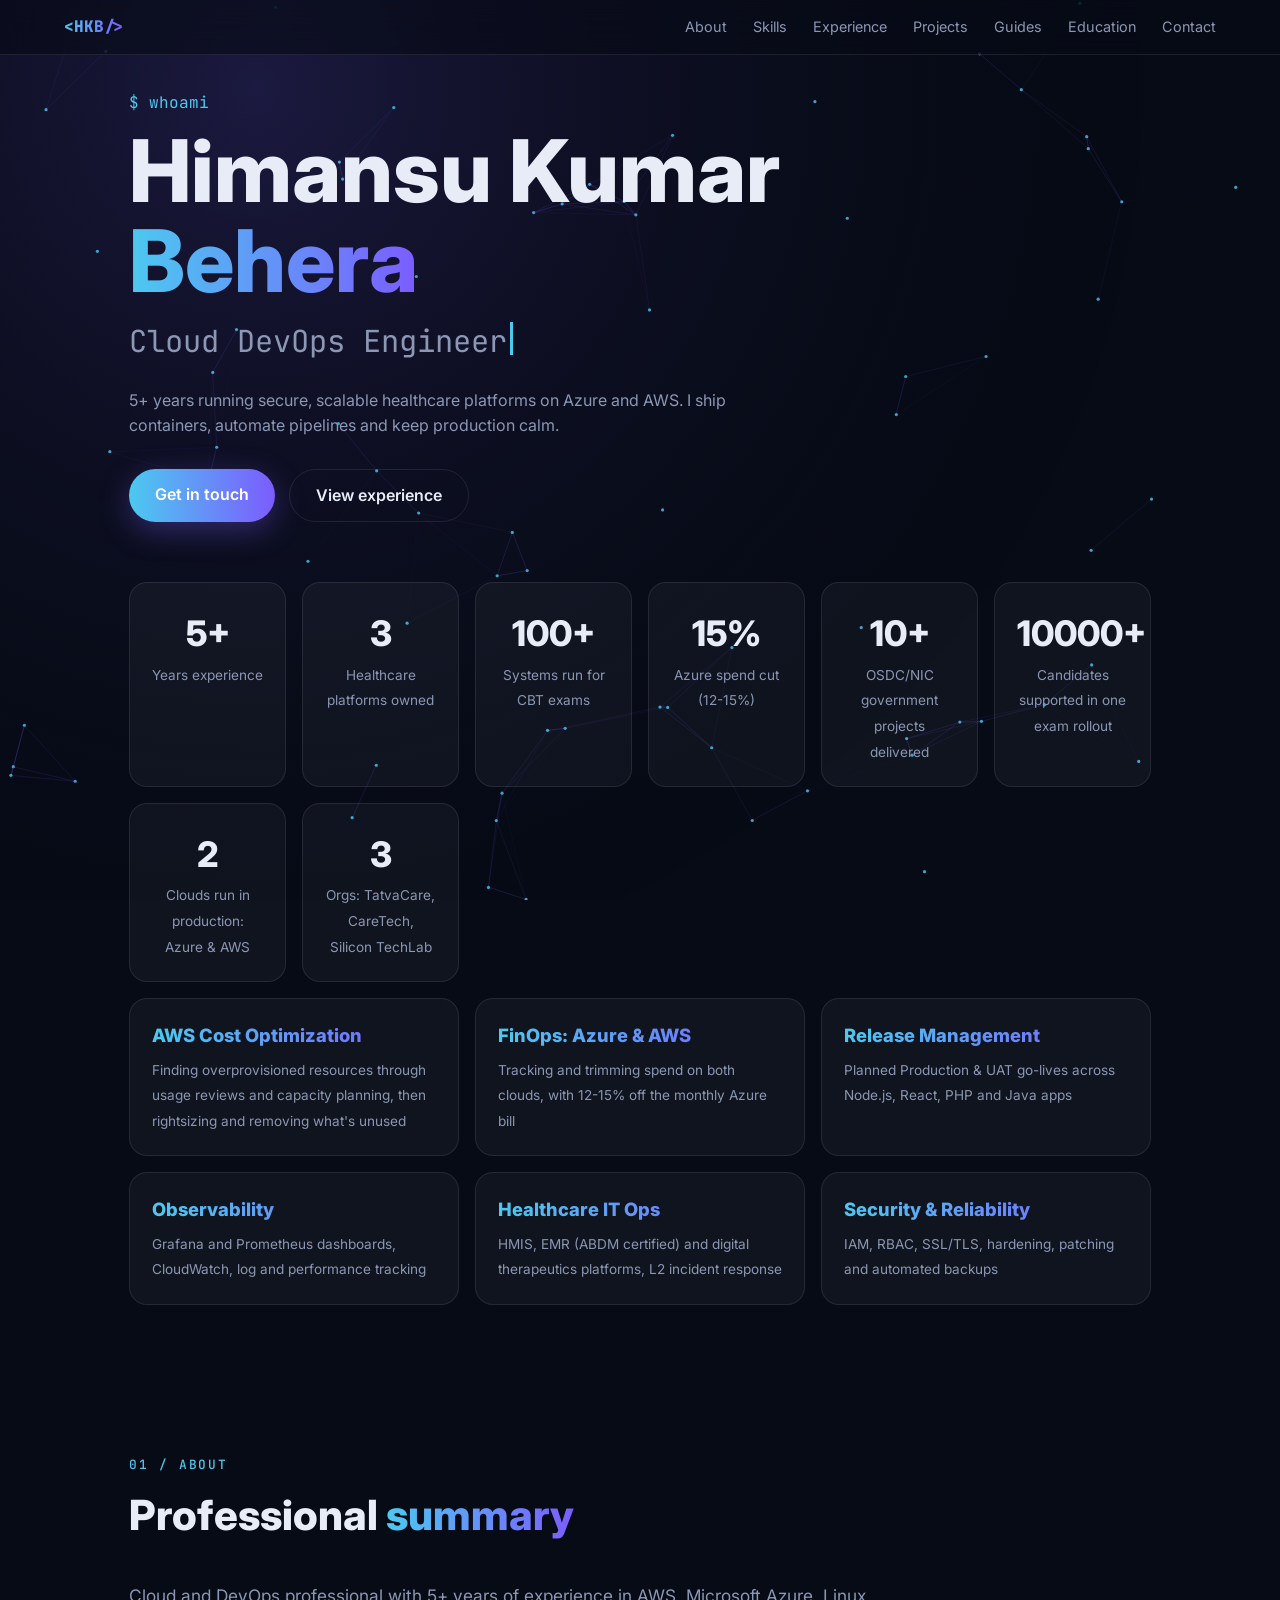
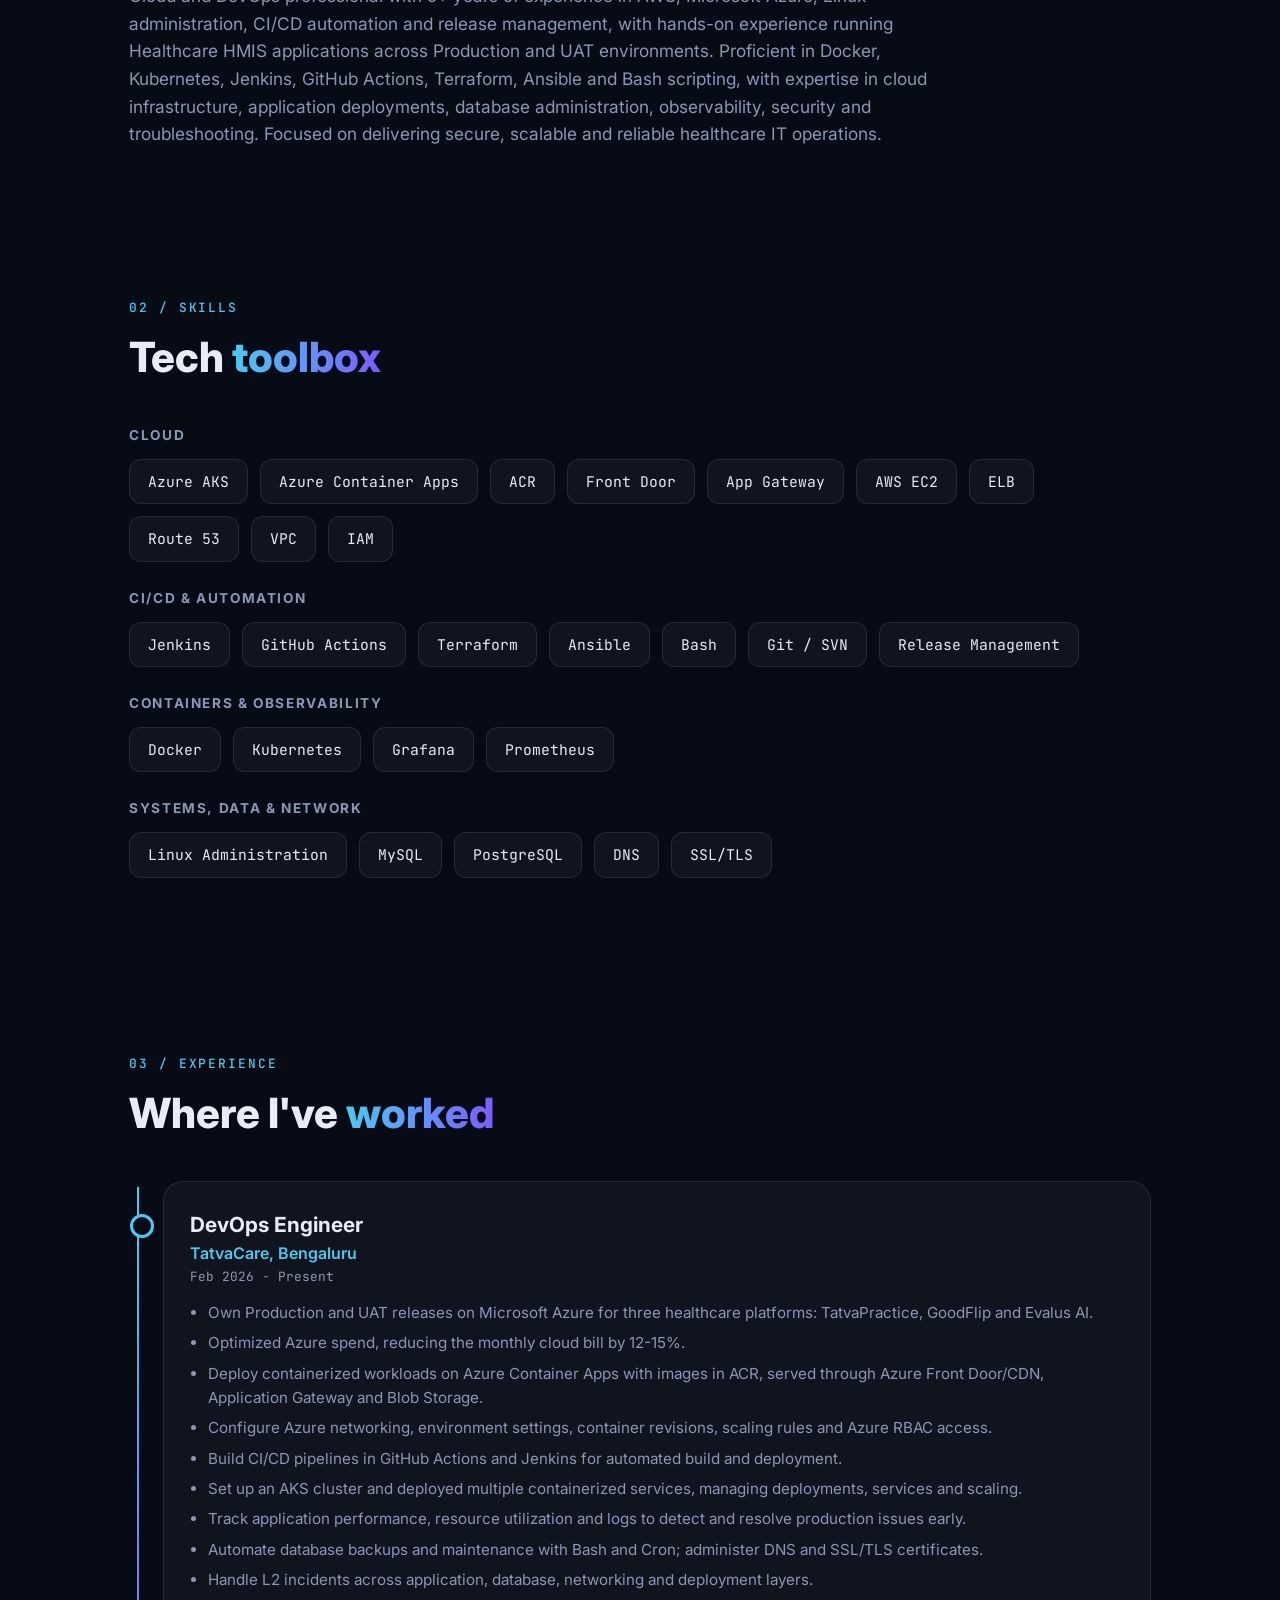
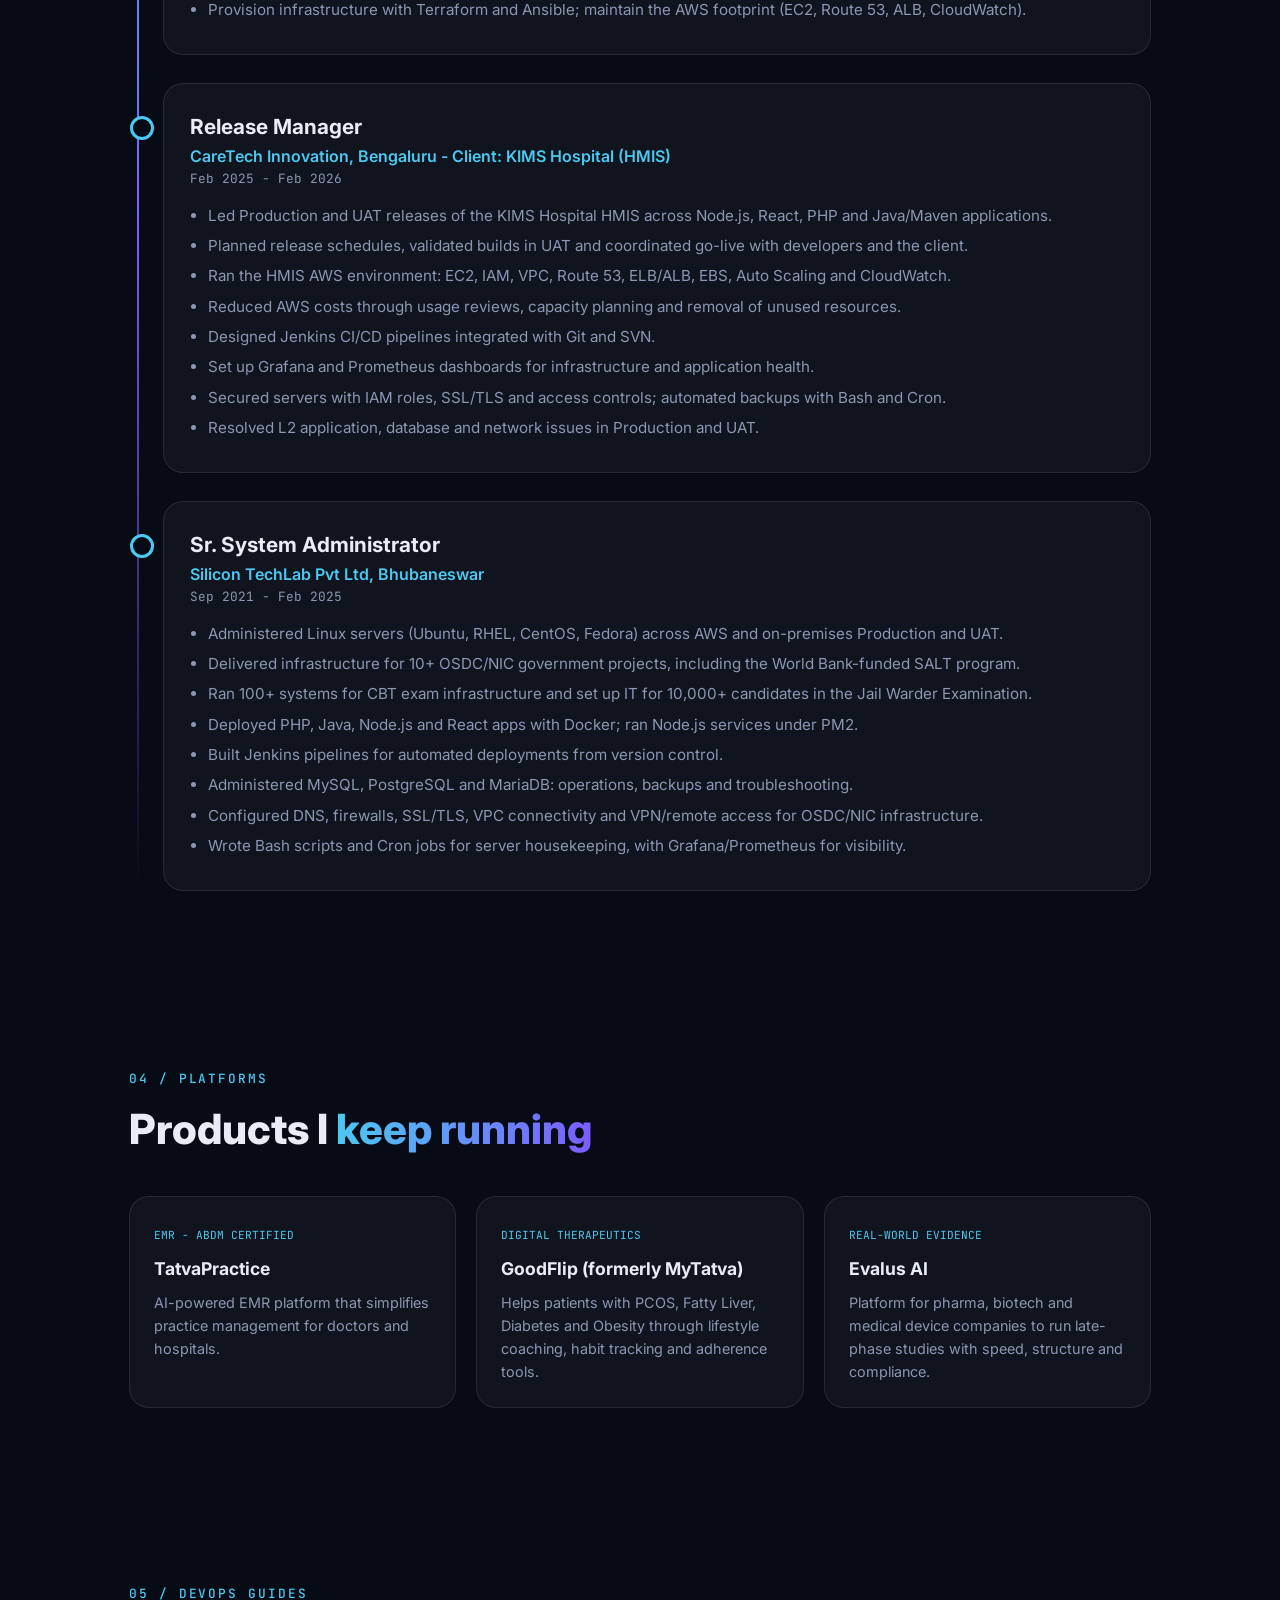
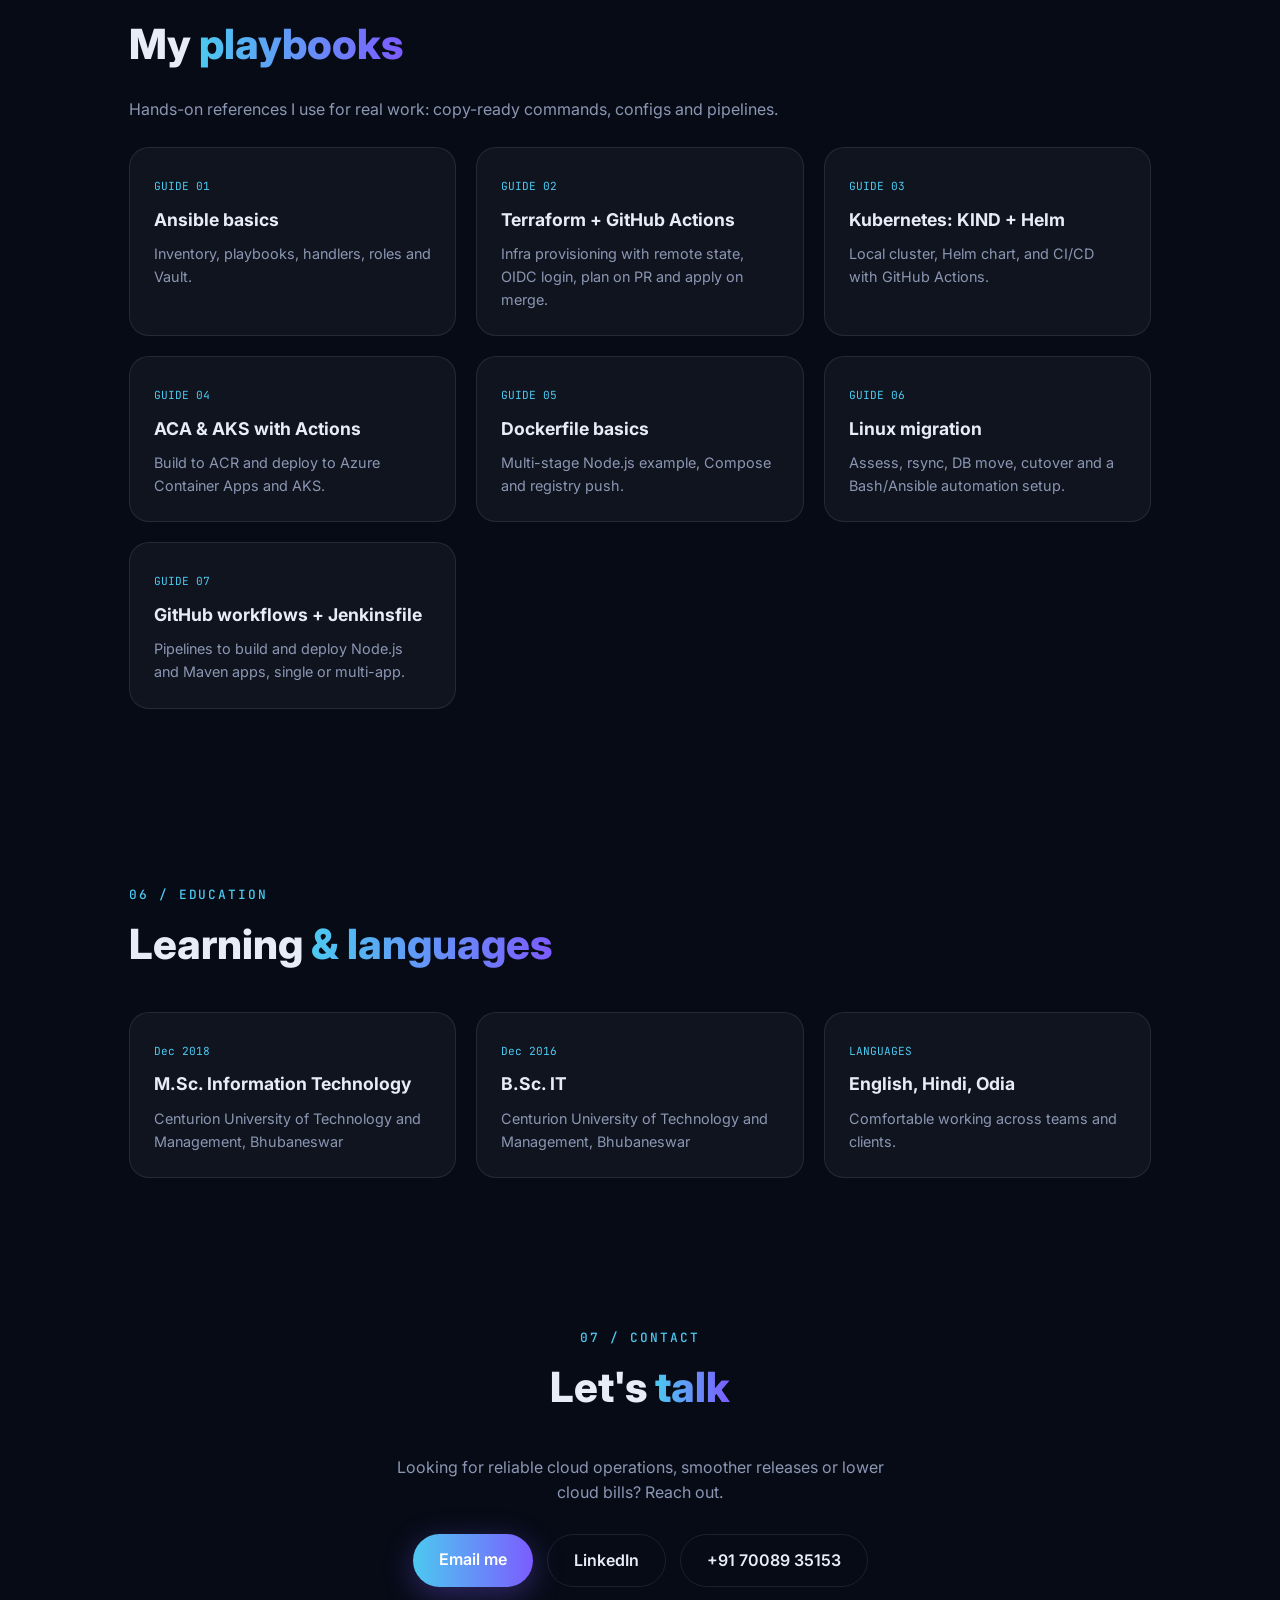
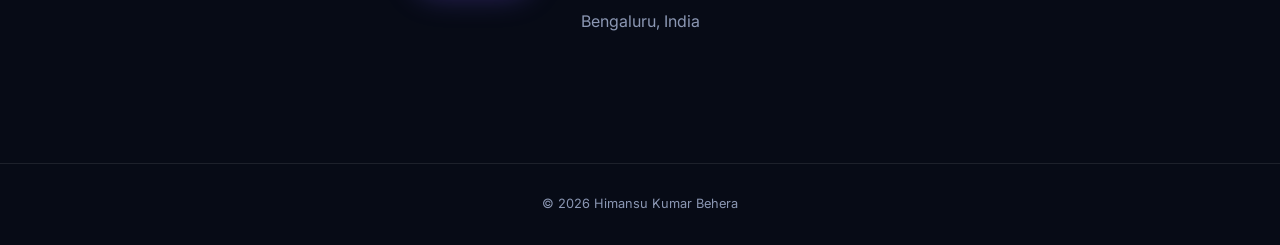
==== index.html @ e80f9015 "Add CI/CD guide: GitHub workflows and Jenkinsfile for Node and Maven" ====
<!doctype html>
<html lang="en">
<head>
<meta charset="utf-8">
<meta name="viewport" content="width=device-width, initial-scale=1">
<title>Himansu Kumar Behera | Cloud DevOps Engineer</title>
<meta name="description" content="Cloud DevOps Engineer with 5+ years in Azure, AWS, Kubernetes, CI/CD and healthcare IT operations.">
<link rel="preconnect" href="https://fonts.googleapis.com">
<link rel="preconnect" href="https://fonts.gstatic.com" crossorigin>
<link href="https://fonts.googleapis.com/css2?family=Inter:wght@400;500;600;700;800&family=JetBrains+Mono:wght@400;500&display=swap" rel="stylesheet">
<style>
:root{--bg:#070b16;--bg2:#0d1426;--card:rgba(255,255,255,.04);--bd:rgba(255,255,255,.09);--tx:#e7ecf7;--mut:#8b97b3;--a:#4cc9f0;--b:#7c5cff;--c:#f72585}
*{box-sizing:border-box;margin:0;padding:0}
html{scroll-behavior:smooth}
body{font-family:Inter,system-ui,sans-serif;background:var(--bg);color:var(--tx);line-height:1.6;overflow-x:hidden}
#bg{position:fixed;inset:0;z-index:-1}
a{color:inherit;text-decoration:none}
.grad{background:linear-gradient(90deg,var(--a),var(--b),var(--c));-webkit-background-clip:text;background-clip:text;color:transparent;background-size:200% auto;animation:shift 6s linear infinite}
@keyframes shift{to{background-position:200% center}}
nav{position:fixed;top:0;left:0;right:0;z-index:50;display:flex;justify-content:space-between;align-items:center;padding:14px 5vw;backdrop-filter:blur(14px);background:rgba(7,11,22,.6);border-bottom:1px solid var(--bd)}
nav .logo{font-weight:800;font-family:'JetBrains Mono',monospace}
nav ul{display:flex;gap:26px;list-style:none;font-size:.9rem;color:var(--mut)}
nav ul a:hover{color:var(--a)}
#prog{position:fixed;top:0;left:0;height:3px;width:0;background:linear-gradient(90deg,var(--a),var(--b),var(--c));z-index:60}
section{padding:110px 5vw 40px;max-width:1150px;margin:auto}
h2{font-size:clamp(1.8rem,4vw,2.6rem);font-weight:800;margin-bottom:34px}
h2 small{display:block;font-family:'JetBrains Mono',monospace;font-size:.8rem;color:var(--a);font-weight:500;letter-spacing:.15em;margin-bottom:6px}
#hero{min-height:100vh;display:flex;flex-direction:column;justify-content:center;padding-top:90px}
.hi{font-family:'JetBrains Mono',monospace;color:var(--a)}
h1{font-size:clamp(2.6rem,8vw,5.4rem);font-weight:800;line-height:1.05;margin:10px 0}
.role{font-size:clamp(1.2rem,3vw,1.9rem);color:var(--mut);min-height:2.4rem;font-family:'JetBrains Mono',monospace}
.cursor{display:inline-block;width:3px;height:1.1em;background:var(--a);vertical-align:-3px;margin-left:3px;animation:blink 1s steps(2) infinite}
@keyframes blink{50%{opacity:0}}
.lead{max-width:640px;margin:22px 0 30px;color:var(--mut)}
.btns{display:flex;gap:14px;flex-wrap:wrap}
.btn{padding:13px 26px;border-radius:999px;font-weight:600;border:1px solid var(--bd);transition:.3s}
.btn.p{background:linear-gradient(90deg,var(--a),var(--b));color:#fff;border:0;box-shadow:0 8px 30px rgba(124,92,255,.35)}
.btn:hover{transform:translateY(-3px);border-color:var(--a)}
.stats{display:grid;grid-template-columns:repeat(auto-fit,minmax(150px,1fr));gap:16px;margin-top:60px}
.stat{background:var(--card);border:1px solid var(--bd);border-radius:18px;padding:22px;text-align:center}
.stat b{display:block;font-size:2.2rem;font-weight:800}
.stat span{color:var(--mut);font-size:.85rem}
.stats.wide{grid-template-columns:repeat(auto-fit,minmax(260px,1fr));margin-top:16px}
.stat.tx{text-align:left;transition:.4s}
.stat.tx:hover{transform:translateY(-6px);border-color:var(--a);box-shadow:0 12px 35px rgba(76,201,240,.15)}
.stat.tx b{font-size:1.15rem;margin-bottom:6px}
.reveal{opacity:0;transform:translateY(40px);transition:1s cubic-bezier(.2,.8,.2,1)}
.reveal.in{opacity:1;transform:none}
.about p{color:var(--mut);font-size:1.08rem;max-width:850px}
.chips{display:flex;flex-wrap:wrap;gap:12px}
.chip{padding:10px 18px;border-radius:12px;background:var(--card);border:1px solid var(--bd);font-size:.92rem;transition:.3s;font-family:'JetBrains Mono',monospace}
.chip:hover{transform:translateY(-4px) scale(1.05);border-color:var(--b);box-shadow:0 10px 25px rgba(124,92,255,.3);color:var(--a)}
.skillgrp{margin-bottom:26px}
.skillgrp h3{font-size:.85rem;letter-spacing:.12em;color:var(--mut);margin-bottom:12px;text-transform:uppercase}
.tl{position:relative;padding-left:34px}
.tl:before{content:"";position:absolute;left:8px;top:6px;bottom:0;width:2px;background:linear-gradient(var(--a),var(--b),transparent)}
.job{position:relative;background:var(--card);border:1px solid var(--bd);border-radius:20px;padding:26px;margin-bottom:28px;transition:.4s}
.job:hover{border-color:var(--b);transform:translateX(6px);box-shadow:0 15px 45px rgba(0,0,0,.4)}
.job:before{content:"";position:absolute;left:-34px;top:32px;width:18px;height:18px;border-radius:50%;background:var(--bg);border:3px solid var(--a);box-shadow:0 0 0 0 rgba(76,201,240,.6);animation:pulse 2.2s infinite}
@keyframes pulse{70%{box-shadow:0 0 0 14px rgba(76,201,240,0)}100%{box-shadow:0 0 0 0 rgba(76,201,240,0)}}
.job h3{font-size:1.3rem}
.job .co{color:var(--a);font-weight:600}
.job .dt{font-family:'JetBrains Mono',monospace;font-size:.8rem;color:var(--mut)}
.job ul{margin:14px 0 0 18px;color:var(--mut);font-size:.95rem}
.job li{margin-bottom:6px}
.proj{display:grid;grid-template-columns:repeat(auto-fit,minmax(260px,1fr));gap:20px;margin-bottom:26px}
.pc{background:var(--card);border:1px solid var(--bd);border-radius:20px;padding:24px;transition:.4s;position:relative;overflow:hidden}
.pc:hover{transform:translateY(-8px);border-color:var(--c)}
.pc h4{font-size:1.1rem;margin-bottom:8px}
.pc p{color:var(--mut);font-size:.9rem}
.tag{display:inline-block;font-size:.7rem;font-family:'JetBrains Mono',monospace;color:var(--a);margin-bottom:10px}
.edu{display:grid;grid-template-columns:repeat(auto-fit,minmax(280px,1fr));gap:20px}
.contact{text-align:center;padding-bottom:100px}
.contact p{color:var(--mut);max-width:520px;margin:0 auto 28px}
footer{text-align:center;padding:30px;color:var(--mut);font-size:.8rem;border-top:1px solid var(--bd)}
.tilt{transform-style:preserve-3d;transition:transform .15s}
@media(max-width:700px){nav ul{display:none}}
@media(prefers-reduced-motion:reduce){*{animation:none!important;transition:none!important}.reveal{opacity:1;transform:none}}
</style>
</head>
<body>
<div id="prog"></div>
<canvas id="bg"></canvas>
<nav><a class="logo grad" href="#hero">&lt;HKB/&gt;</a>
<ul><li><a href="#about">About</a></li><li><a href="#skills">Skills</a></li><li><a href="#experience">Experience</a></li><li><a href="#projects">Projects</a></li><li><a href="#guides">Guides</a></li><li><a href="#education">Education</a></li><li><a href="#contact">Contact</a></li></ul></nav>

<section id="hero">
<div class="hi">$ whoami</div>
<h1>Himansu Kumar<br><span class="grad">Behera</span></h1>
<div class="role"><span id="type"></span><span class="cursor"></span></div>
<p class="lead">5+ years running secure, scalable healthcare platforms on Azure and AWS. I ship containers, automate pipelines and keep production calm.</p>
<div class="btns"><a class="btn p" href="#contact">Get in touch</a><a class="btn" href="#experience">View experience</a></div>
<div class="stats">
<div class="stat"><b data-n="5" data-s="+">0</b><span>Years experience</span></div>
<div class="stat"><b data-n="3" data-s="">0</b><span>Healthcare platforms owned</span></div>
<div class="stat"><b data-n="100" data-s="+">0</b><span>Systems run for CBT exams</span></div>
<div class="stat"><b data-n="15" data-s="%">0</b><span>Azure spend cut (12-15%)</span></div>
<div class="stat"><b data-n="10" data-s="+">0</b><span>OSDC/NIC government projects delivered</span></div>
<div class="stat"><b data-n="10000" data-s="+">0</b><span>Candidates supported in one exam rollout</span></div>
<div class="stat"><b data-n="2" data-s="">0</b><span>Clouds run in production: Azure &amp; AWS</span></div>
<div class="stat"><b data-n="3" data-s="">0</b><span>Orgs: TatvaCare, CareTech, Silicon TechLab</span></div>
</div>
<div class="stats wide">
<div class="stat tx"><b class="grad">AWS Cost Optimization</b><span>Finding overprovisioned resources through usage reviews and capacity planning, then rightsizing and removing what's unused</span></div>
<div class="stat tx"><b class="grad">FinOps: Azure &amp; AWS</b><span>Tracking and trimming spend on both clouds, with 12-15% off the monthly Azure bill</span></div>
<div class="stat tx"><b class="grad">Release Management</b><span>Planned Production &amp; UAT go-lives across Node.js, React, PHP and Java apps</span></div>
<div class="stat tx"><b class="grad">Observability</b><span>Grafana and Prometheus dashboards, CloudWatch, log and performance tracking</span></div>
<div class="stat tx"><b class="grad">Healthcare IT Ops</b><span>HMIS, EMR (ABDM certified) and digital therapeutics platforms, L2 incident response</span></div>
<div class="stat tx"><b class="grad">Security &amp; Reliability</b><span>IAM, RBAC, SSL/TLS, hardening, patching and automated backups</span></div>
</div>
</section>

<section id="about" class="about reveal">
<h2><small>01 / ABOUT</small>Professional <span class="grad">summary</span></h2>
<p>Cloud and DevOps professional with 5+ years of experience in AWS, Microsoft Azure, Linux administration, CI/CD automation and release management, with hands-on experience running Healthcare HMIS applications across Production and UAT environments. Proficient in Docker, Kubernetes, Jenkins, GitHub Actions, Terraform, Ansible and Bash scripting, with expertise in cloud infrastructure, application deployments, database administration, observability, security and troubleshooting. Focused on delivering secure, scalable and reliable healthcare IT operations.</p>
</section>

<section id="skills" class="reveal">
<h2><small>02 / SKILLS</small>Tech <span class="grad">toolbox</span></h2>
<div class="skillgrp"><h3>Cloud</h3><div class="chips"><span class="chip">Azure AKS</span><span class="chip">Azure Container Apps</span><span class="chip">ACR</span><span class="chip">Front Door</span><span class="chip">App Gateway</span><span class="chip">AWS EC2</span><span class="chip">ELB</span><span class="chip">Route 53</span><span class="chip">VPC</span><span class="chip">IAM</span></div></div>
<div class="skillgrp"><h3>CI/CD &amp; Automation</h3><div class="chips"><span class="chip">Jenkins</span><span class="chip">GitHub Actions</span><span class="chip">Terraform</span><span class="chip">Ansible</span><span class="chip">Bash</span><span class="chip">Git / SVN</span><span class="chip">Release Management</span></div></div>
<div class="skillgrp"><h3>Containers &amp; Observability</h3><div class="chips"><span class="chip">Docker</span><span class="chip">Kubernetes</span><span class="chip">Grafana</span><span class="chip">Prometheus</span></div></div>
<div class="skillgrp"><h3>Systems, Data &amp; Network</h3><div class="chips"><span class="chip">Linux Administration</span><span class="chip">MySQL</span><span class="chip">PostgreSQL</span><span class="chip">DNS</span><span class="chip">SSL/TLS</span></div></div>
</section>

<section id="experience">
<h2 class="reveal"><small>03 / EXPERIENCE</small>Where I've <span class="grad">worked</span></h2>
<div class="tl">
<div class="job reveal"><h3>DevOps Engineer</h3><div class="co">TatvaCare, Bengaluru</div><div class="dt">Feb 2026 - Present</div>
<ul>
<li>Own Production and UAT releases on Microsoft Azure for three healthcare platforms: TatvaPractice, GoodFlip and Evalus AI.</li>
<li>Optimized Azure spend, reducing the monthly cloud bill by 12-15%.</li>
<li>Deploy containerized workloads on Azure Container Apps with images in ACR, served through Azure Front Door/CDN, Application Gateway and Blob Storage.</li>
<li>Configure Azure networking, environment settings, container revisions, scaling rules and Azure RBAC access.</li>
<li>Build CI/CD pipelines in GitHub Actions and Jenkins for automated build and deployment.</li>
<li>Set up an AKS cluster and deployed multiple containerized services, managing deployments, services and scaling.</li>
<li>Track application performance, resource utilization and logs to detect and resolve production issues early.</li>
<li>Automate database backups and maintenance with Bash and Cron; administer DNS and SSL/TLS certificates.</li>
<li>Handle L2 incidents across application, database, networking and deployment layers.</li>
<li>Provision infrastructure with Terraform and Ansible; maintain the AWS footprint (EC2, Route 53, ALB, CloudWatch).</li>
</ul></div>
<div class="job reveal"><h3>Release Manager</h3><div class="co">CareTech Innovation, Bengaluru - Client: KIMS Hospital (HMIS)</div><div class="dt">Feb 2025 - Feb 2026</div>
<ul>
<li>Led Production and UAT releases of the KIMS Hospital HMIS across Node.js, React, PHP and Java/Maven applications.</li>
<li>Planned release schedules, validated builds in UAT and coordinated go-live with developers and the client.</li>
<li>Ran the HMIS AWS environment: EC2, IAM, VPC, Route 53, ELB/ALB, EBS, Auto Scaling and CloudWatch.</li>
<li>Reduced AWS costs through usage reviews, capacity planning and removal of unused resources.</li>
<li>Designed Jenkins CI/CD pipelines integrated with Git and SVN.</li>
<li>Set up Grafana and Prometheus dashboards for infrastructure and application health.</li>
<li>Secured servers with IAM roles, SSL/TLS and access controls; automated backups with Bash and Cron.</li>
<li>Resolved L2 application, database and network issues in Production and UAT.</li>
</ul></div>
<div class="job reveal"><h3>Sr. System Administrator</h3><div class="co">Silicon TechLab Pvt Ltd, Bhubaneswar</div><div class="dt">Sep 2021 - Feb 2025</div>
<ul>
<li>Administered Linux servers (Ubuntu, RHEL, CentOS, Fedora) across AWS and on-premises Production and UAT.</li>
<li>Delivered infrastructure for 10+ OSDC/NIC government projects, including the World Bank-funded SALT program.</li>
<li>Ran 100+ systems for CBT exam infrastructure and set up IT for 10,000+ candidates in the Jail Warder Examination.</li>
<li>Deployed PHP, Java, Node.js and React apps with Docker; ran Node.js services under PM2.</li>
<li>Built Jenkins pipelines for automated deployments from version control.</li>
<li>Administered MySQL, PostgreSQL and MariaDB: operations, backups and troubleshooting.</li>
<li>Configured DNS, firewalls, SSL/TLS, VPC connectivity and VPN/remote access for OSDC/NIC infrastructure.</li>
<li>Wrote Bash scripts and Cron jobs for server housekeeping, with Grafana/Prometheus for visibility.</li>
</ul></div>
</div>
</section>

<section id="projects" class="reveal">
<h2><small>04 / PLATFORMS</small>Products I <span class="grad">keep running</span></h2>
<div class="proj">
<div class="pc tilt"><span class="tag">EMR - ABDM CERTIFIED</span><h4>TatvaPractice</h4><p>AI-powered EMR platform that simplifies practice management for doctors and hospitals.</p></div>
<div class="pc tilt"><span class="tag">DIGITAL THERAPEUTICS</span><h4>GoodFlip (formerly MyTatva)</h4><p>Helps patients with PCOS, Fatty Liver, Diabetes and Obesity through lifestyle coaching, habit tracking and adherence tools.</p></div>
<div class="pc tilt"><span class="tag">REAL-WORLD EVIDENCE</span><h4>Evalus AI</h4><p>Platform for pharma, biotech and medical device companies to run late-phase studies with speed, structure and compliance.</p></div>
</div>
</section>

<section id="guides" class="reveal">
<h2><small>05 / DEVOPS GUIDES</small>My <span class="grad">playbooks</span></h2>
<p style="color:var(--mut);margin:-14px 0 24px;max-width:700px">Hands-on references I use for real work: copy-ready commands, configs and pipelines.</p>
<div class="proj">
<a class="pc tilt" href="guides/ansible.html"><span class="tag">GUIDE 01</span><h4>Ansible basics</h4><p>Inventory, playbooks, handlers, roles and Vault.</p></a>
<a class="pc tilt" href="guides/terraform.html"><span class="tag">GUIDE 02</span><h4>Terraform + GitHub Actions</h4><p>Infra provisioning with remote state, OIDC login, plan on PR and apply on merge.</p></a>
<a class="pc tilt" href="guides/kubernetes.html"><span class="tag">GUIDE 03</span><h4>Kubernetes: KIND + Helm</h4><p>Local cluster, Helm chart, and CI/CD with GitHub Actions.</p></a>
<a class="pc tilt" href="guides/aca-aks.html"><span class="tag">GUIDE 04</span><h4>ACA &amp; AKS with Actions</h4><p>Build to ACR and deploy to Azure Container Apps and AKS.</p></a>
<a class="pc tilt" href="guides/docker.html"><span class="tag">GUIDE 05</span><h4>Dockerfile basics</h4><p>Multi-stage Node.js example, Compose and registry push.</p></a>
<a class="pc tilt" href="guides/linux-migration.html"><span class="tag">GUIDE 06</span><h4>Linux migration</h4><p>Assess, rsync, DB move, cutover and a Bash/Ansible automation setup.</p></a>
<a class="pc tilt" href="guides/cicd.html"><span class="tag">GUIDE 07</span><h4>GitHub workflows + Jenkinsfile</h4><p>Pipelines to build and deploy Node.js and Maven apps, single or multi-app.</p></a>
</div>
</section>

<section id="education" class="reveal">
<h2><small>06 / EDUCATION</small>Learning <span class="grad">&amp; languages</span></h2>
<div class="edu">
<div class="pc tilt"><span class="tag">Dec 2018</span><h4>M.Sc. Information Technology</h4><p>Centurion University of Technology and Management, Bhubaneswar</p></div>
<div class="pc tilt"><span class="tag">Dec 2016</span><h4>B.Sc. IT</h4><p>Centurion University of Technology and Management, Bhubaneswar</p></div>
<div class="pc tilt"><span class="tag">LANGUAGES</span><h4>English, Hindi, Odia</h4><p>Comfortable working across teams and clients.</p></div>
</div>
</section>

<section id="contact" class="contact reveal">
<h2><small>07 / CONTACT</small>Let's <span class="grad">talk</span></h2>
<p>Looking for reliable cloud operations, smoother releases or lower cloud bills? Reach out.</p>
<div class="btns" style="justify-content:center">
<a class="btn p" href="mailto:himansukumarbehera95@gmail.com">Email me</a>
<a class="btn" href="https://linkedin.com/in/himansu-kumar-behera" target="_blank" rel="noopener">LinkedIn</a>
<a class="btn" href="tel:+917008935153">+91 70089 35153</a>
</div>
<p style="margin-top:22px">Bengaluru, India</p>
</section>
<footer>&copy; 2026 Himansu Kumar Behera</footer>

<script>
// typing effect
const roles=["Cloud DevOps Engineer","Azure & AWS Specialist","Kubernetes & Docker","CI/CD Automation","Release Manager"];
let ri=0,ci=0,del=false;const t=document.getElementById('type');
(function tick(){const w=roles[ri];t.textContent=w.slice(0,ci);
 if(!del&&ci<w.length){ci++;setTimeout(tick,70)}
 else if(!del){del=true;setTimeout(tick,1400)}
 else if(ci>0){ci--;setTimeout(tick,35)}
 else{del=false;ri=(ri+1)%roles.length;setTimeout(tick,300)}})();
// scroll progress
const prog=document.getElementById('prog');
addEventListener('scroll',()=>{const h=document.documentElement;prog.style.width=(h.scrollTop/(h.scrollHeight-h.clientHeight)*100)+'%'});
// reveal + counters
const io=new IntersectionObserver(es=>es.forEach(e=>{if(e.isIntersecting){e.target.classList.add('in');io.unobserve(e.target)}}),{threshold:.12});
document.querySelectorAll('.reveal').forEach(el=>io.observe(el));
document.querySelectorAll('[data-n]').forEach(el=>{const n=+el.dataset.n,s=el.dataset.s||'';let v=0;const step=Math.max(1,n/60);
 const id=setInterval(()=>{v+=step;if(v>=n){v=n;clearInterval(id)}el.textContent=Math.round(v)+s},30)});
// card tilt
document.querySelectorAll('.tilt').forEach(c=>{
 c.addEventListener('mousemove',e=>{const r=c.getBoundingClientRect(),x=(e.clientX-r.left)/r.width-.5,y=(e.clientY-r.top)/r.height-.5;
  c.style.transform=`perspective(700px) rotateY(${x*12}deg) rotateX(${-y*12}deg) translateY(-6px)`});
 c.addEventListener('mouseleave',()=>c.style.transform='')});
// particle network background
const cv=document.getElementById('bg'),cx=cv.getContext('2d');let W,H,P=[],m={x:-999,y:-999};
function rs(){W=cv.width=innerWidth;H=cv.height=innerHeight;P=Array.from({length:Math.min(90,Math.floor(W*H/16000))},()=>({x:Math.random()*W,y:Math.random()*H,vx:(Math.random()-.5)*.5,vy:(Math.random()-.5)*.5}))}
rs();addEventListener('resize',rs);addEventListener('mousemove',e=>{m.x=e.clientX;m.y=e.clientY});
(function draw(){cx.clearRect(0,0,W,H);
 const g=cx.createRadialGradient(W*.2,H*.1,0,W*.2,H*.1,W*.7);g.addColorStop(0,'rgba(124,92,255,.18)');g.addColorStop(1,'transparent');cx.fillStyle=g;cx.fillRect(0,0,W,H);
 P.forEach((p,i)=>{p.x+=p.vx;p.y+=p.vy;if(p.x<0||p.x>W)p.vx*=-1;if(p.y<0||p.y>H)p.vy*=-1;
  cx.beginPath();cx.arc(p.x,p.y,1.6,0,6.3);cx.fillStyle='rgba(76,201,240,.8)';cx.fill();
  for(let j=i+1;j<P.length;j++){const q=P[j],d=Math.hypot(p.x-q.x,p.y-q.y);if(d<130){cx.strokeStyle=`rgba(124,92,255,${.25*(1-d/130)})`;cx.beginPath();cx.moveTo(p.x,p.y);cx.lineTo(q.x,q.y);cx.stroke()}}
  const dm=Math.hypot(p.x-m.x,p.y-m.y);if(dm<160){cx.strokeStyle=`rgba(247,37,133,${.5*(1-dm/160)})`;cx.beginPath();cx.moveTo(p.x,p.y);cx.lineTo(m.x,m.y);cx.stroke()}});
 requestAnimationFrame(draw)})();
</script>
</body>
</html>
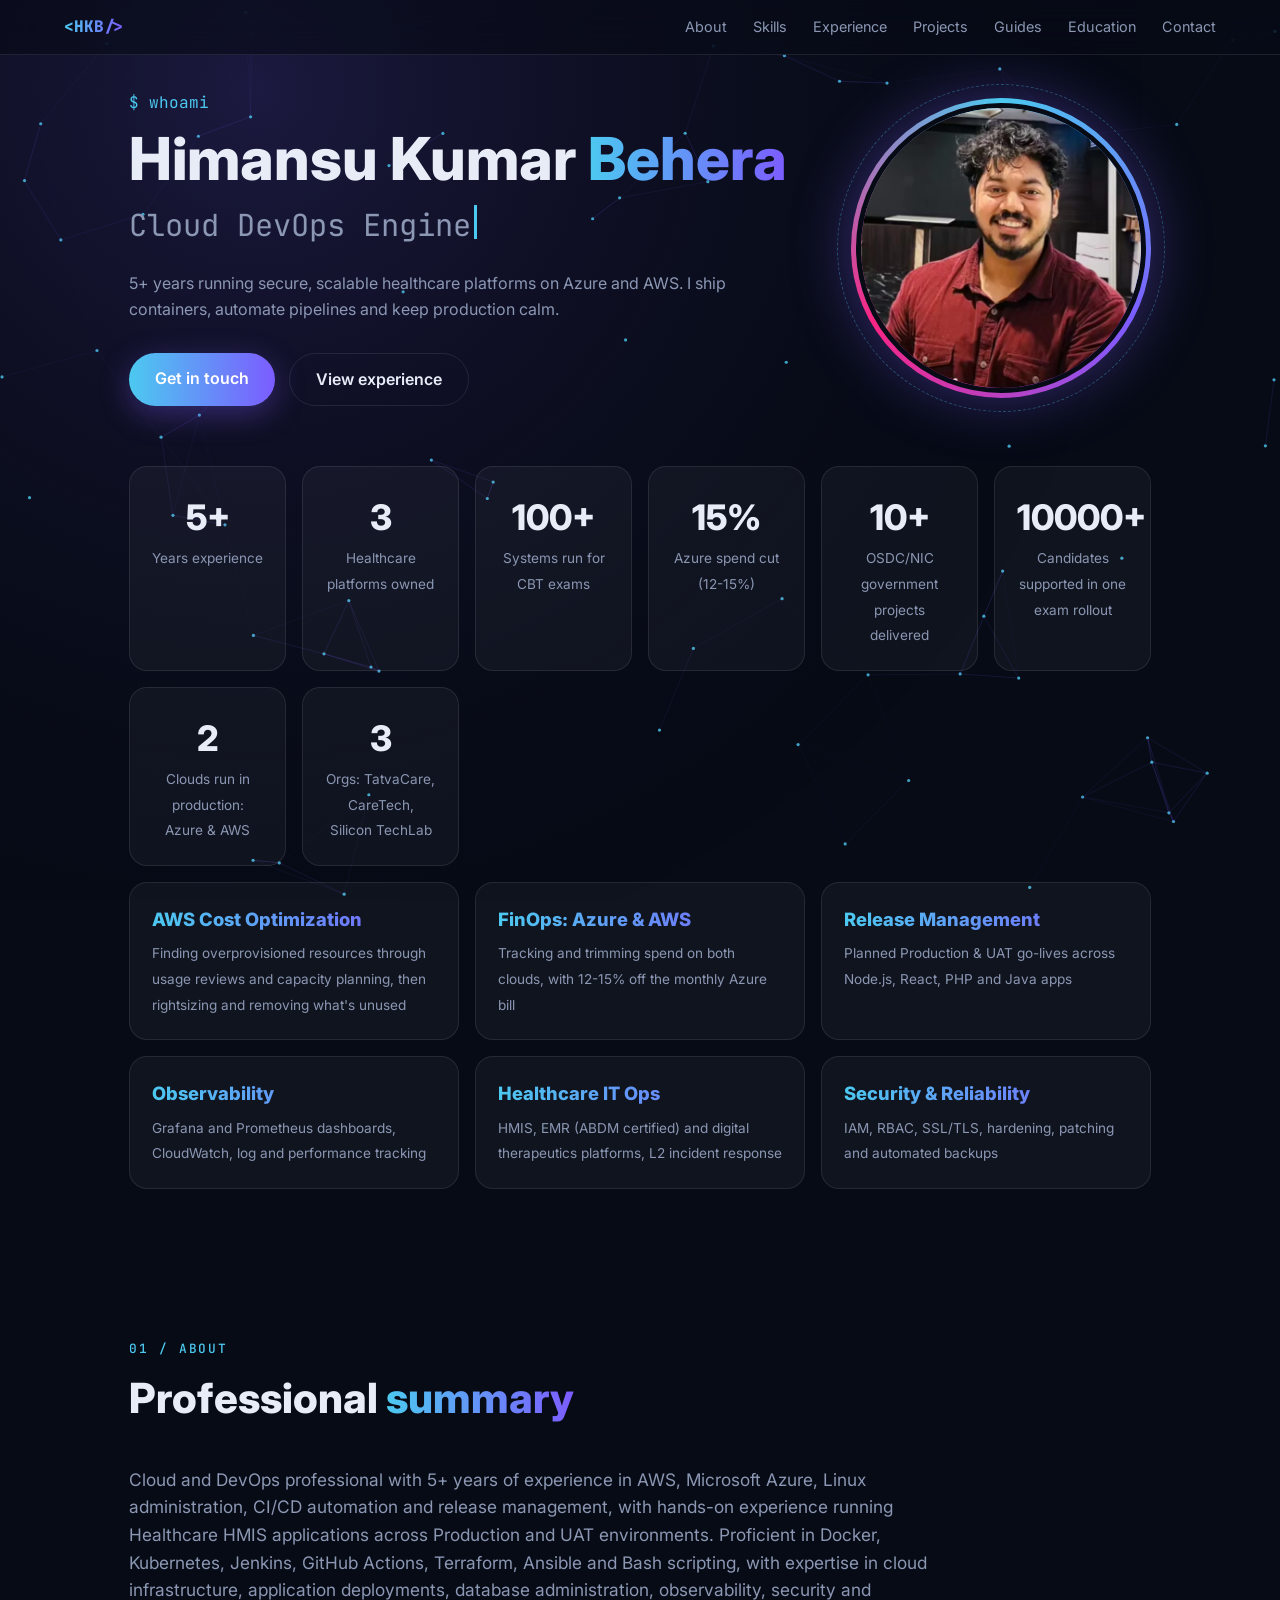
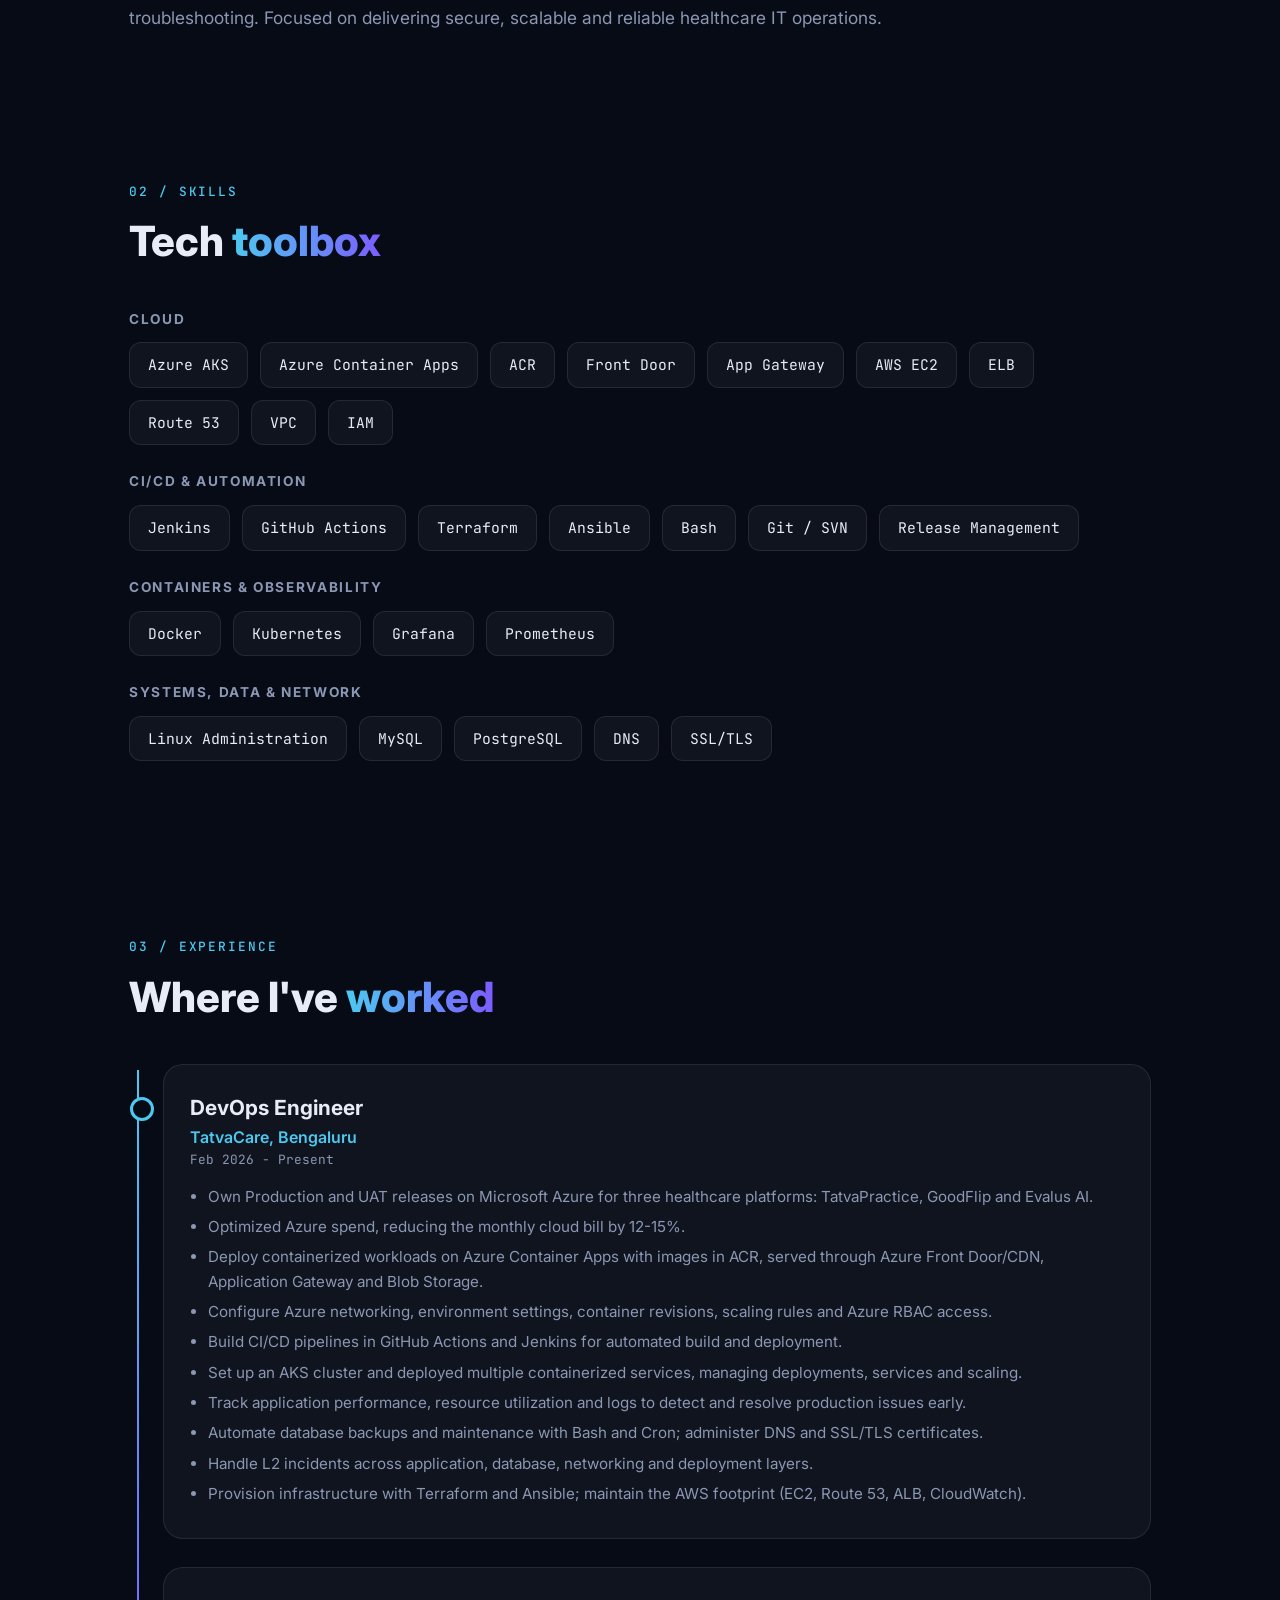
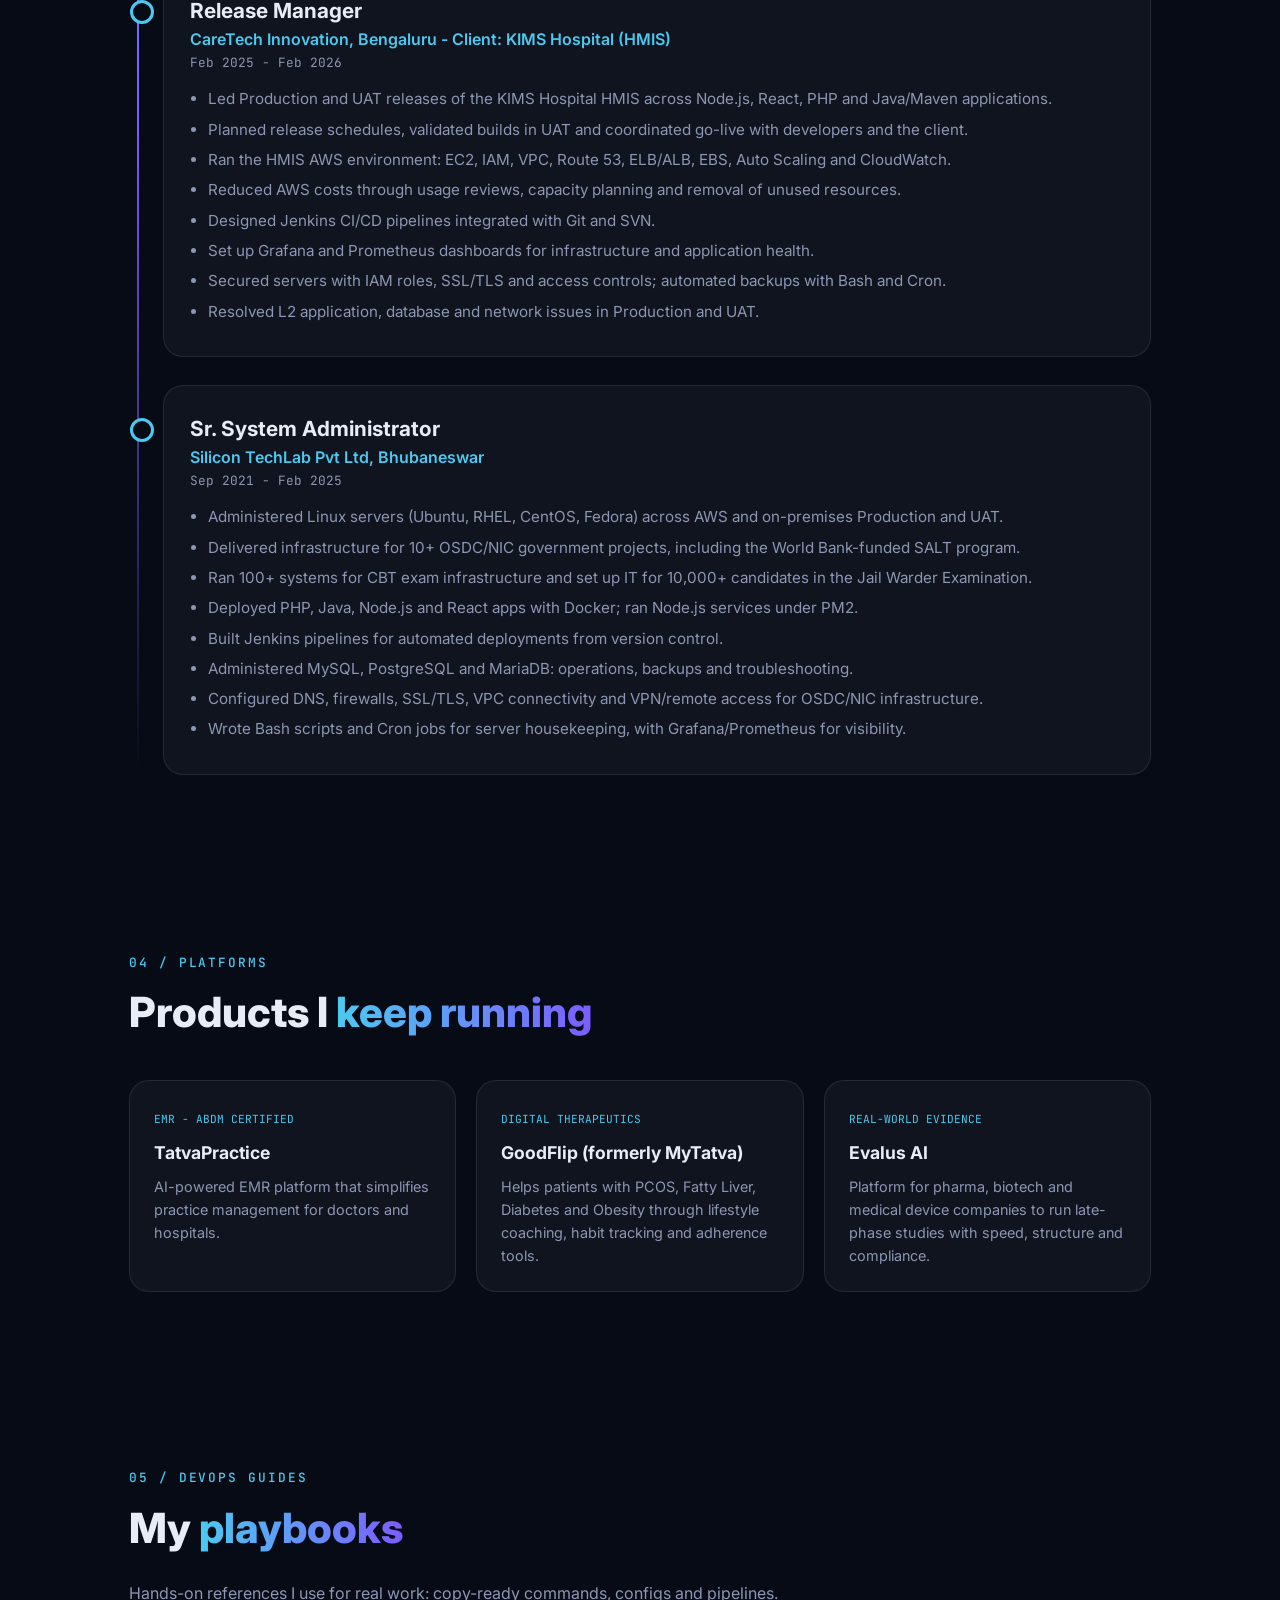
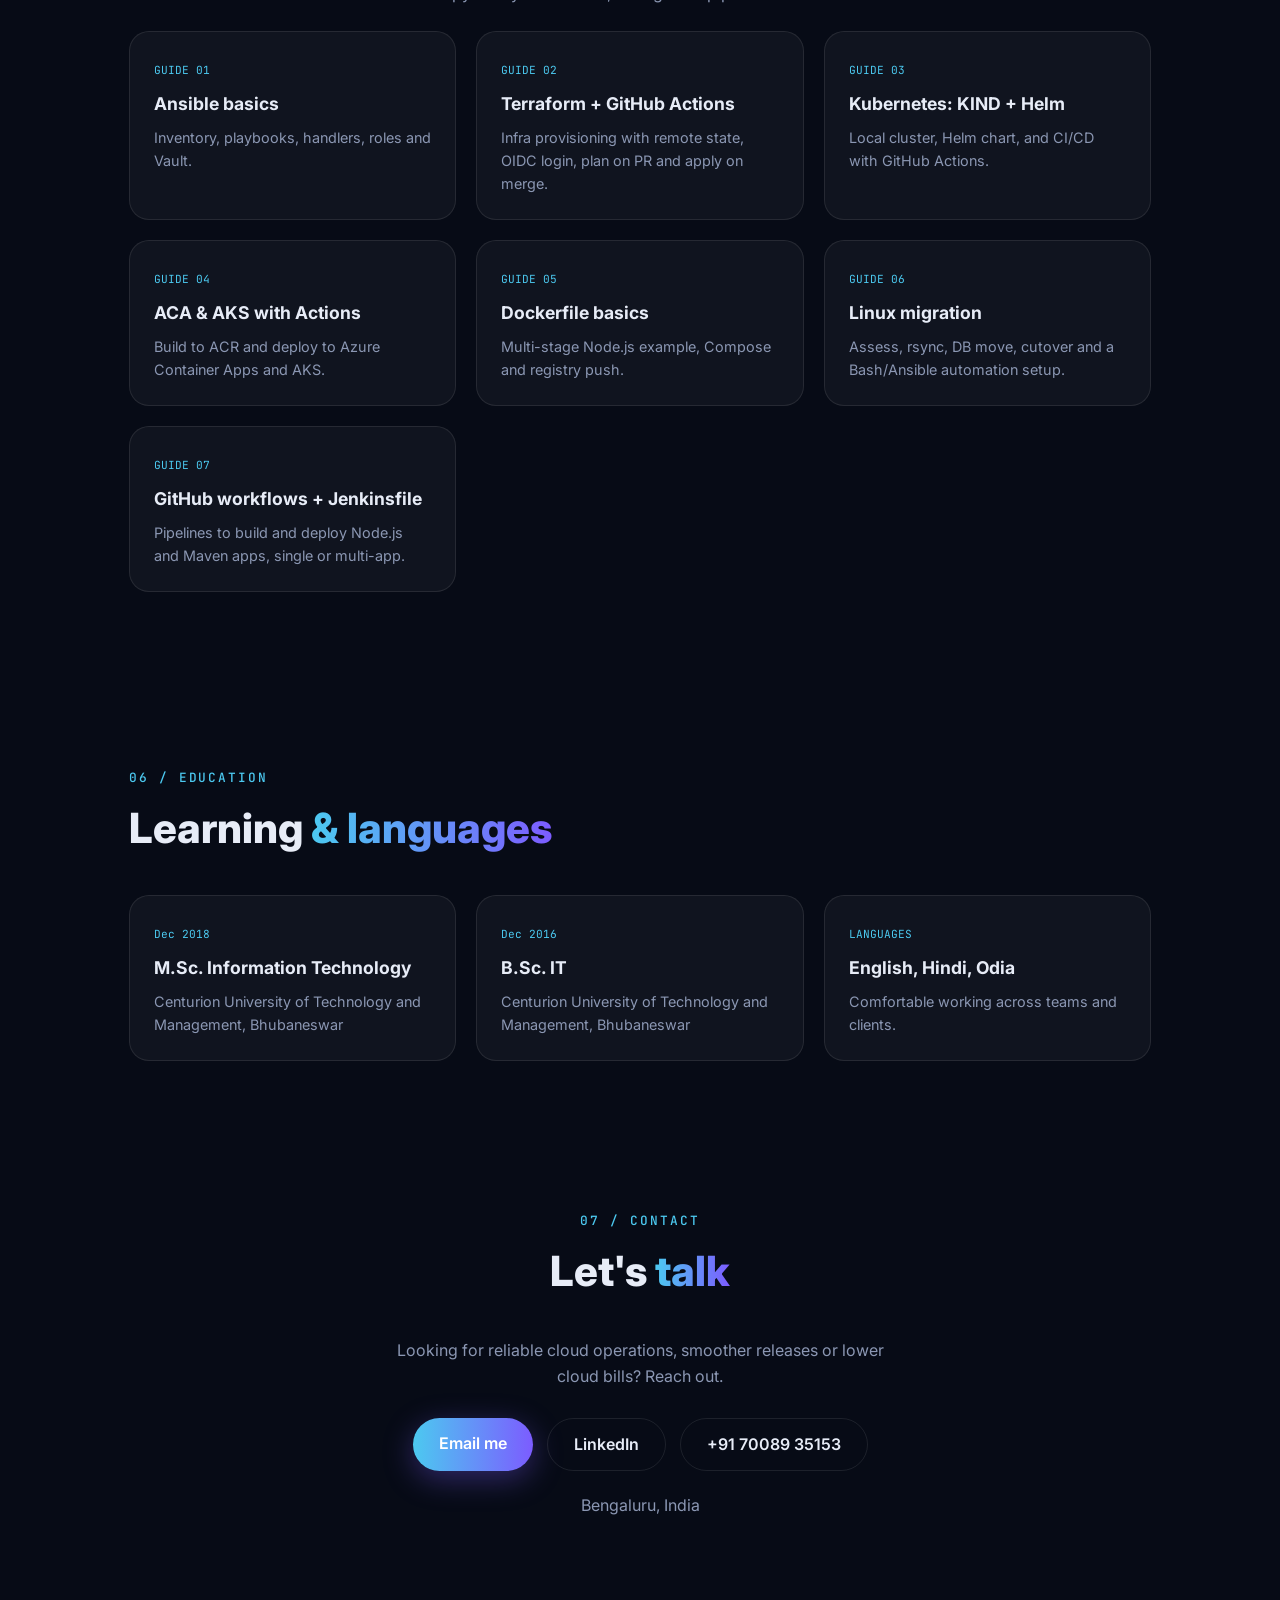
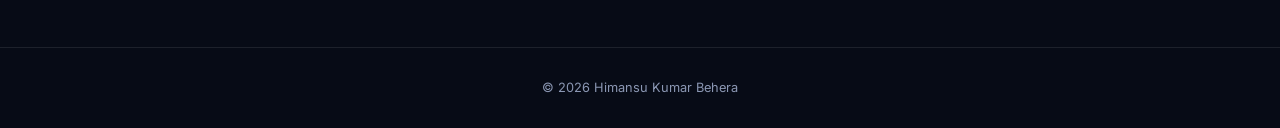
==== commit 949e878f: "Add profile photo and one-line name in hero" ====
--- a/index.html
+++ b/index.html
@@ -27,7 +27,14 @@
 h2 small{display:block;font-family:'JetBrains Mono',monospace;font-size:.8rem;color:var(--a);font-weight:500;letter-spacing:.15em;margin-bottom:6px}
 #hero{min-height:100vh;display:flex;flex-direction:column;justify-content:center;padding-top:90px}
 .hi{font-family:'JetBrains Mono',monospace;color:var(--a)}
-h1{font-size:clamp(2.6rem,8vw,5.4rem);font-weight:800;line-height:1.05;margin:10px 0}
+h1{font-size:clamp(1.5rem,5.4vw,3.7rem);font-weight:800;line-height:1.1;margin:10px 0;white-space:nowrap}
+.hero-top{display:flex;align-items:center;justify-content:space-between;gap:40px}
+.hero-txt{flex:1;min-width:0}
+.avatar{position:relative;flex:0 0 clamp(200px,25vw,300px);aspect-ratio:1;border-radius:50%;padding:5px;background:conic-gradient(from 0deg,var(--a),var(--b),var(--c),var(--a));animation:spin 8s linear infinite;box-shadow:0 0 60px rgba(124,92,255,.4)}
+.avatar:before{content:"";position:absolute;inset:-14px;border-radius:50%;border:1px dashed rgba(76,201,240,.35);animation:spin 20s linear infinite reverse}
+.avatar img{display:block;width:100%;height:100%;border-radius:50%;object-fit:cover;object-position:50% 30%;border:5px solid var(--bg);animation:spin 8s linear infinite reverse}
+@keyframes spin{to{transform:rotate(360deg)}}
+@media(max-width:800px){.hero-top{flex-direction:column-reverse;align-items:flex-start;gap:28px}.avatar{flex-basis:auto;width:190px}}
 .role{font-size:clamp(1.2rem,3vw,1.9rem);color:var(--mut);min-height:2.4rem;font-family:'JetBrains Mono',monospace}
 .cursor{display:inline-block;width:3px;height:1.1em;background:var(--a);vertical-align:-3px;margin-left:3px;animation:blink 1s steps(2) infinite}
 @keyframes blink{50%{opacity:0}}
@@ -85,11 +92,16 @@
 <ul><li><a href="#about">About</a></li><li><a href="#skills">Skills</a></li><li><a href="#experience">Experience</a></li><li><a href="#projects">Projects</a></li><li><a href="#guides">Guides</a></li><li><a href="#education">Education</a></li><li><a href="#contact">Contact</a></li></ul></nav>
 
 <section id="hero">
+<div class="hero-top">
+<div class="hero-txt">
 <div class="hi">$ whoami</div>
-<h1>Himansu Kumar<br><span class="grad">Behera</span></h1>
+<h1>Himansu Kumar <span class="grad">Behera</span></h1>
 <div class="role"><span id="type"></span><span class="cursor"></span></div>
 <p class="lead">5+ years running secure, scalable healthcare platforms on Azure and AWS. I ship containers, automate pipelines and keep production calm.</p>
 <div class="btns"><a class="btn p" href="#contact">Get in touch</a><a class="btn" href="#experience">View experience</a></div>
+</div>
+<div class="avatar"><img src="assets/profile.jpg" alt="Himansu Kumar Behera" width="300" height="300"></div>
+</div>
 <div class="stats">
 <div class="stat"><b data-n="5" data-s="+">0</b><span>Years experience</span></div>
 <div class="stat"><b data-n="3" data-s="">0</b><span>Healthcare platforms owned</span></div>
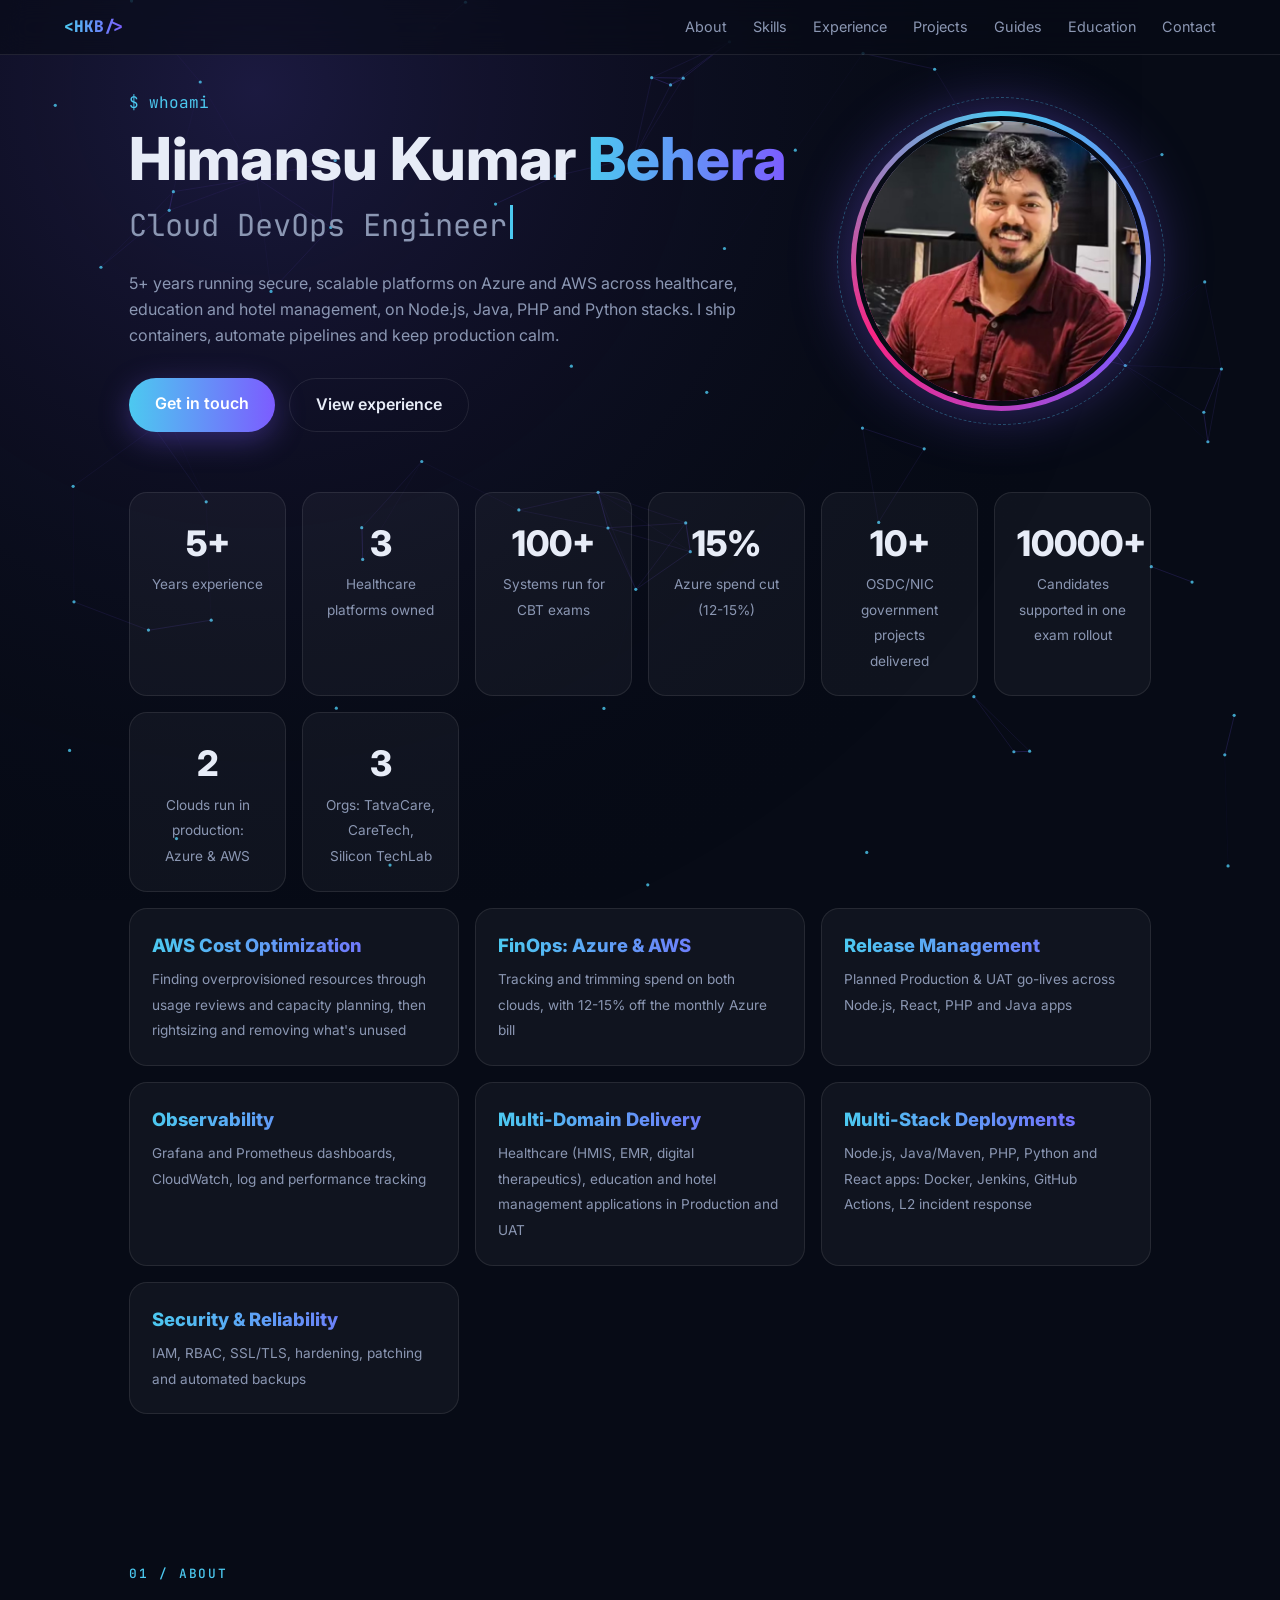
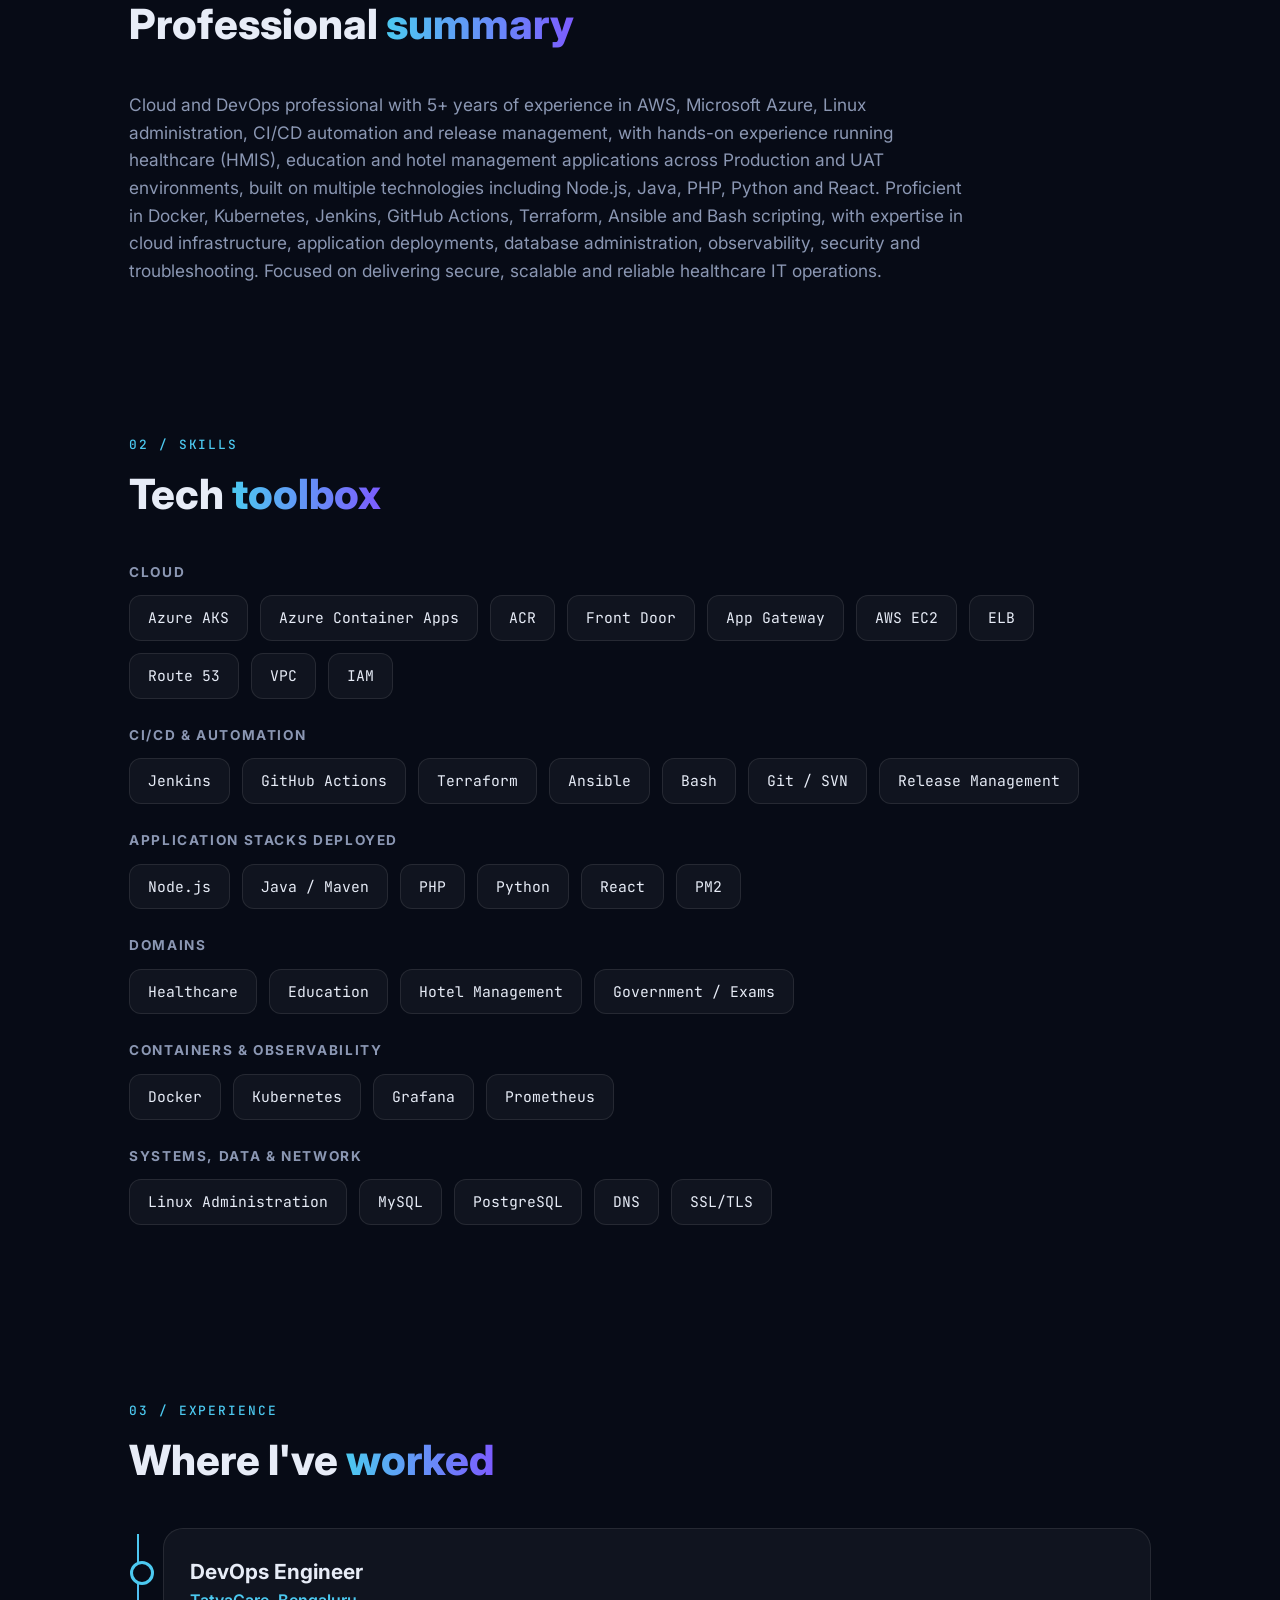
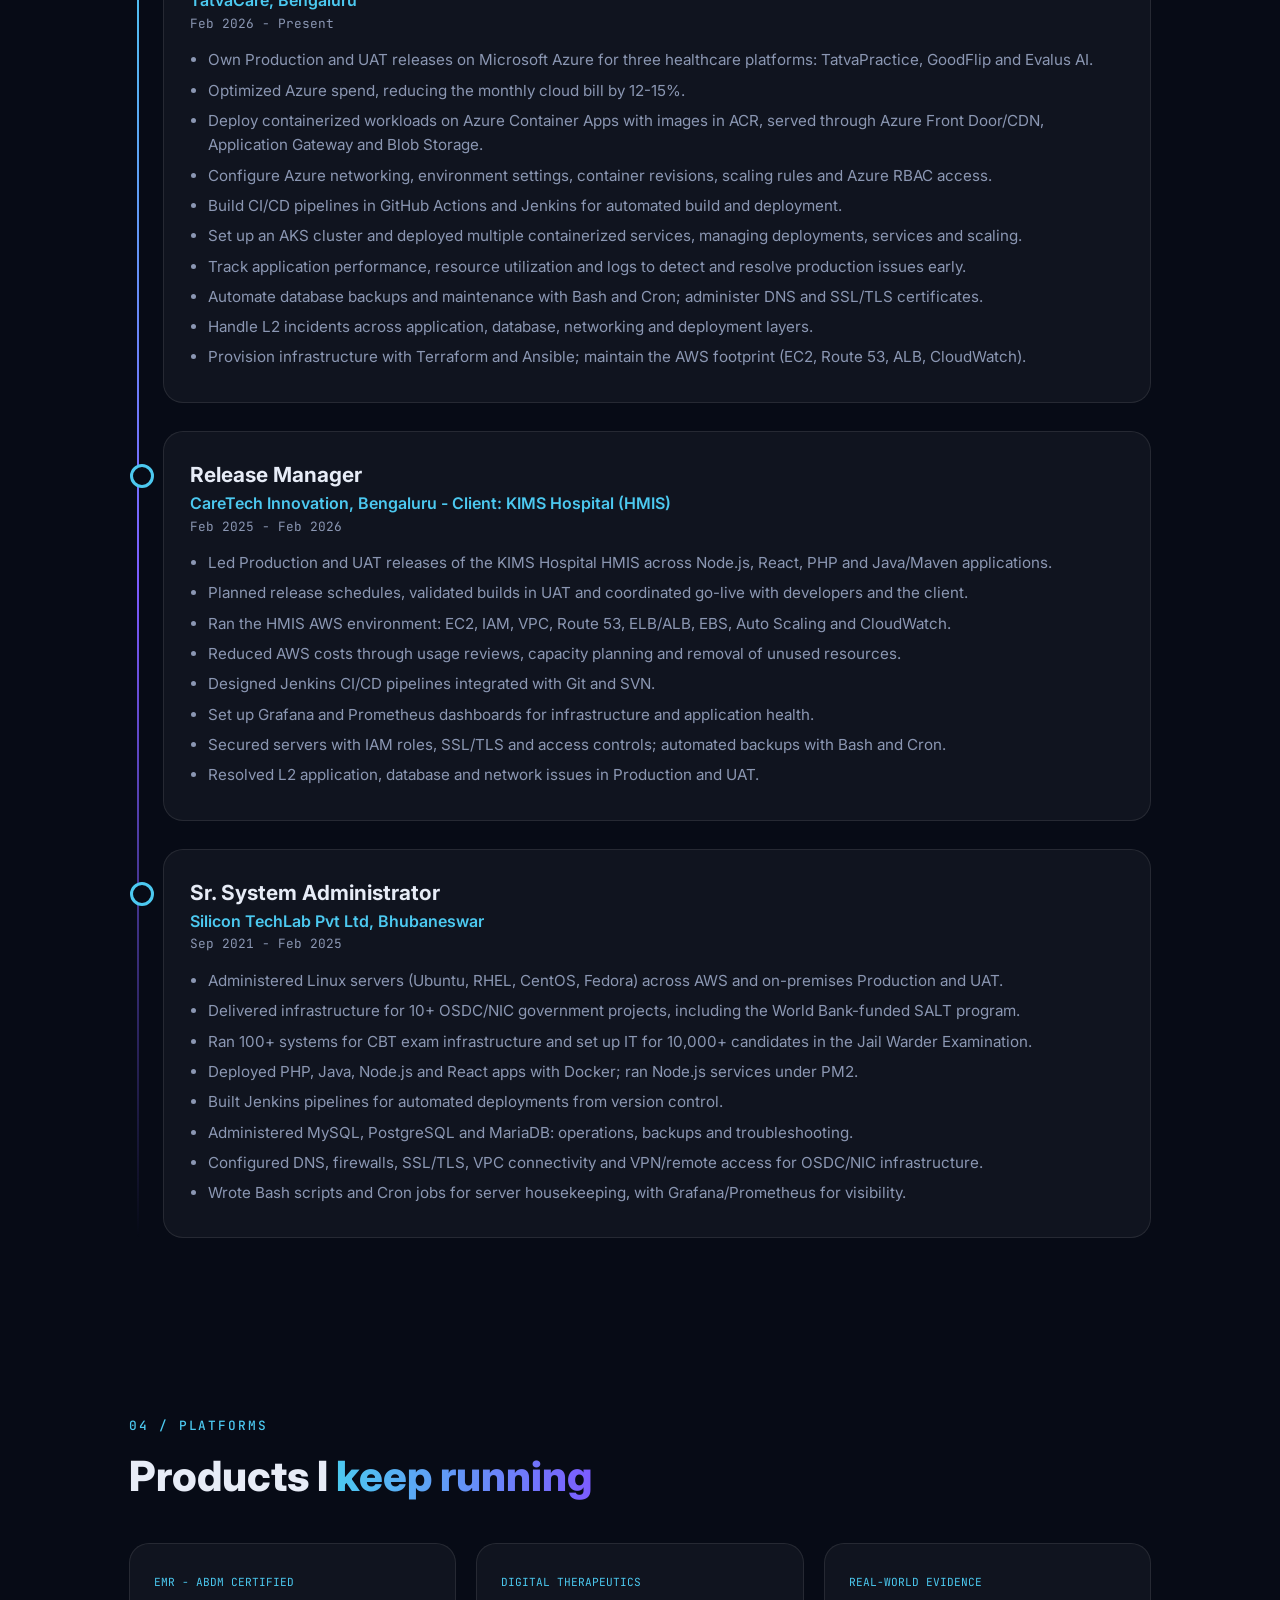
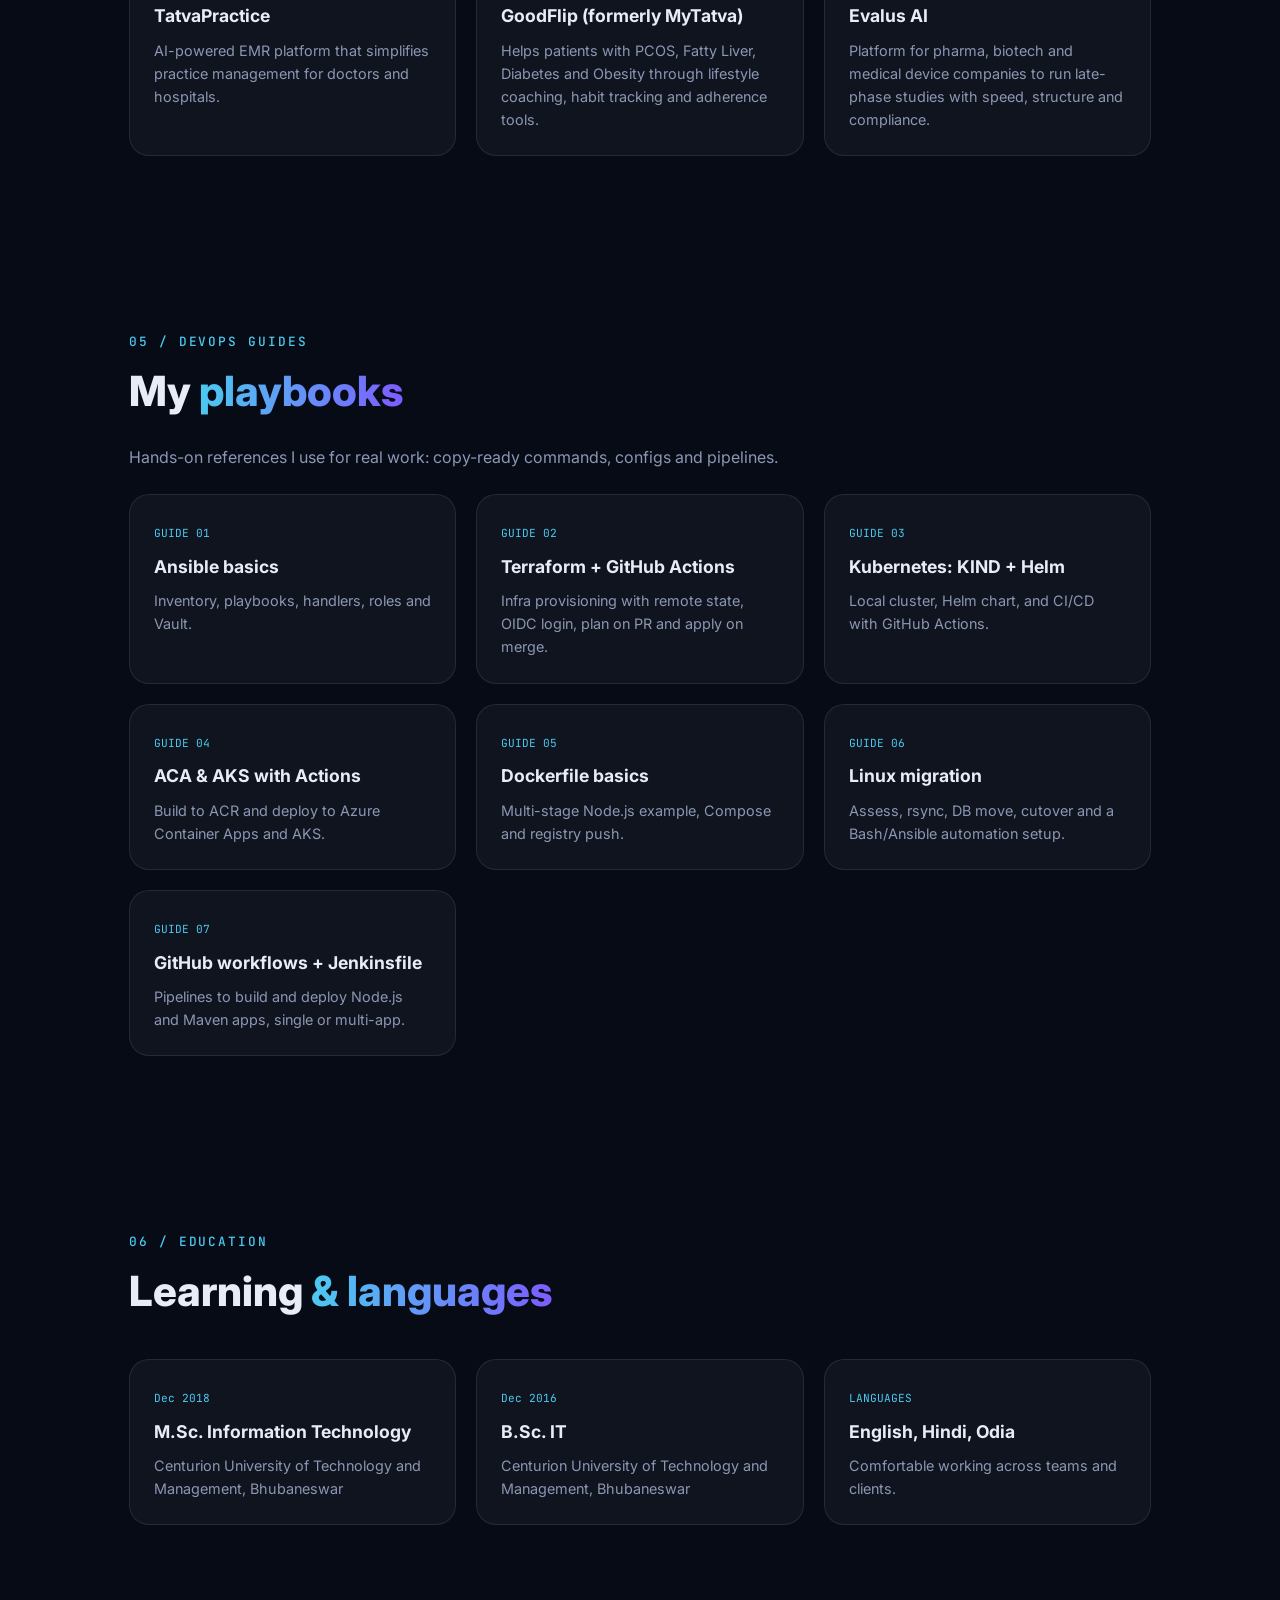
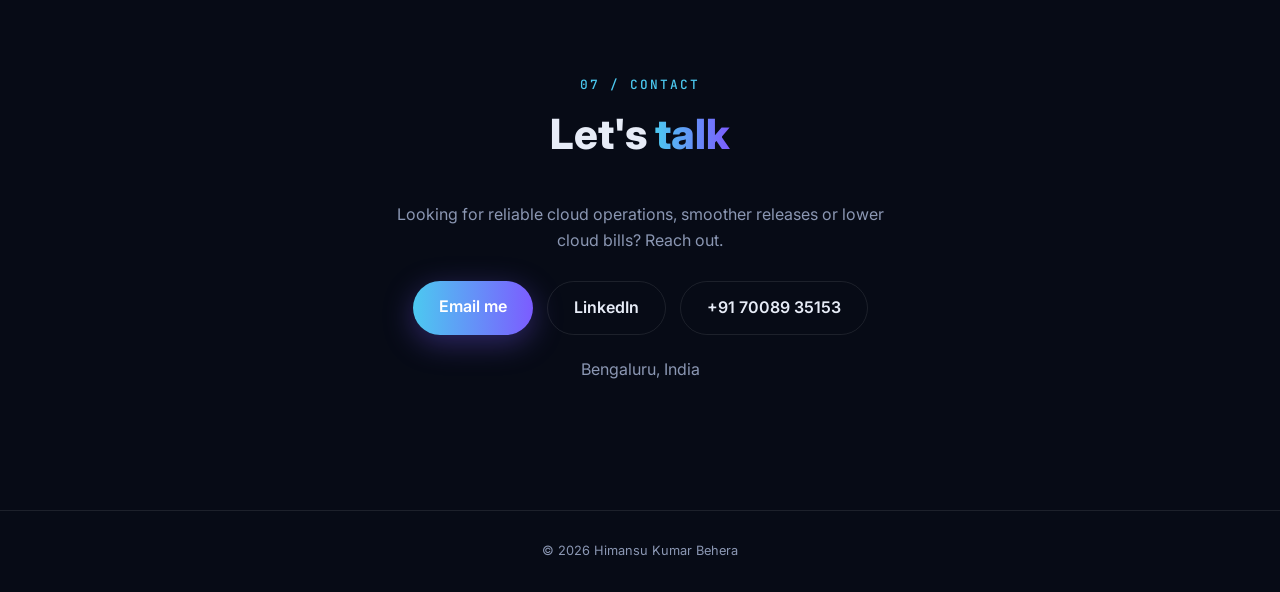
==== commit 39a30b62: "Broaden positioning: multi-domain, multi-stack" ====
--- a/index.html
+++ b/index.html
@@ -4,7 +4,7 @@
 <meta charset="utf-8">
 <meta name="viewport" content="width=device-width, initial-scale=1">
 <title>Himansu Kumar Behera | Cloud DevOps Engineer</title>
-<meta name="description" content="Cloud DevOps Engineer with 5+ years in Azure, AWS, Kubernetes, CI/CD and healthcare IT operations.">
+<meta name="description" content="Cloud DevOps Engineer with 5+ years in Azure, AWS, Kubernetes, CI/CD, deploying multi-technology applications (Node.js, Java, PHP, Python) across healthcare, education and hotel management.">
 <link rel="preconnect" href="https://fonts.googleapis.com">
 <link rel="preconnect" href="https://fonts.gstatic.com" crossorigin>
 <link href="https://fonts.googleapis.com/css2?family=Inter:wght@400;500;600;700;800&family=JetBrains+Mono:wght@400;500&display=swap" rel="stylesheet">
@@ -97,7 +97,7 @@
 <div class="hi">$ whoami</div>
 <h1>Himansu Kumar <span class="grad">Behera</span></h1>
 <div class="role"><span id="type"></span><span class="cursor"></span></div>
-<p class="lead">5+ years running secure, scalable healthcare platforms on Azure and AWS. I ship containers, automate pipelines and keep production calm.</p>
+<p class="lead">5+ years running secure, scalable platforms on Azure and AWS across healthcare, education and hotel management, on Node.js, Java, PHP and Python stacks. I ship containers, automate pipelines and keep production calm.</p>
 <div class="btns"><a class="btn p" href="#contact">Get in touch</a><a class="btn" href="#experience">View experience</a></div>
 </div>
 <div class="avatar"><img src="assets/profile.jpg" alt="Himansu Kumar Behera" width="300" height="300"></div>
@@ -117,20 +117,23 @@
 <div class="stat tx"><b class="grad">FinOps: Azure &amp; AWS</b><span>Tracking and trimming spend on both clouds, with 12-15% off the monthly Azure bill</span></div>
 <div class="stat tx"><b class="grad">Release Management</b><span>Planned Production &amp; UAT go-lives across Node.js, React, PHP and Java apps</span></div>
 <div class="stat tx"><b class="grad">Observability</b><span>Grafana and Prometheus dashboards, CloudWatch, log and performance tracking</span></div>
-<div class="stat tx"><b class="grad">Healthcare IT Ops</b><span>HMIS, EMR (ABDM certified) and digital therapeutics platforms, L2 incident response</span></div>
+<div class="stat tx"><b class="grad">Multi-Domain Delivery</b><span>Healthcare (HMIS, EMR, digital therapeutics), education and hotel management applications in Production and UAT</span></div>
+<div class="stat tx"><b class="grad">Multi-Stack Deployments</b><span>Node.js, Java/Maven, PHP, Python and React apps: Docker, Jenkins, GitHub Actions, L2 incident response</span></div>
 <div class="stat tx"><b class="grad">Security &amp; Reliability</b><span>IAM, RBAC, SSL/TLS, hardening, patching and automated backups</span></div>
 </div>
 </section>
 
 <section id="about" class="about reveal">
 <h2><small>01 / ABOUT</small>Professional <span class="grad">summary</span></h2>
-<p>Cloud and DevOps professional with 5+ years of experience in AWS, Microsoft Azure, Linux administration, CI/CD automation and release management, with hands-on experience running Healthcare HMIS applications across Production and UAT environments. Proficient in Docker, Kubernetes, Jenkins, GitHub Actions, Terraform, Ansible and Bash scripting, with expertise in cloud infrastructure, application deployments, database administration, observability, security and troubleshooting. Focused on delivering secure, scalable and reliable healthcare IT operations.</p>
+<p>Cloud and DevOps professional with 5+ years of experience in AWS, Microsoft Azure, Linux administration, CI/CD automation and release management, with hands-on experience running healthcare (HMIS), education and hotel management applications across Production and UAT environments, built on multiple technologies including Node.js, Java, PHP, Python and React. Proficient in Docker, Kubernetes, Jenkins, GitHub Actions, Terraform, Ansible and Bash scripting, with expertise in cloud infrastructure, application deployments, database administration, observability, security and troubleshooting. Focused on delivering secure, scalable and reliable healthcare IT operations.</p>
 </section>
 
 <section id="skills" class="reveal">
 <h2><small>02 / SKILLS</small>Tech <span class="grad">toolbox</span></h2>
 <div class="skillgrp"><h3>Cloud</h3><div class="chips"><span class="chip">Azure AKS</span><span class="chip">Azure Container Apps</span><span class="chip">ACR</span><span class="chip">Front Door</span><span class="chip">App Gateway</span><span class="chip">AWS EC2</span><span class="chip">ELB</span><span class="chip">Route 53</span><span class="chip">VPC</span><span class="chip">IAM</span></div></div>
 <div class="skillgrp"><h3>CI/CD &amp; Automation</h3><div class="chips"><span class="chip">Jenkins</span><span class="chip">GitHub Actions</span><span class="chip">Terraform</span><span class="chip">Ansible</span><span class="chip">Bash</span><span class="chip">Git / SVN</span><span class="chip">Release Management</span></div></div>
+<div class="skillgrp"><h3>Application Stacks Deployed</h3><div class="chips"><span class="chip">Node.js</span><span class="chip">Java / Maven</span><span class="chip">PHP</span><span class="chip">Python</span><span class="chip">React</span><span class="chip">PM2</span></div></div>
+<div class="skillgrp"><h3>Domains</h3><div class="chips"><span class="chip">Healthcare</span><span class="chip">Education</span><span class="chip">Hotel Management</span><span class="chip">Government / Exams</span></div></div>
 <div class="skillgrp"><h3>Containers &amp; Observability</h3><div class="chips"><span class="chip">Docker</span><span class="chip">Kubernetes</span><span class="chip">Grafana</span><span class="chip">Prometheus</span></div></div>
 <div class="skillgrp"><h3>Systems, Data &amp; Network</h3><div class="chips"><span class="chip">Linux Administration</span><span class="chip">MySQL</span><span class="chip">PostgreSQL</span><span class="chip">DNS</span><span class="chip">SSL/TLS</span></div></div>
 </section>
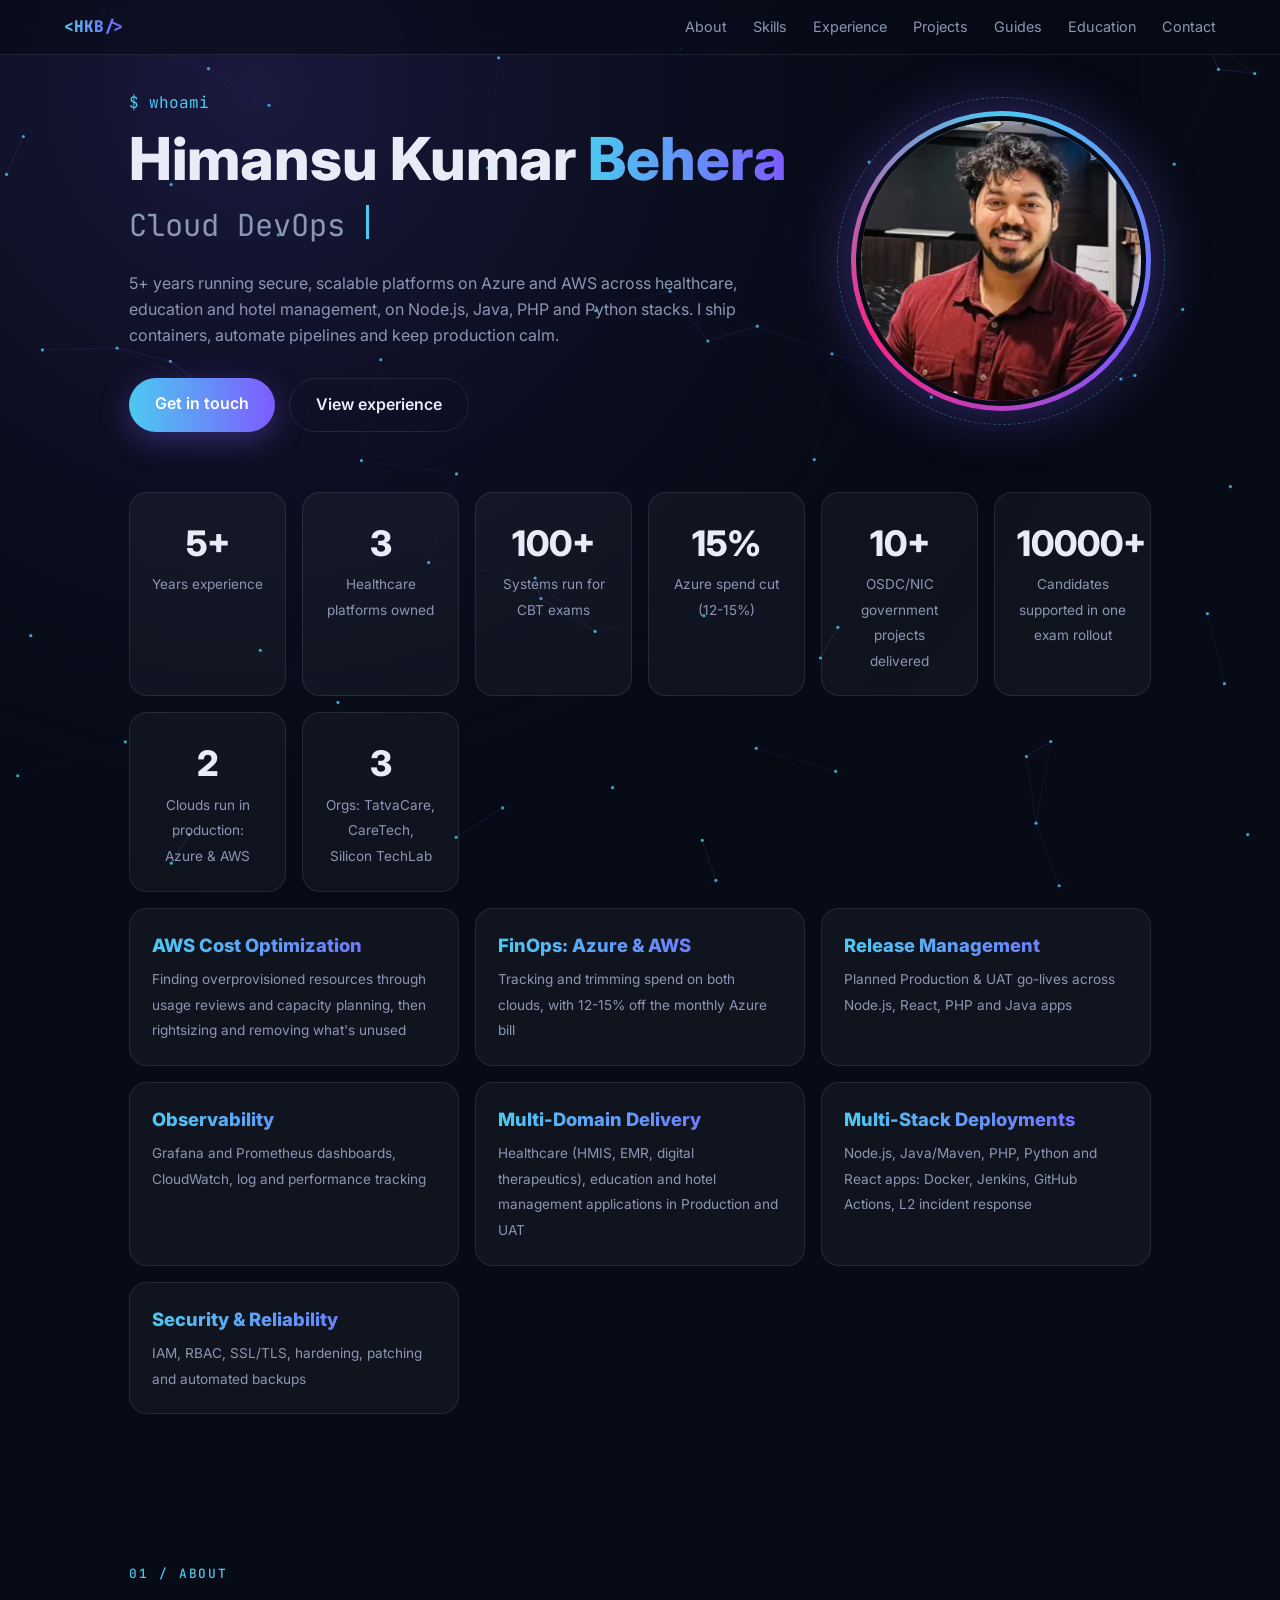
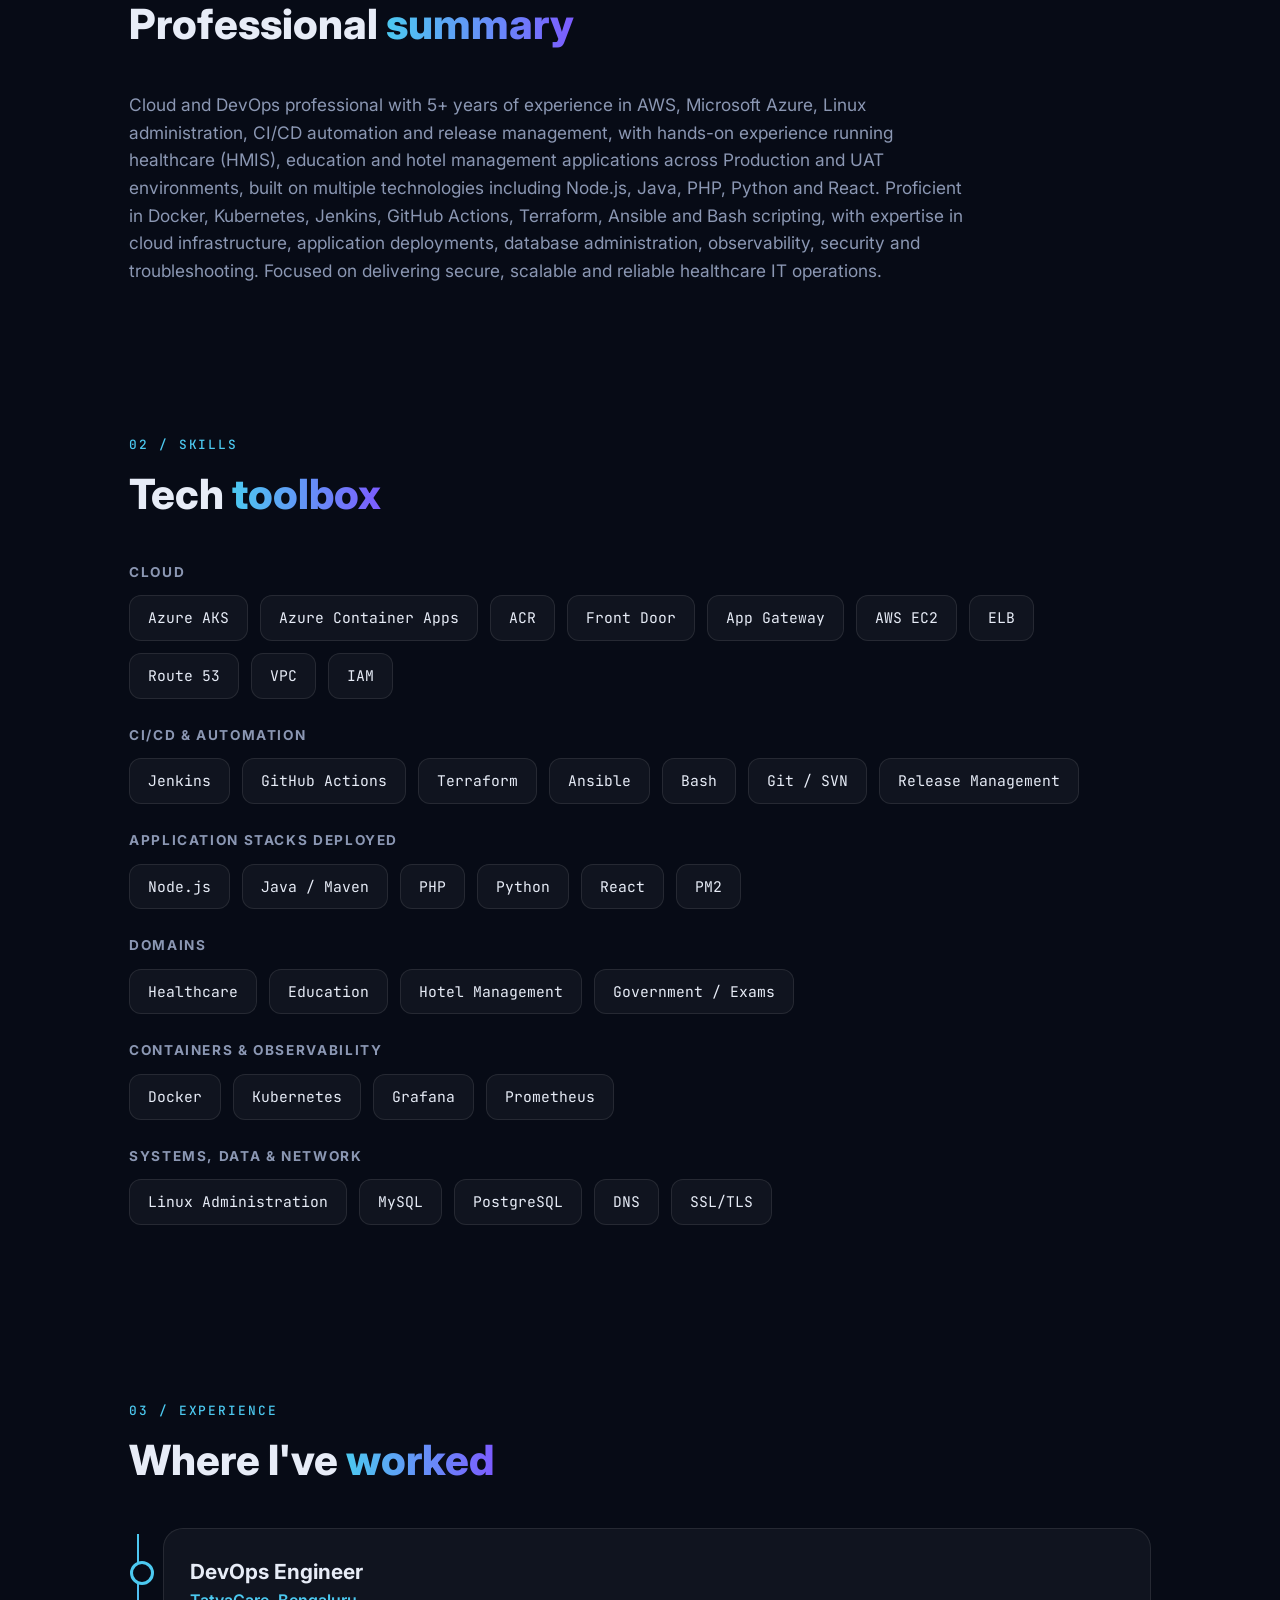
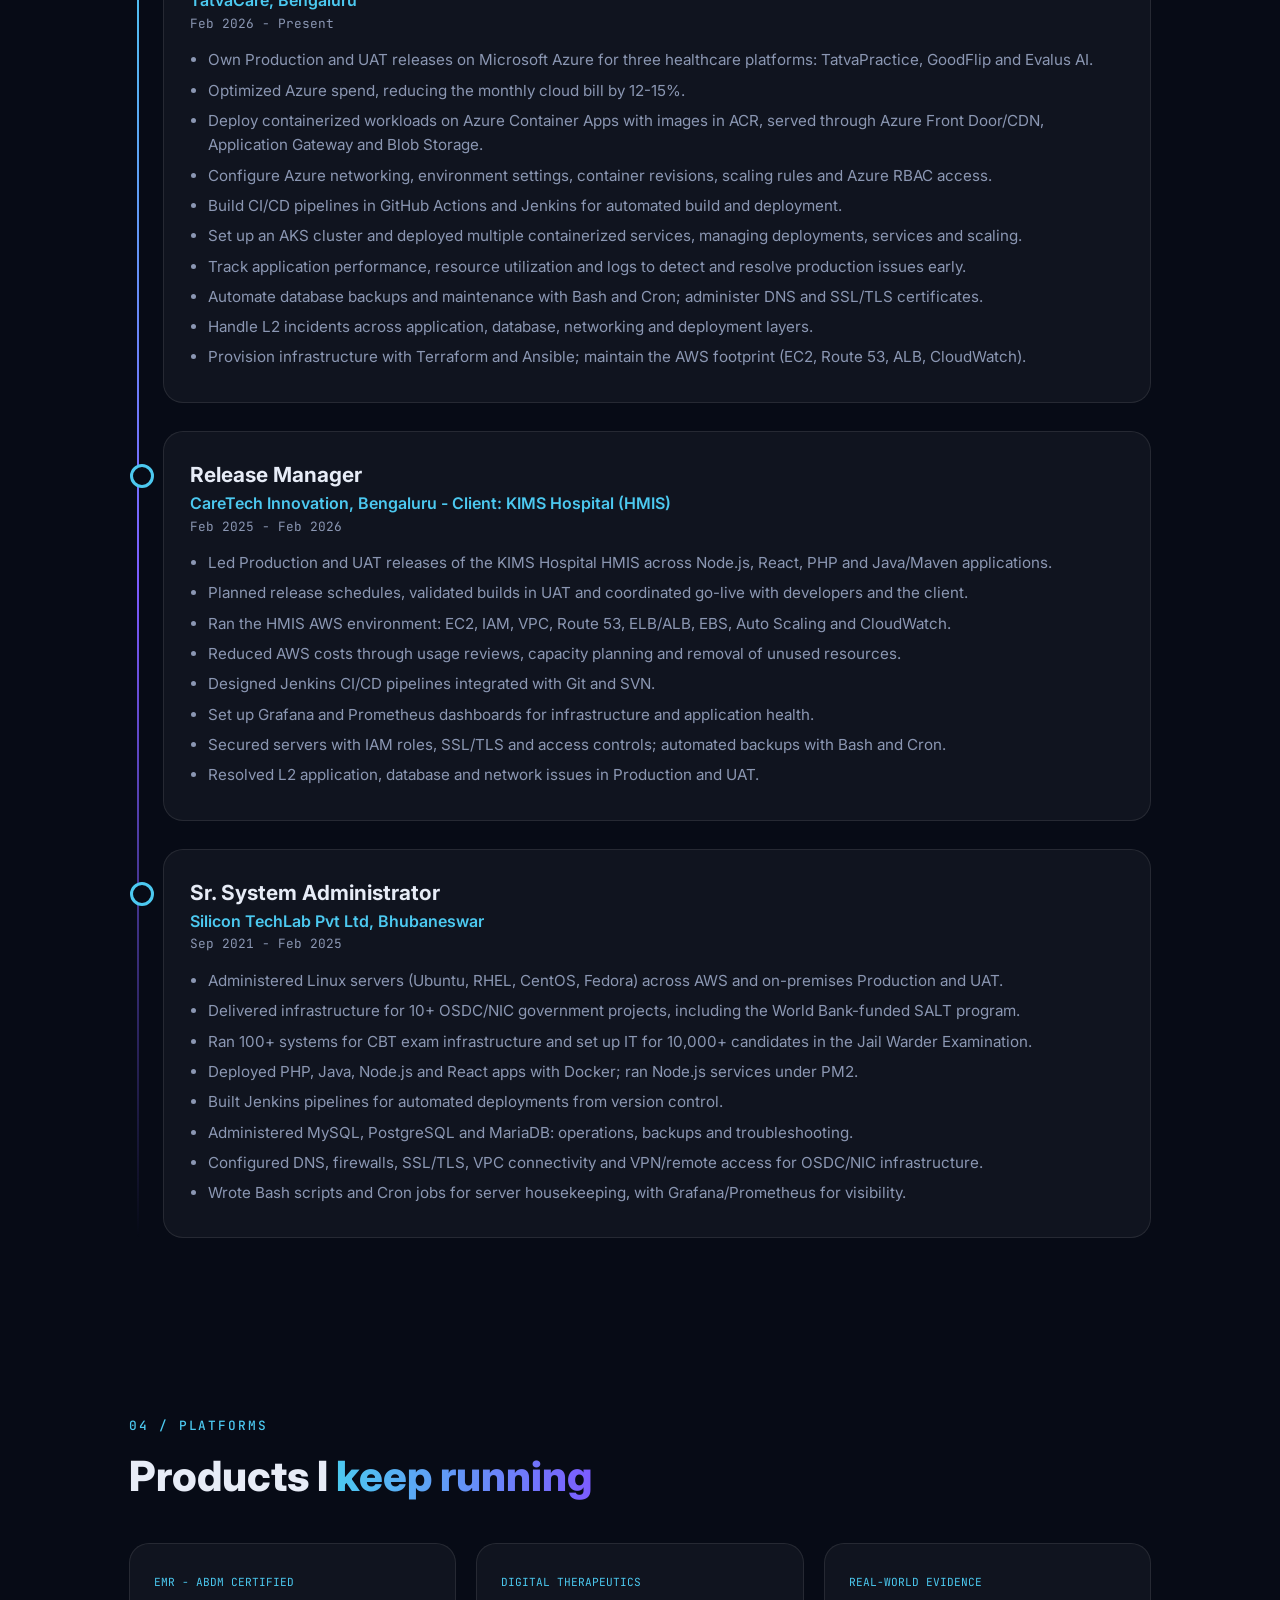
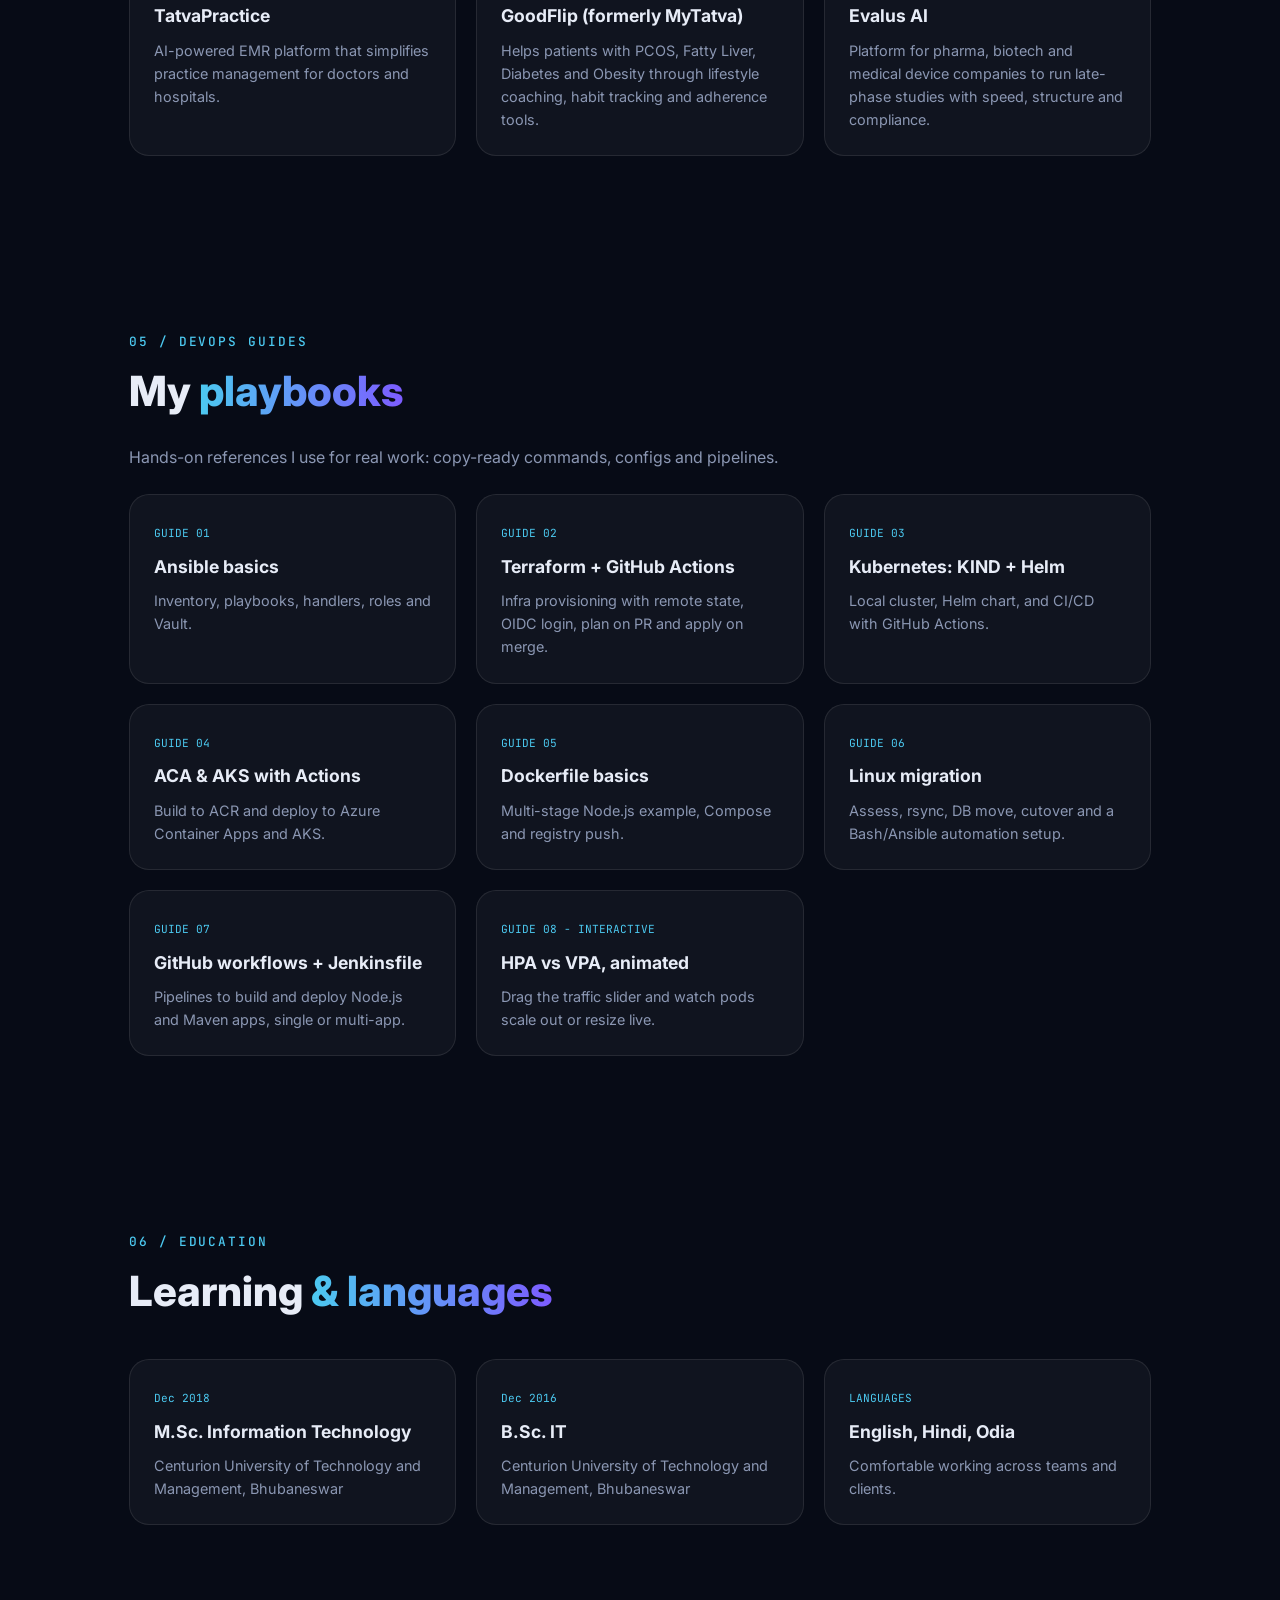
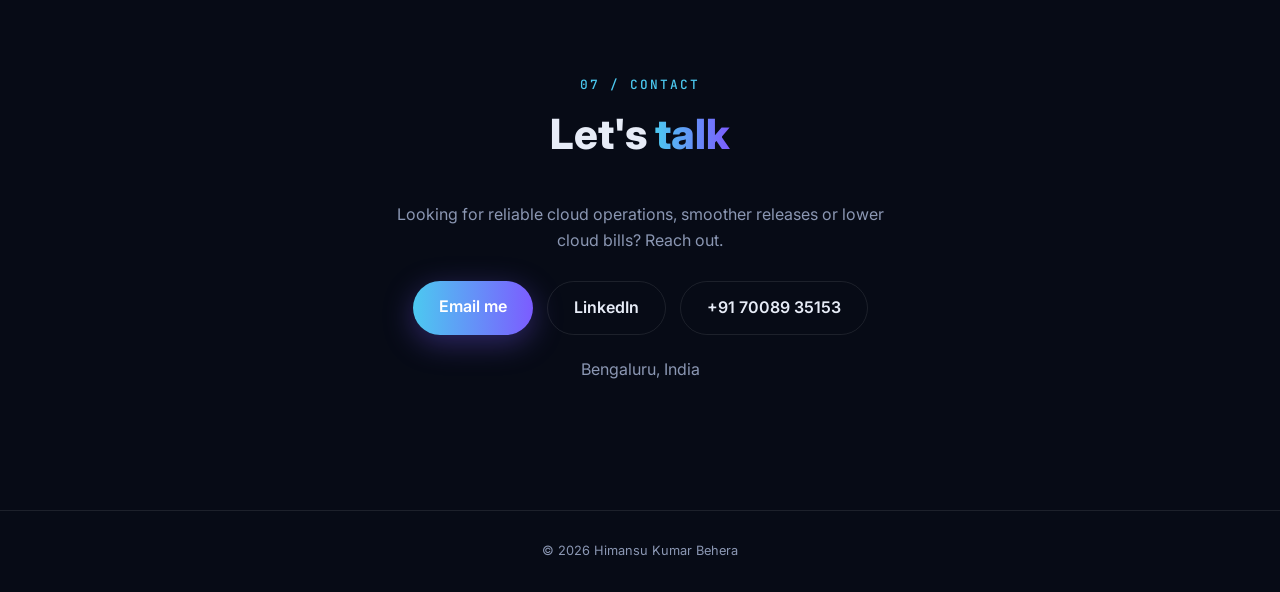
==== commit a167ceec: "Add animated HPA vs VPA guide" ====
--- a/index.html
+++ b/index.html
@@ -199,6 +199,7 @@
 <a class="pc tilt" href="guides/docker.html"><span class="tag">GUIDE 05</span><h4>Dockerfile basics</h4><p>Multi-stage Node.js example, Compose and registry push.</p></a>
 <a class="pc tilt" href="guides/linux-migration.html"><span class="tag">GUIDE 06</span><h4>Linux migration</h4><p>Assess, rsync, DB move, cutover and a Bash/Ansible automation setup.</p></a>
 <a class="pc tilt" href="guides/cicd.html"><span class="tag">GUIDE 07</span><h4>GitHub workflows + Jenkinsfile</h4><p>Pipelines to build and deploy Node.js and Maven apps, single or multi-app.</p></a>
+<a class="pc tilt" href="guides/autoscaling.html"><span class="tag">GUIDE 08 - INTERACTIVE</span><h4>HPA vs VPA, animated</h4><p>Drag the traffic slider and watch pods scale out or resize live.</p></a>
 </div>
 </section>
 
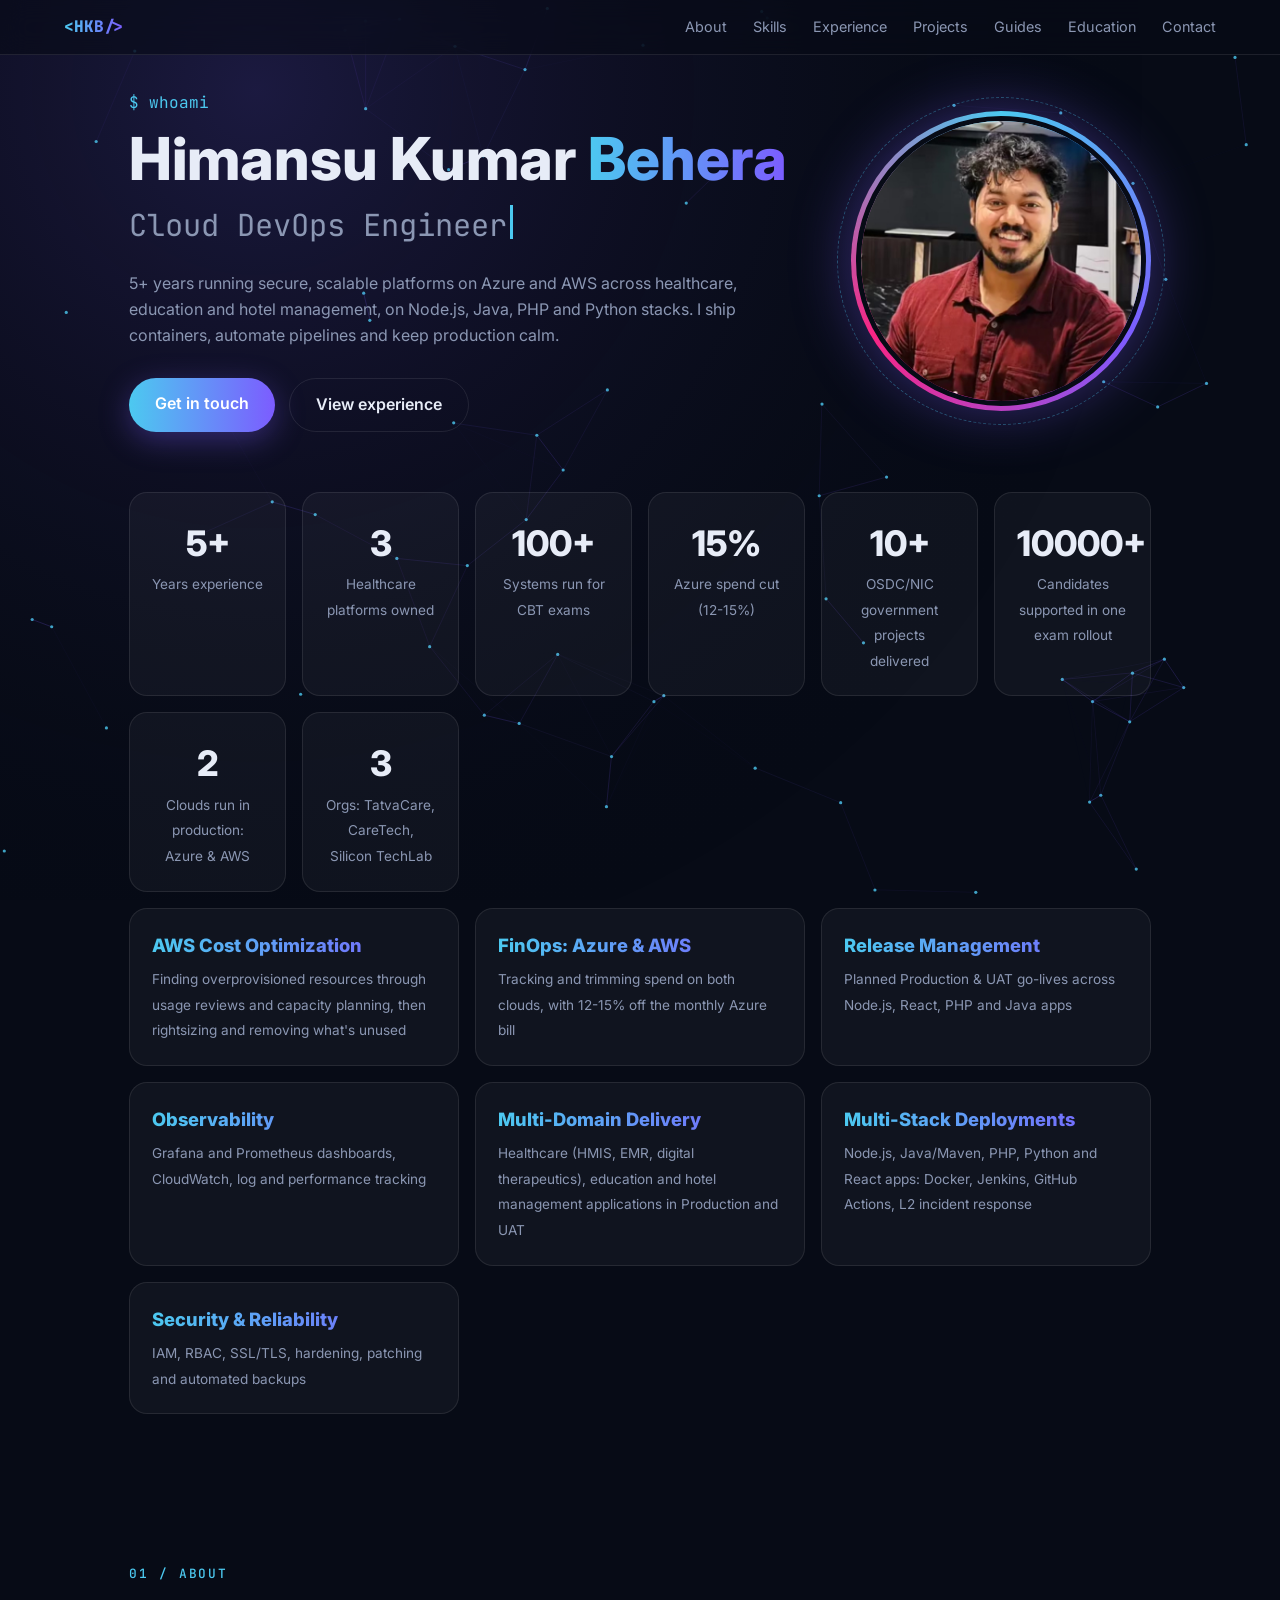
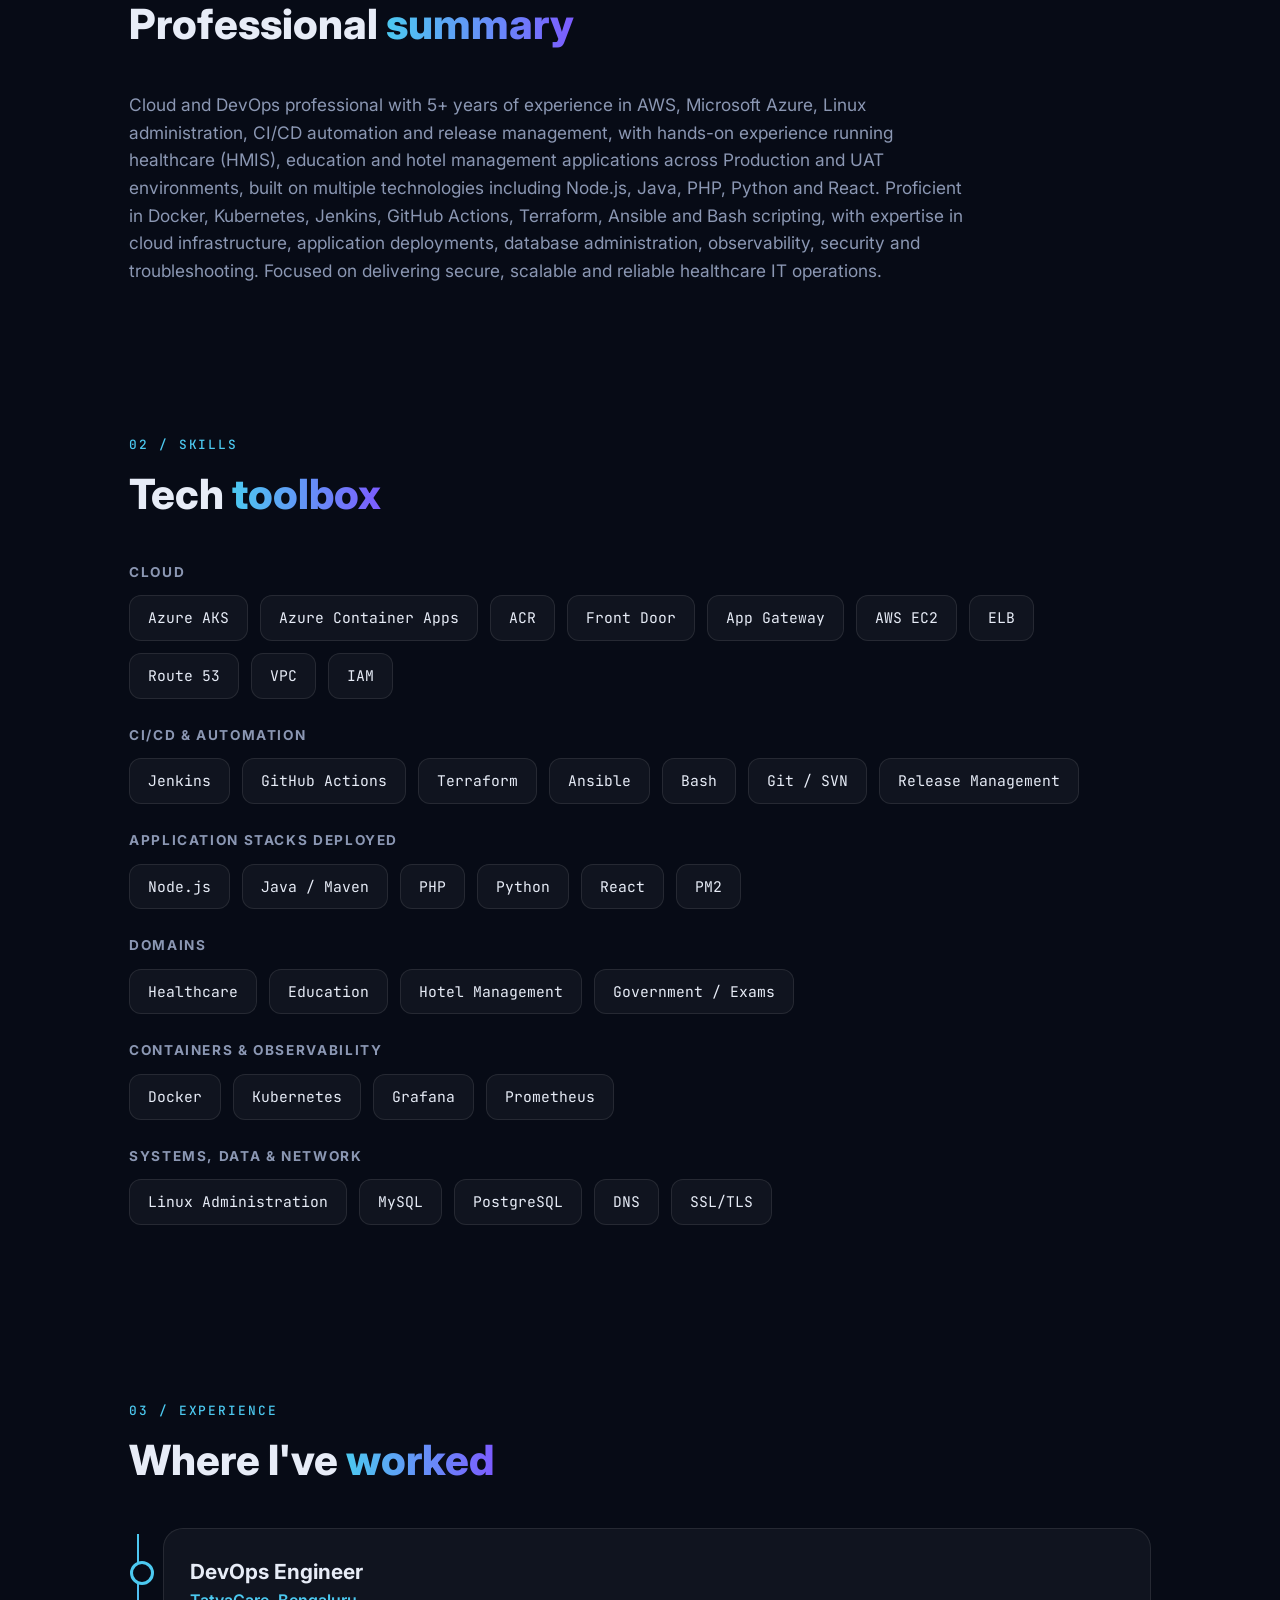
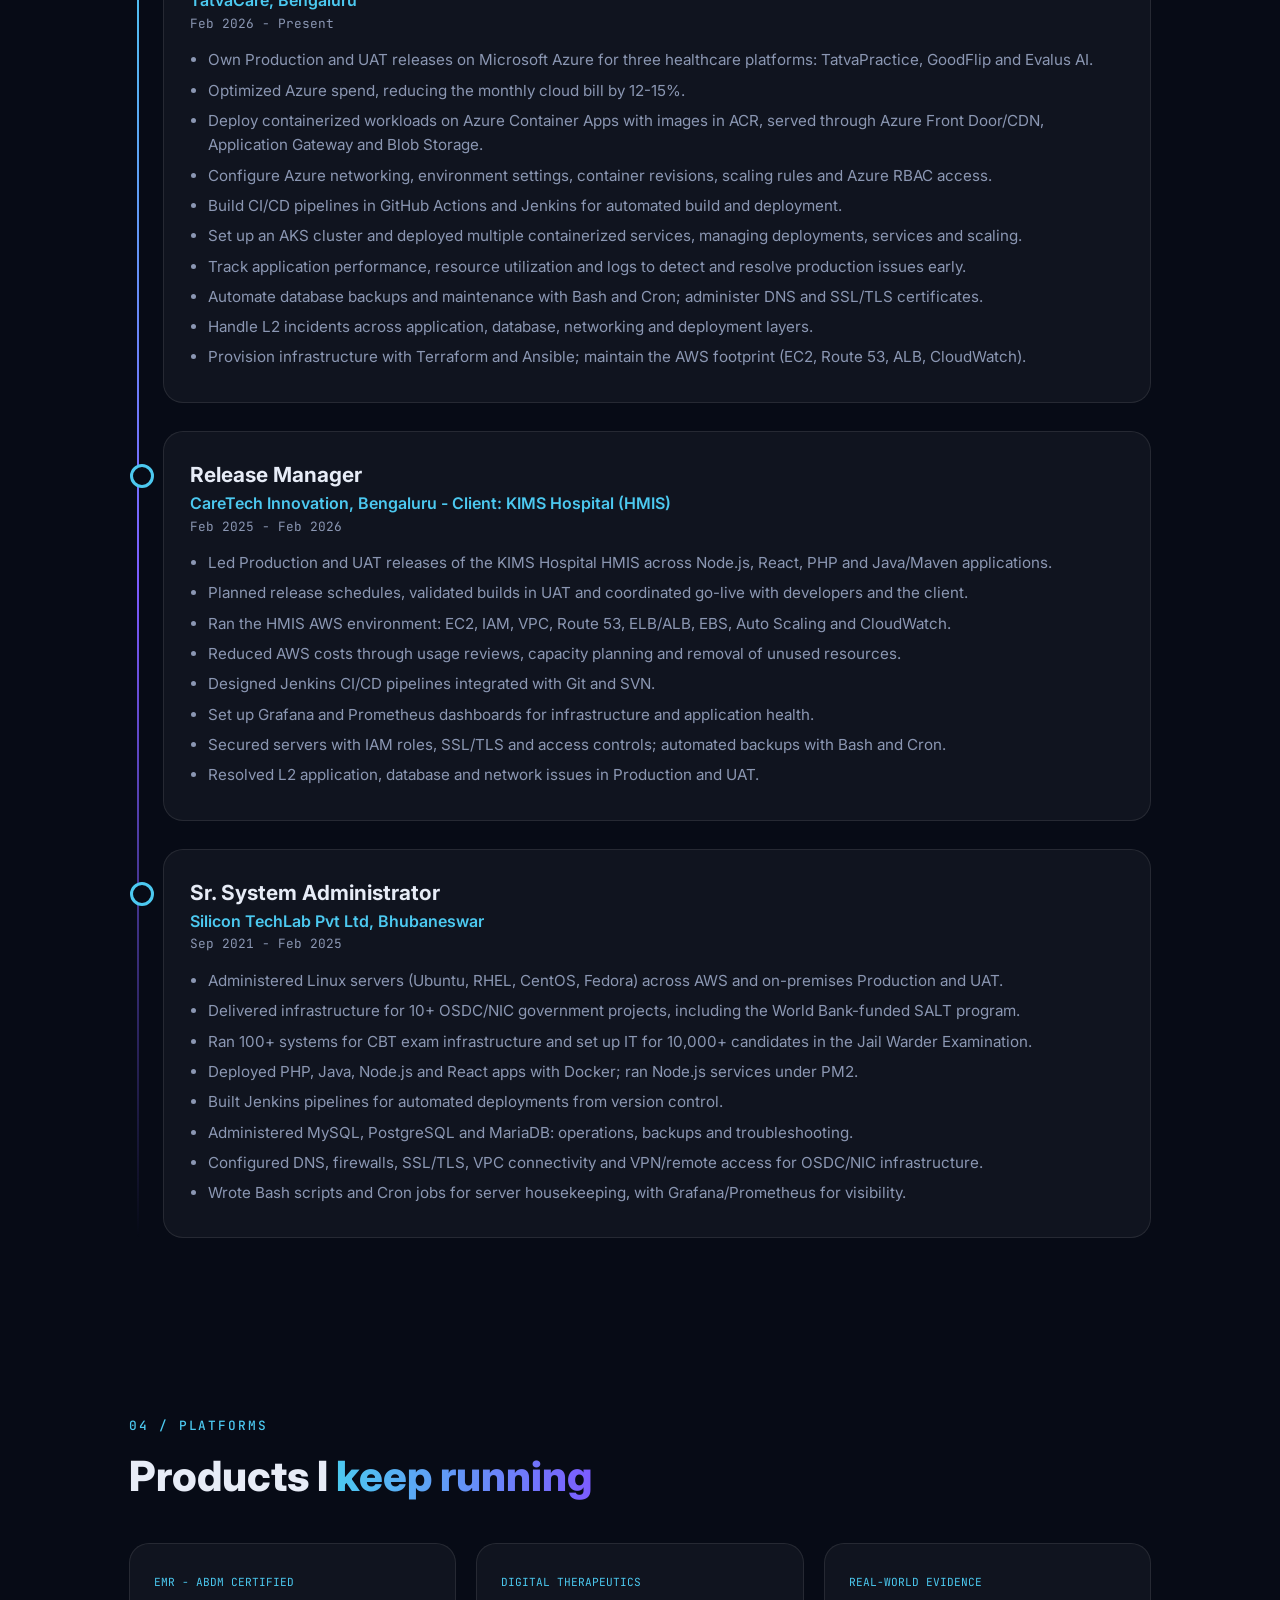
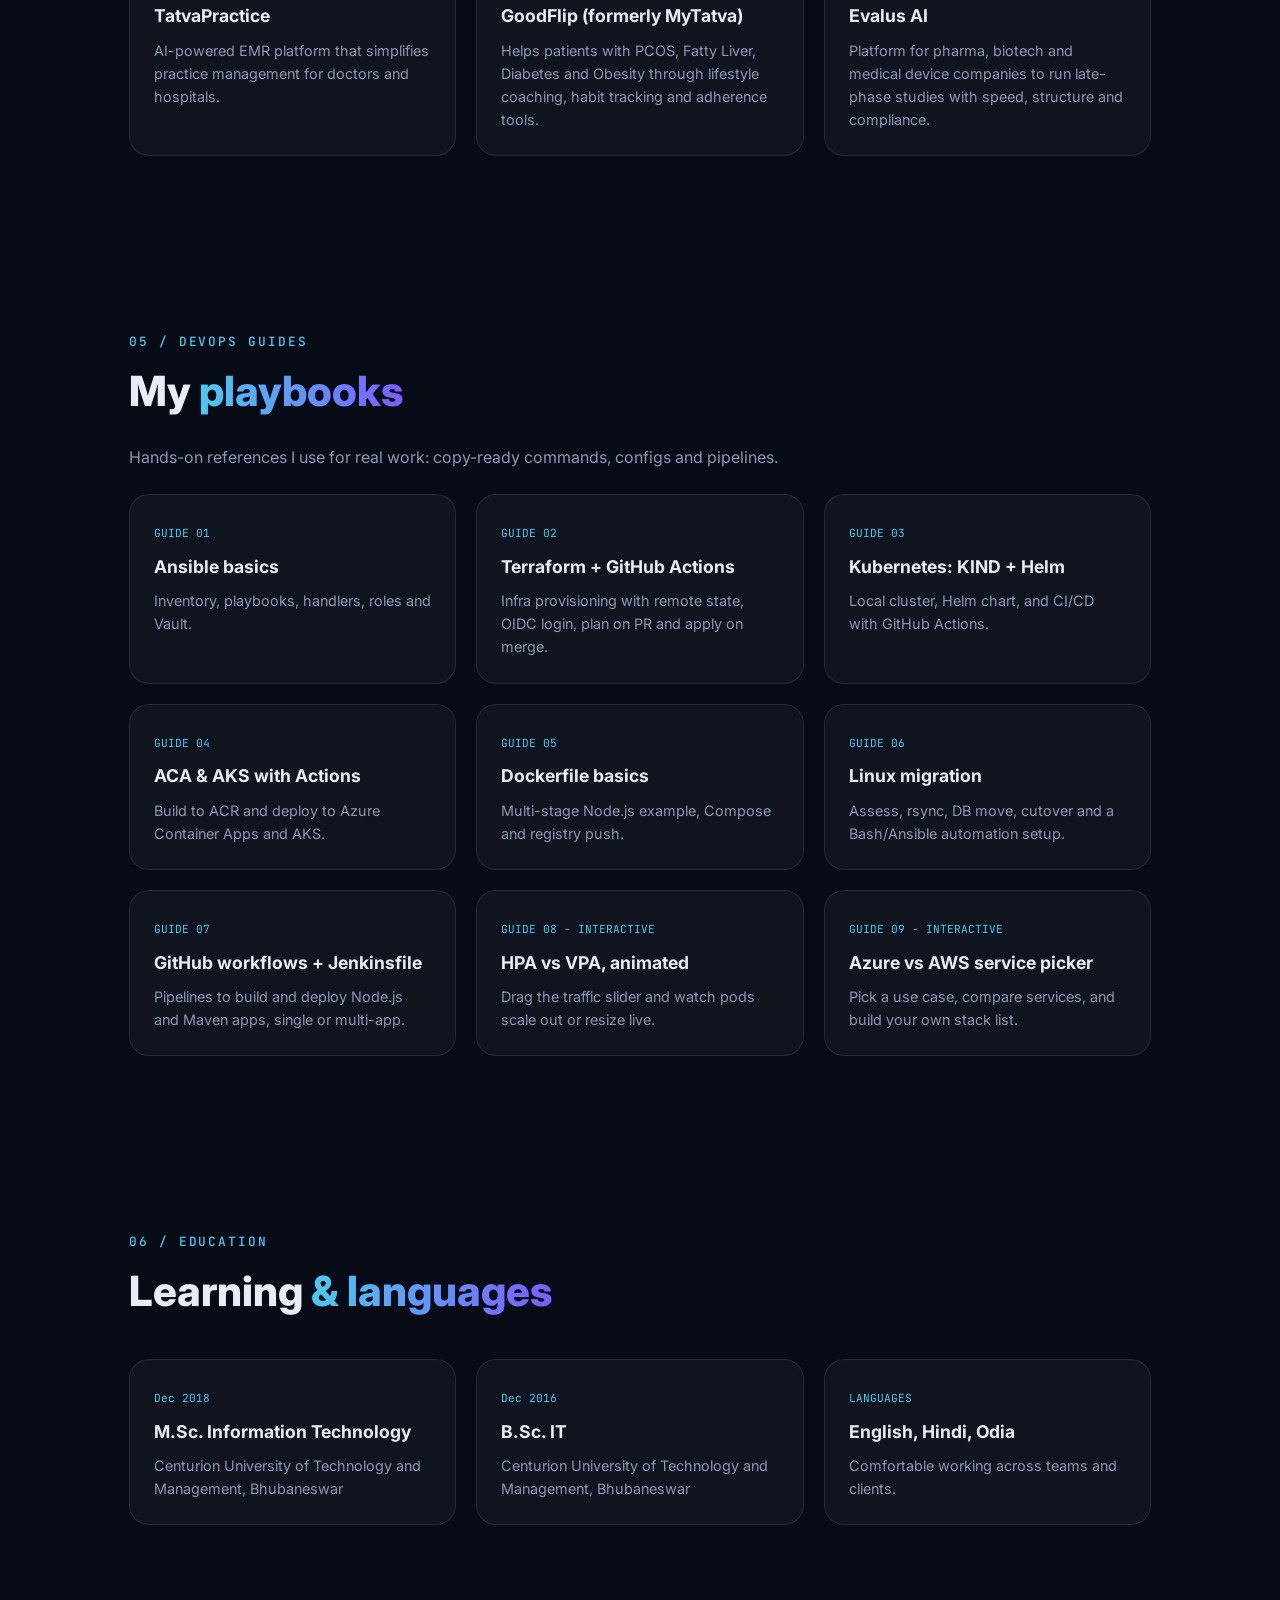
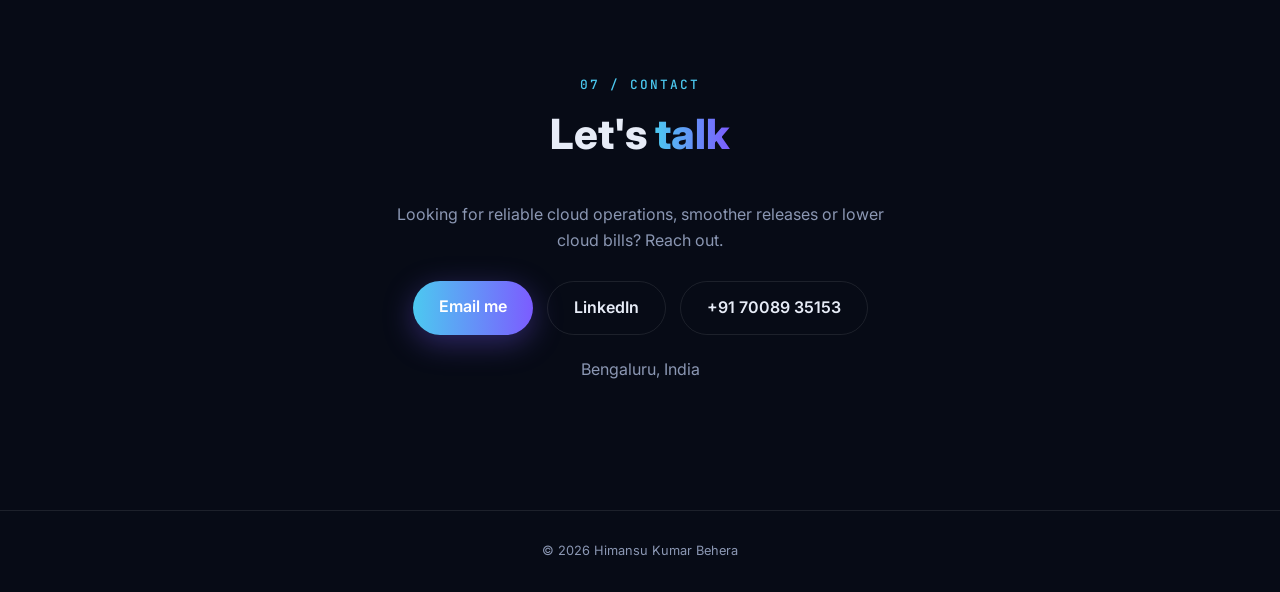
==== commit ef2c5ffe: "Add interactive Azure vs AWS service picker" ====
--- a/index.html
+++ b/index.html
@@ -200,6 +200,7 @@
 <a class="pc tilt" href="guides/linux-migration.html"><span class="tag">GUIDE 06</span><h4>Linux migration</h4><p>Assess, rsync, DB move, cutover and a Bash/Ansible automation setup.</p></a>
 <a class="pc tilt" href="guides/cicd.html"><span class="tag">GUIDE 07</span><h4>GitHub workflows + Jenkinsfile</h4><p>Pipelines to build and deploy Node.js and Maven apps, single or multi-app.</p></a>
 <a class="pc tilt" href="guides/autoscaling.html"><span class="tag">GUIDE 08 - INTERACTIVE</span><h4>HPA vs VPA, animated</h4><p>Drag the traffic slider and watch pods scale out or resize live.</p></a>
+<a class="pc tilt" href="guides/cloud-services.html"><span class="tag">GUIDE 09 - INTERACTIVE</span><h4>Azure vs AWS service picker</h4><p>Pick a use case, compare services, and build your own stack list.</p></a>
 </div>
 </section>
 
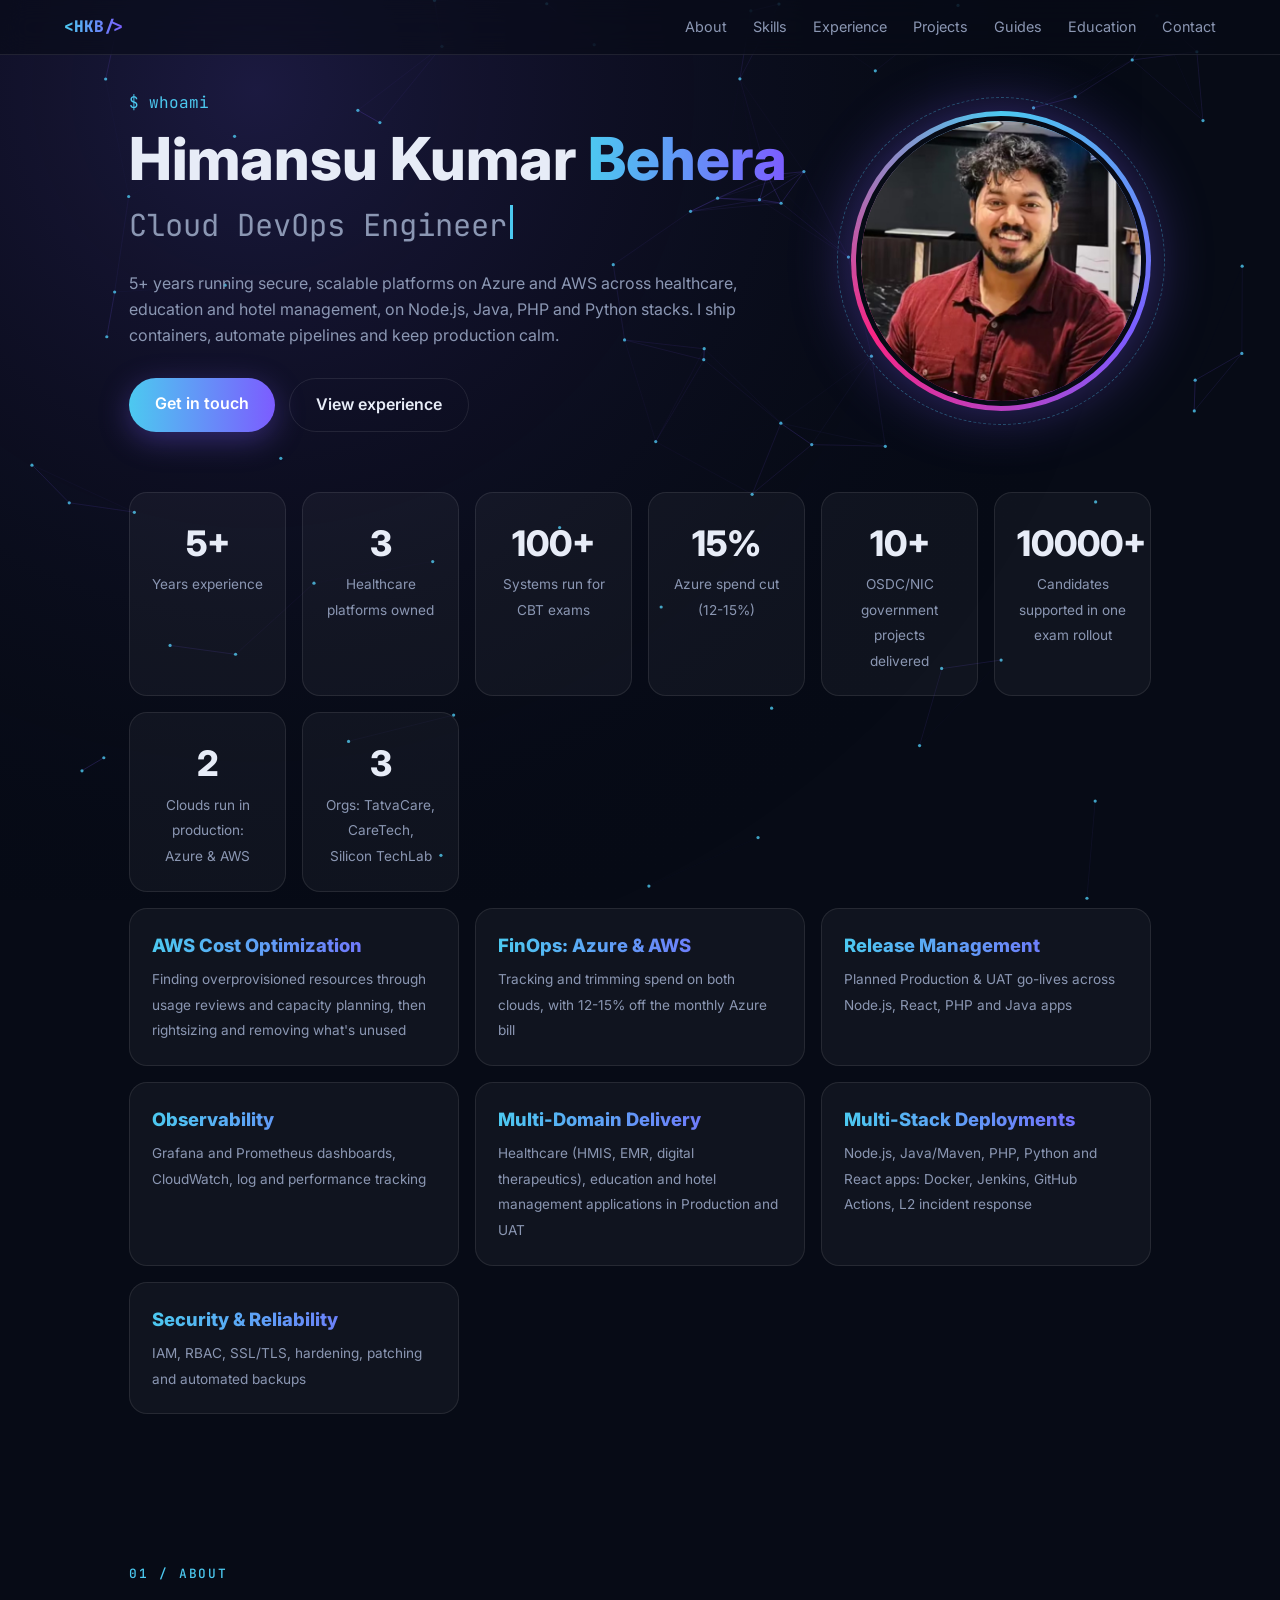
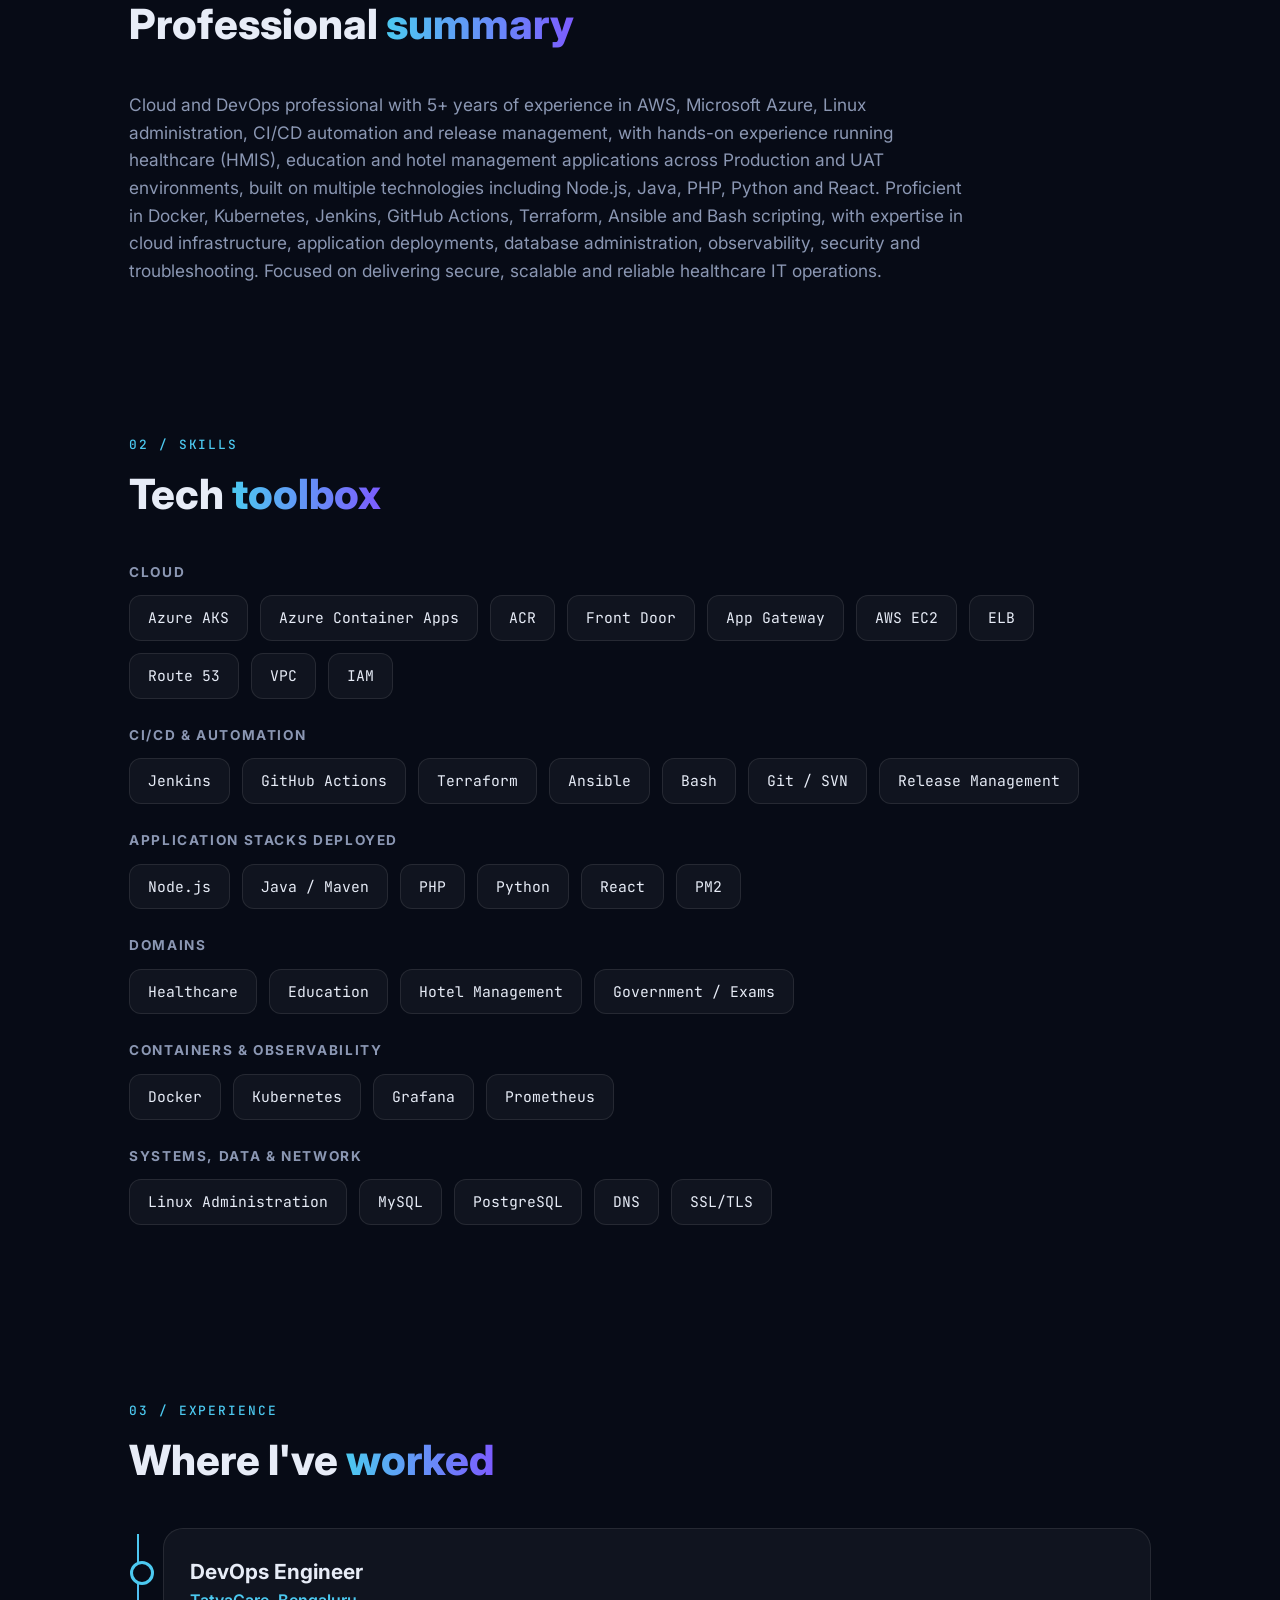
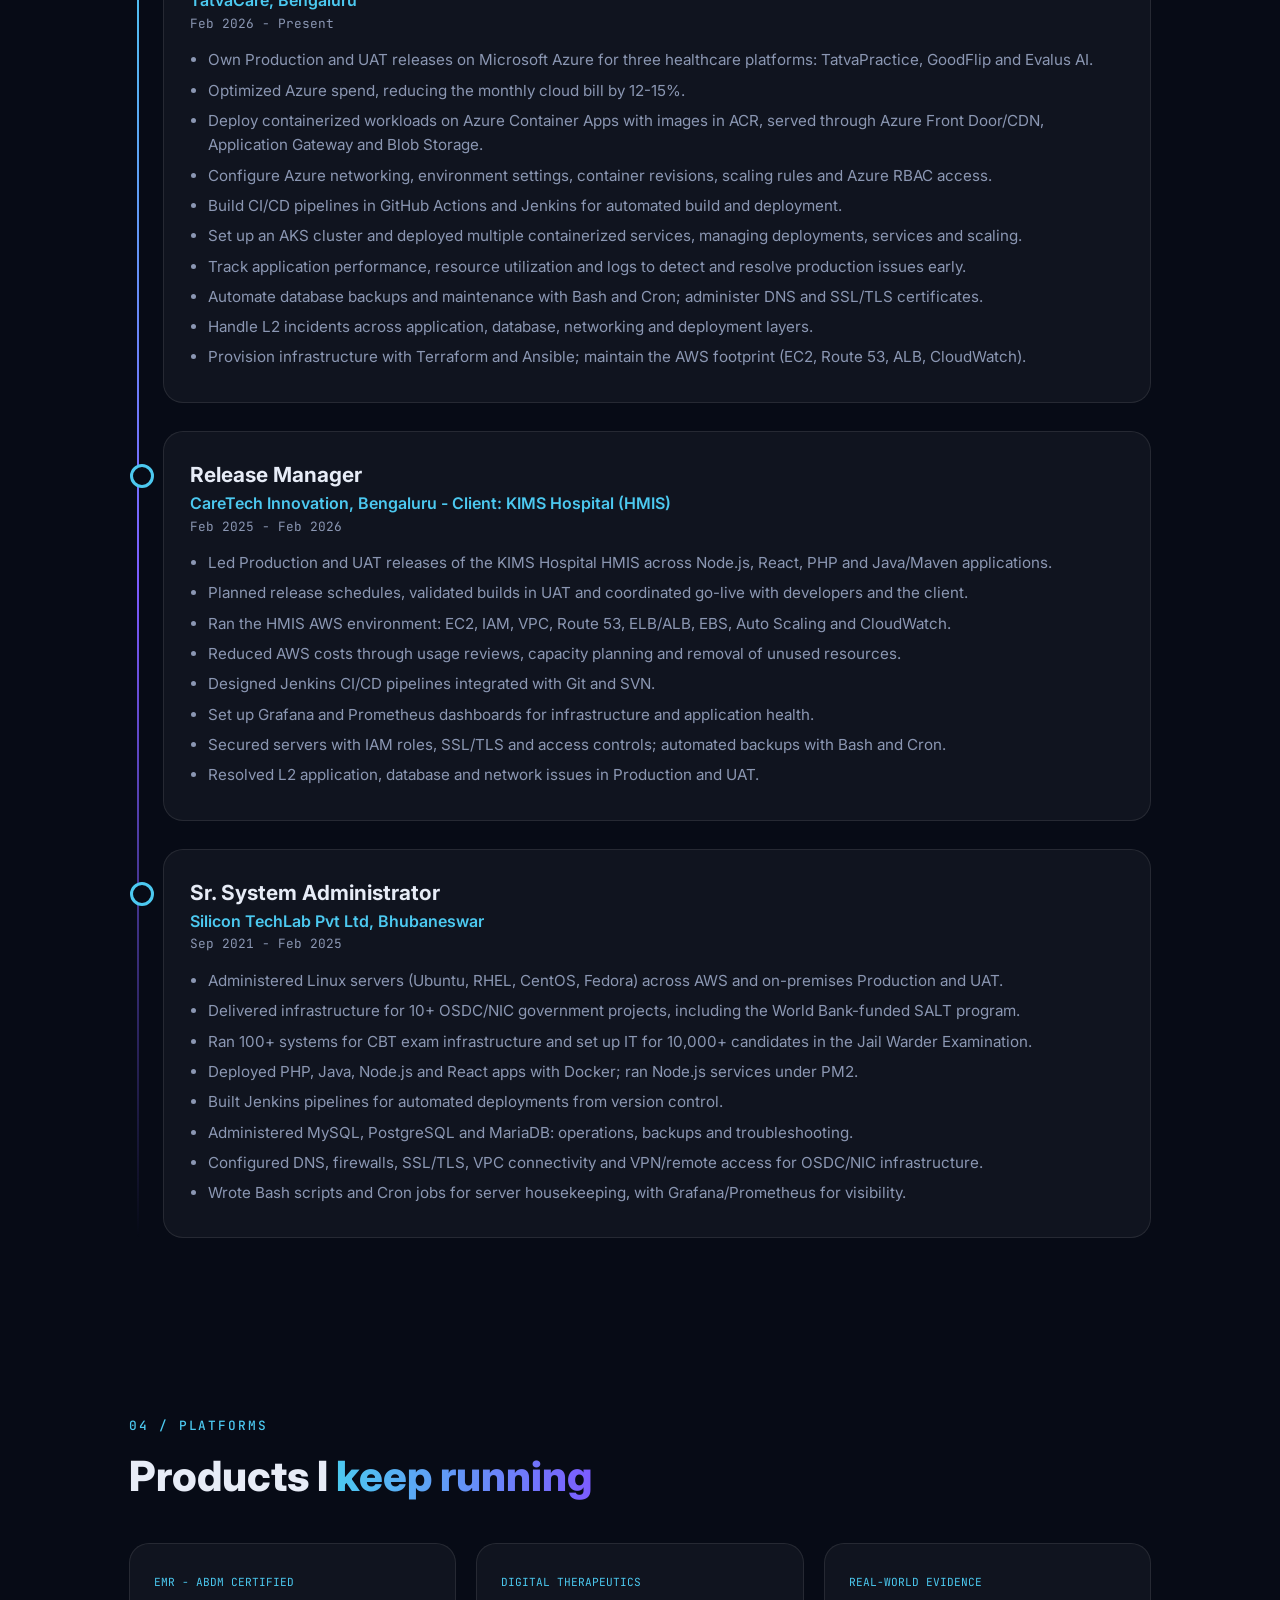
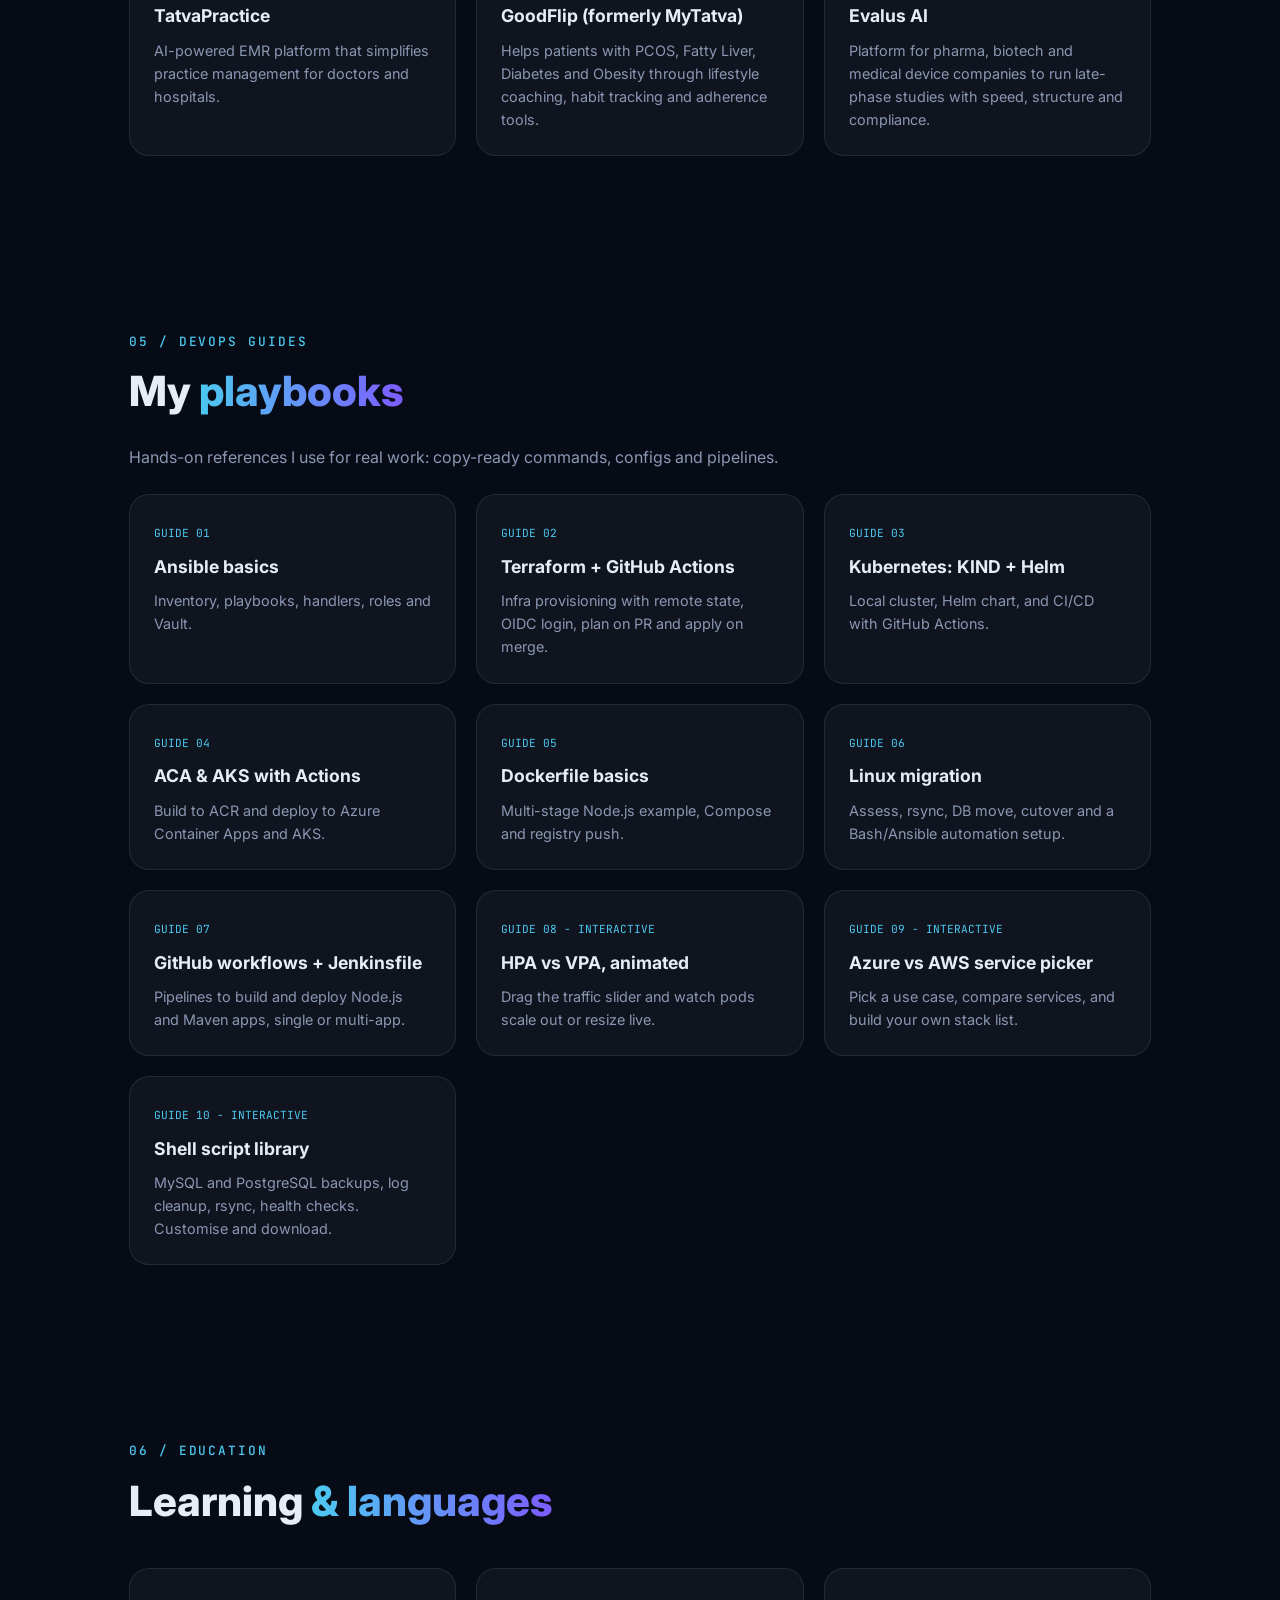
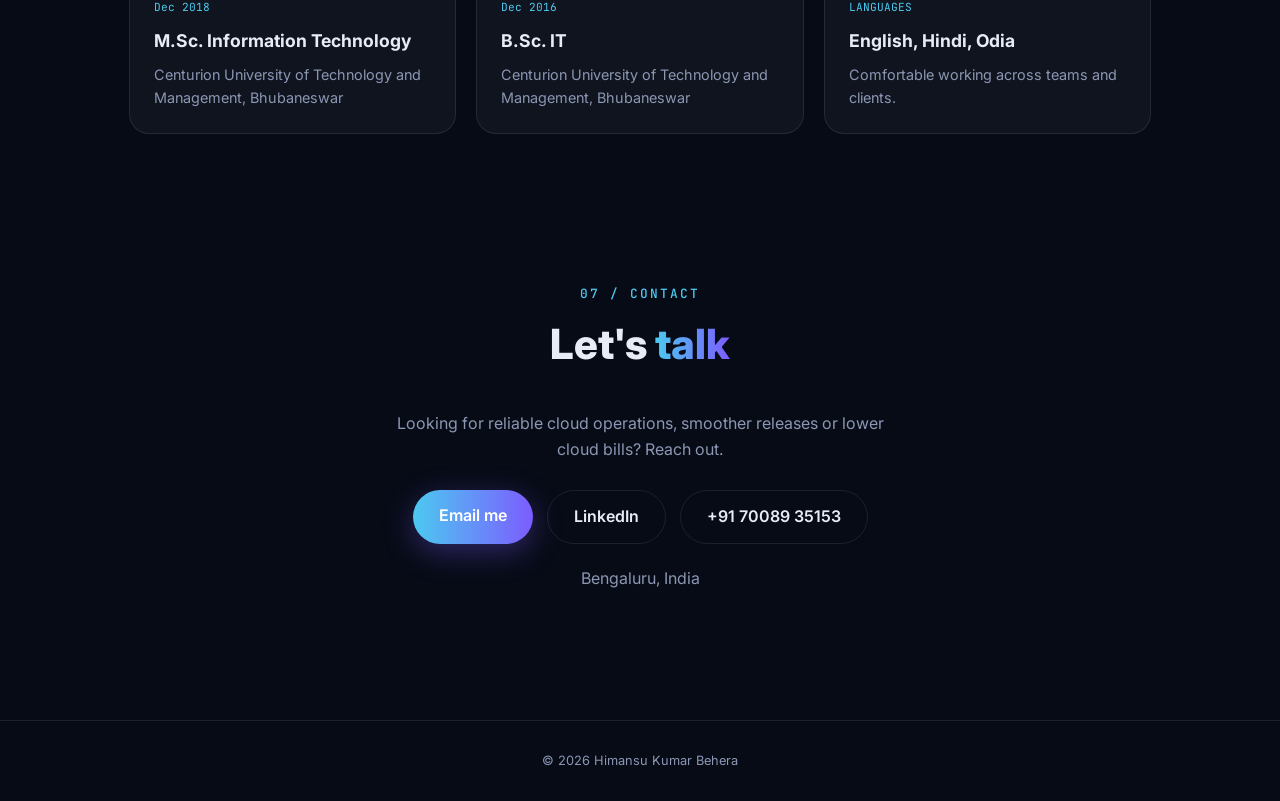
==== commit 977baefa: "Add interactive shell script library" ====
--- a/index.html
+++ b/index.html
@@ -201,6 +201,7 @@
 <a class="pc tilt" href="guides/cicd.html"><span class="tag">GUIDE 07</span><h4>GitHub workflows + Jenkinsfile</h4><p>Pipelines to build and deploy Node.js and Maven apps, single or multi-app.</p></a>
 <a class="pc tilt" href="guides/autoscaling.html"><span class="tag">GUIDE 08 - INTERACTIVE</span><h4>HPA vs VPA, animated</h4><p>Drag the traffic slider and watch pods scale out or resize live.</p></a>
 <a class="pc tilt" href="guides/cloud-services.html"><span class="tag">GUIDE 09 - INTERACTIVE</span><h4>Azure vs AWS service picker</h4><p>Pick a use case, compare services, and build your own stack list.</p></a>
+<a class="pc tilt" href="guides/shell-scripts.html"><span class="tag">GUIDE 10 - INTERACTIVE</span><h4>Shell script library</h4><p>MySQL and PostgreSQL backups, log cleanup, rsync, health checks. Customise and download.</p></a>
 </div>
 </section>
 
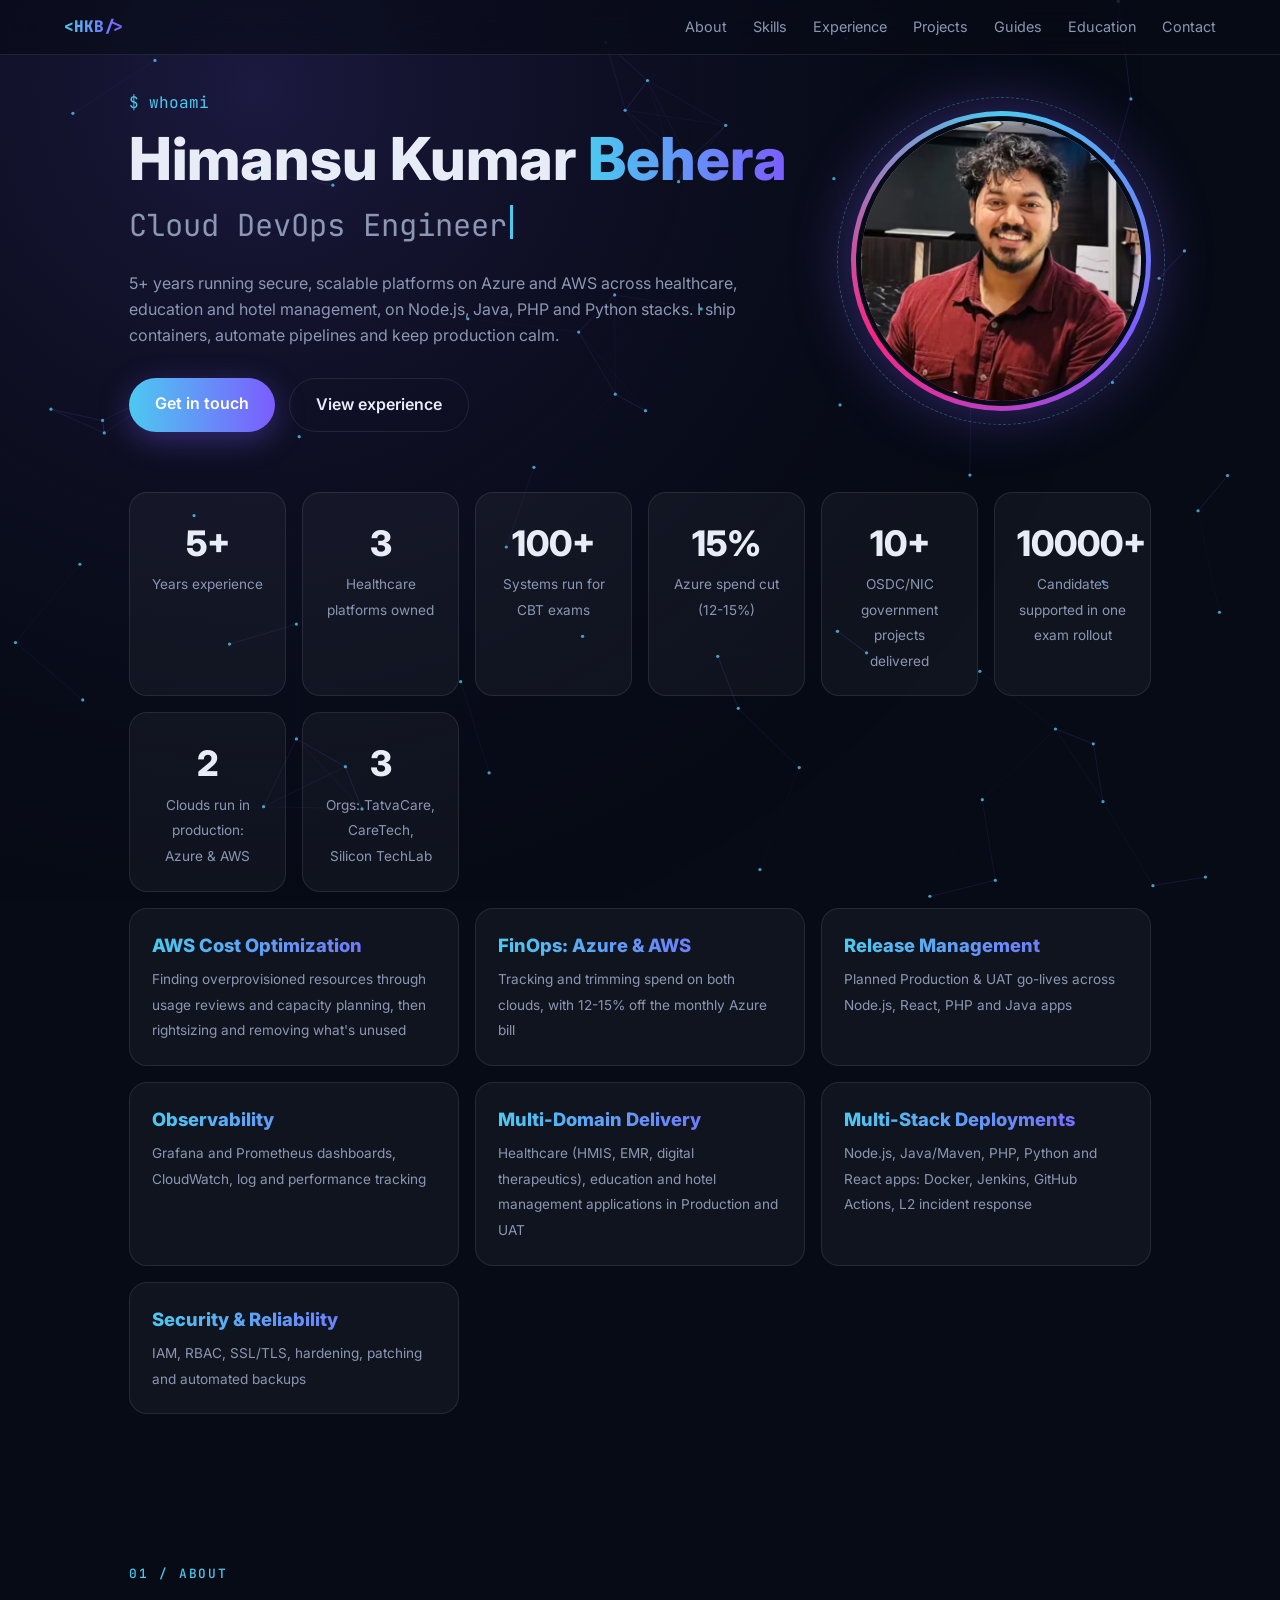
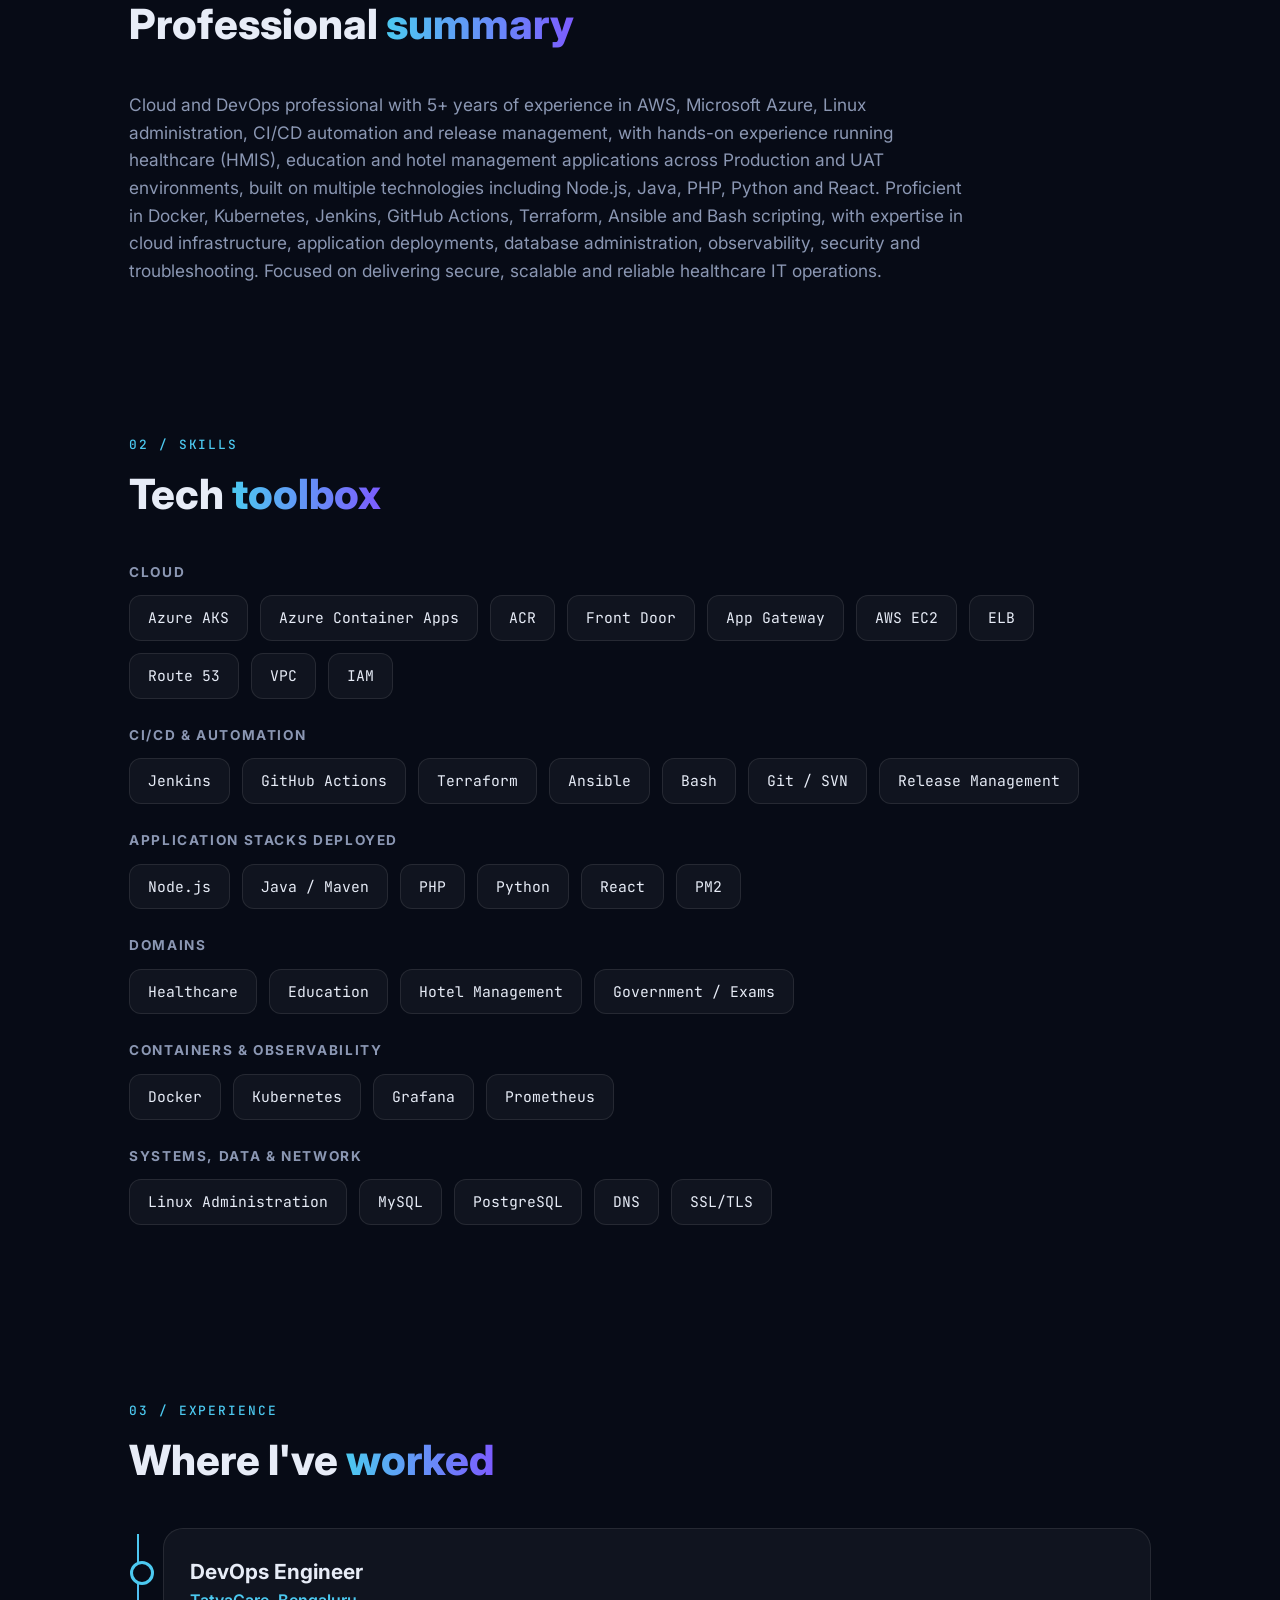
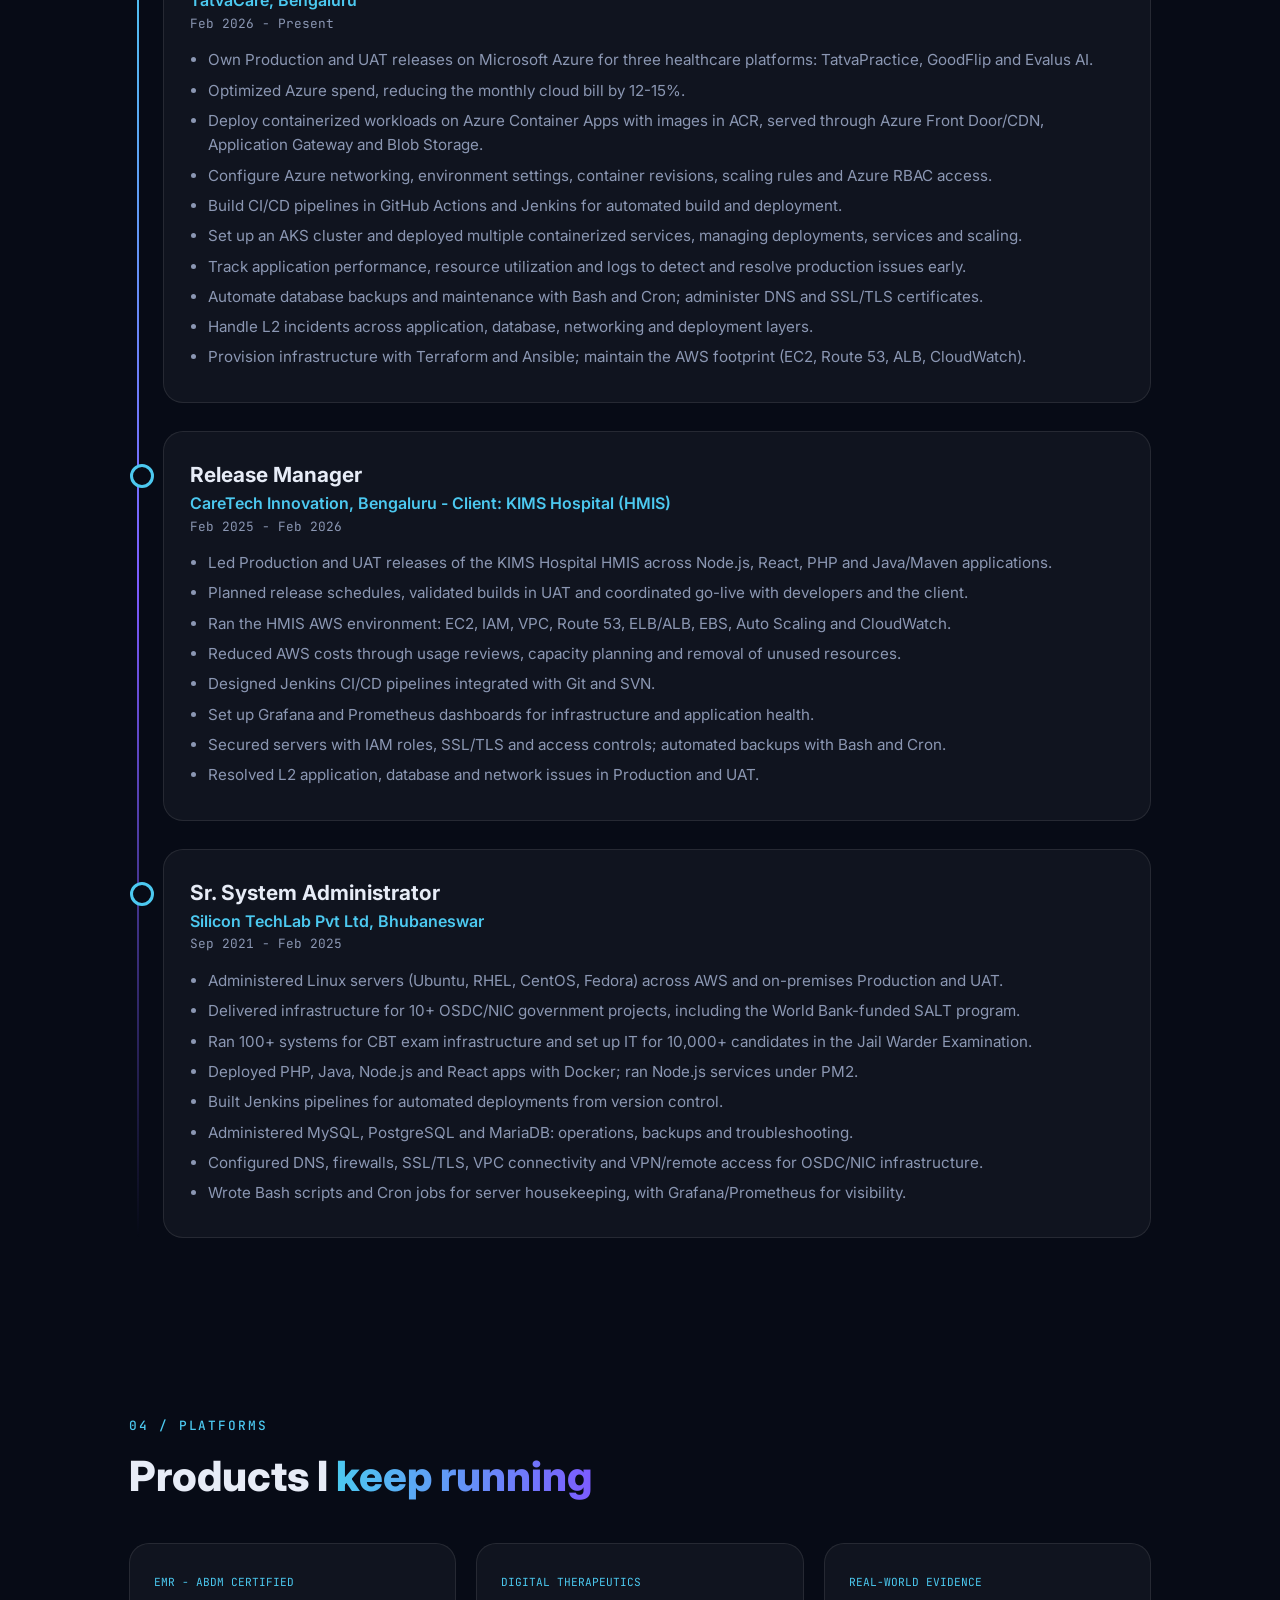
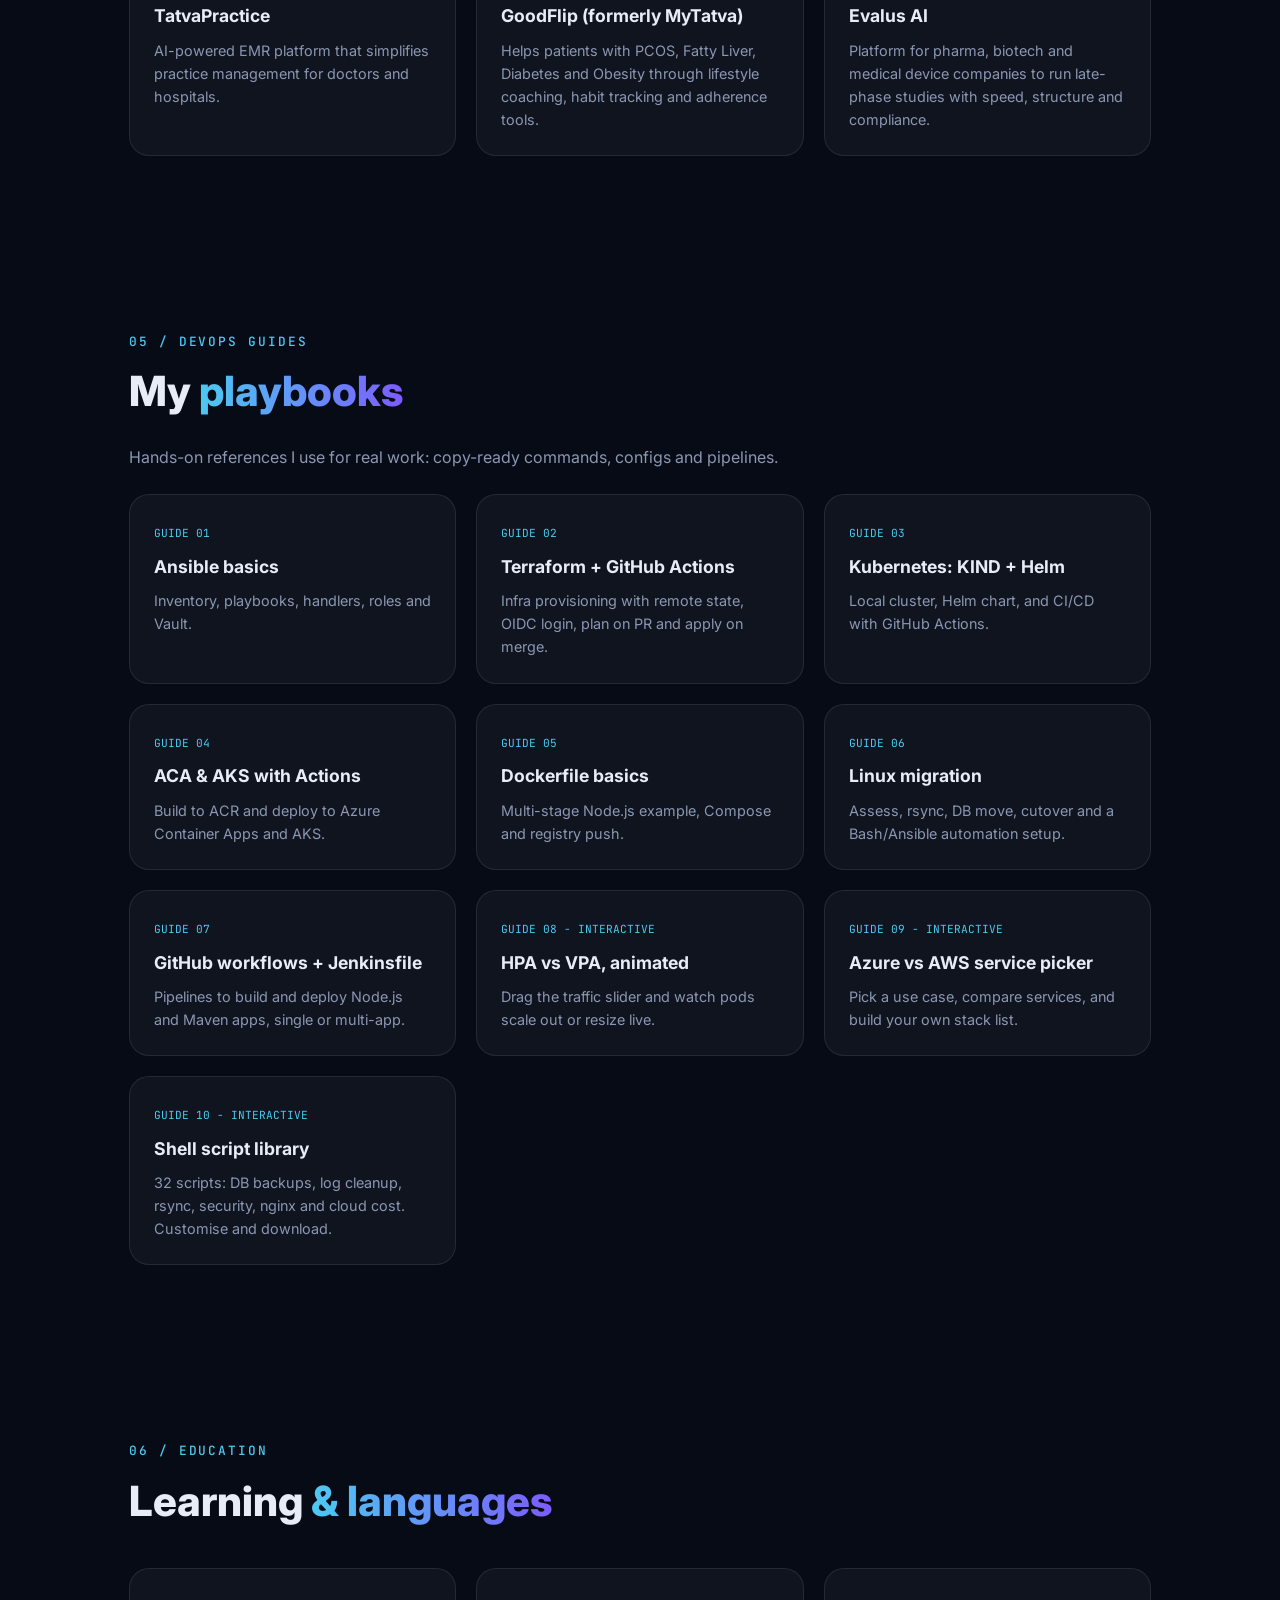
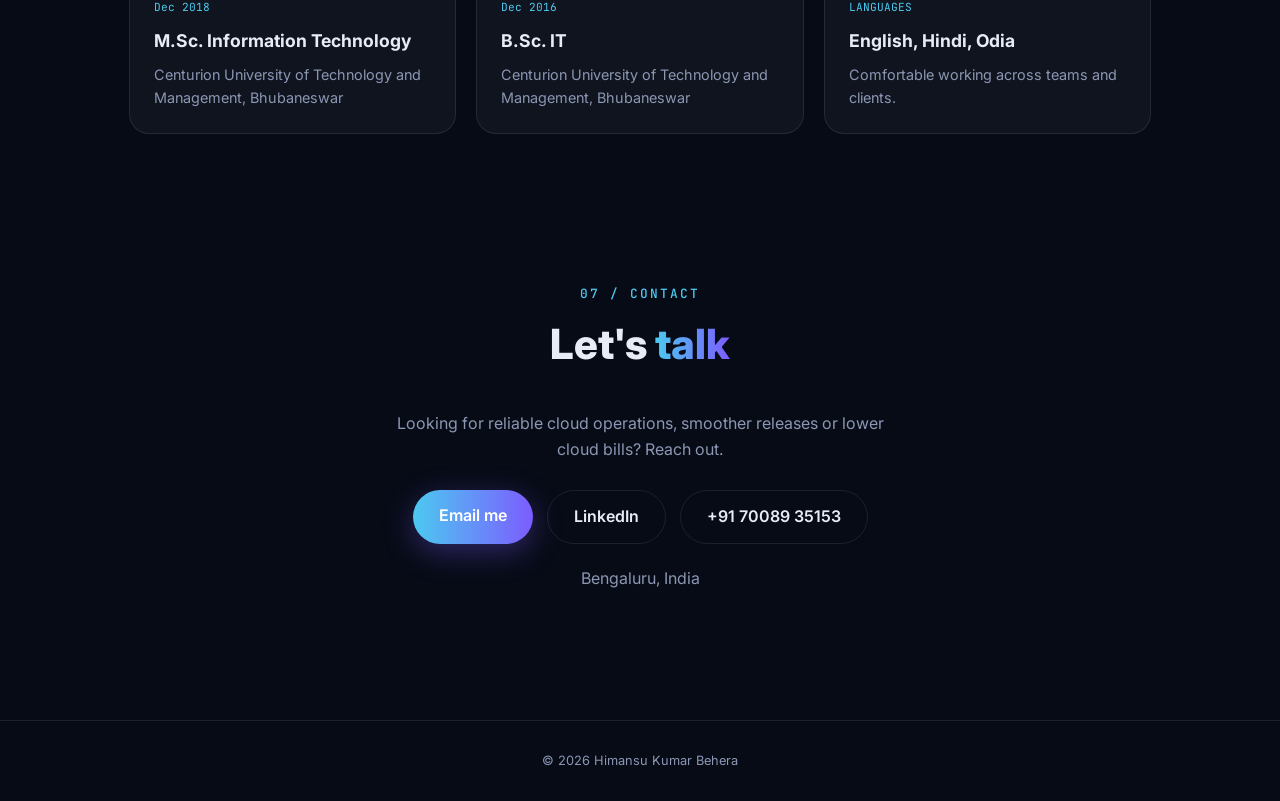
==== commit f841f5c0: "Shell script library: add 15 scripts (security, web server, db status, system, cloud cost)" ====
--- a/index.html
+++ b/index.html
@@ -201,7 +201,7 @@
 <a class="pc tilt" href="guides/cicd.html"><span class="tag">GUIDE 07</span><h4>GitHub workflows + Jenkinsfile</h4><p>Pipelines to build and deploy Node.js and Maven apps, single or multi-app.</p></a>
 <a class="pc tilt" href="guides/autoscaling.html"><span class="tag">GUIDE 08 - INTERACTIVE</span><h4>HPA vs VPA, animated</h4><p>Drag the traffic slider and watch pods scale out or resize live.</p></a>
 <a class="pc tilt" href="guides/cloud-services.html"><span class="tag">GUIDE 09 - INTERACTIVE</span><h4>Azure vs AWS service picker</h4><p>Pick a use case, compare services, and build your own stack list.</p></a>
-<a class="pc tilt" href="guides/shell-scripts.html"><span class="tag">GUIDE 10 - INTERACTIVE</span><h4>Shell script library</h4><p>MySQL and PostgreSQL backups, log cleanup, rsync, health checks. Customise and download.</p></a>
+<a class="pc tilt" href="guides/shell-scripts.html"><span class="tag">GUIDE 10 - INTERACTIVE</span><h4>Shell script library</h4><p>32 scripts: DB backups, log cleanup, rsync, security, nginx and cloud cost. Customise and download.</p></a>
 </div>
 </section>
 
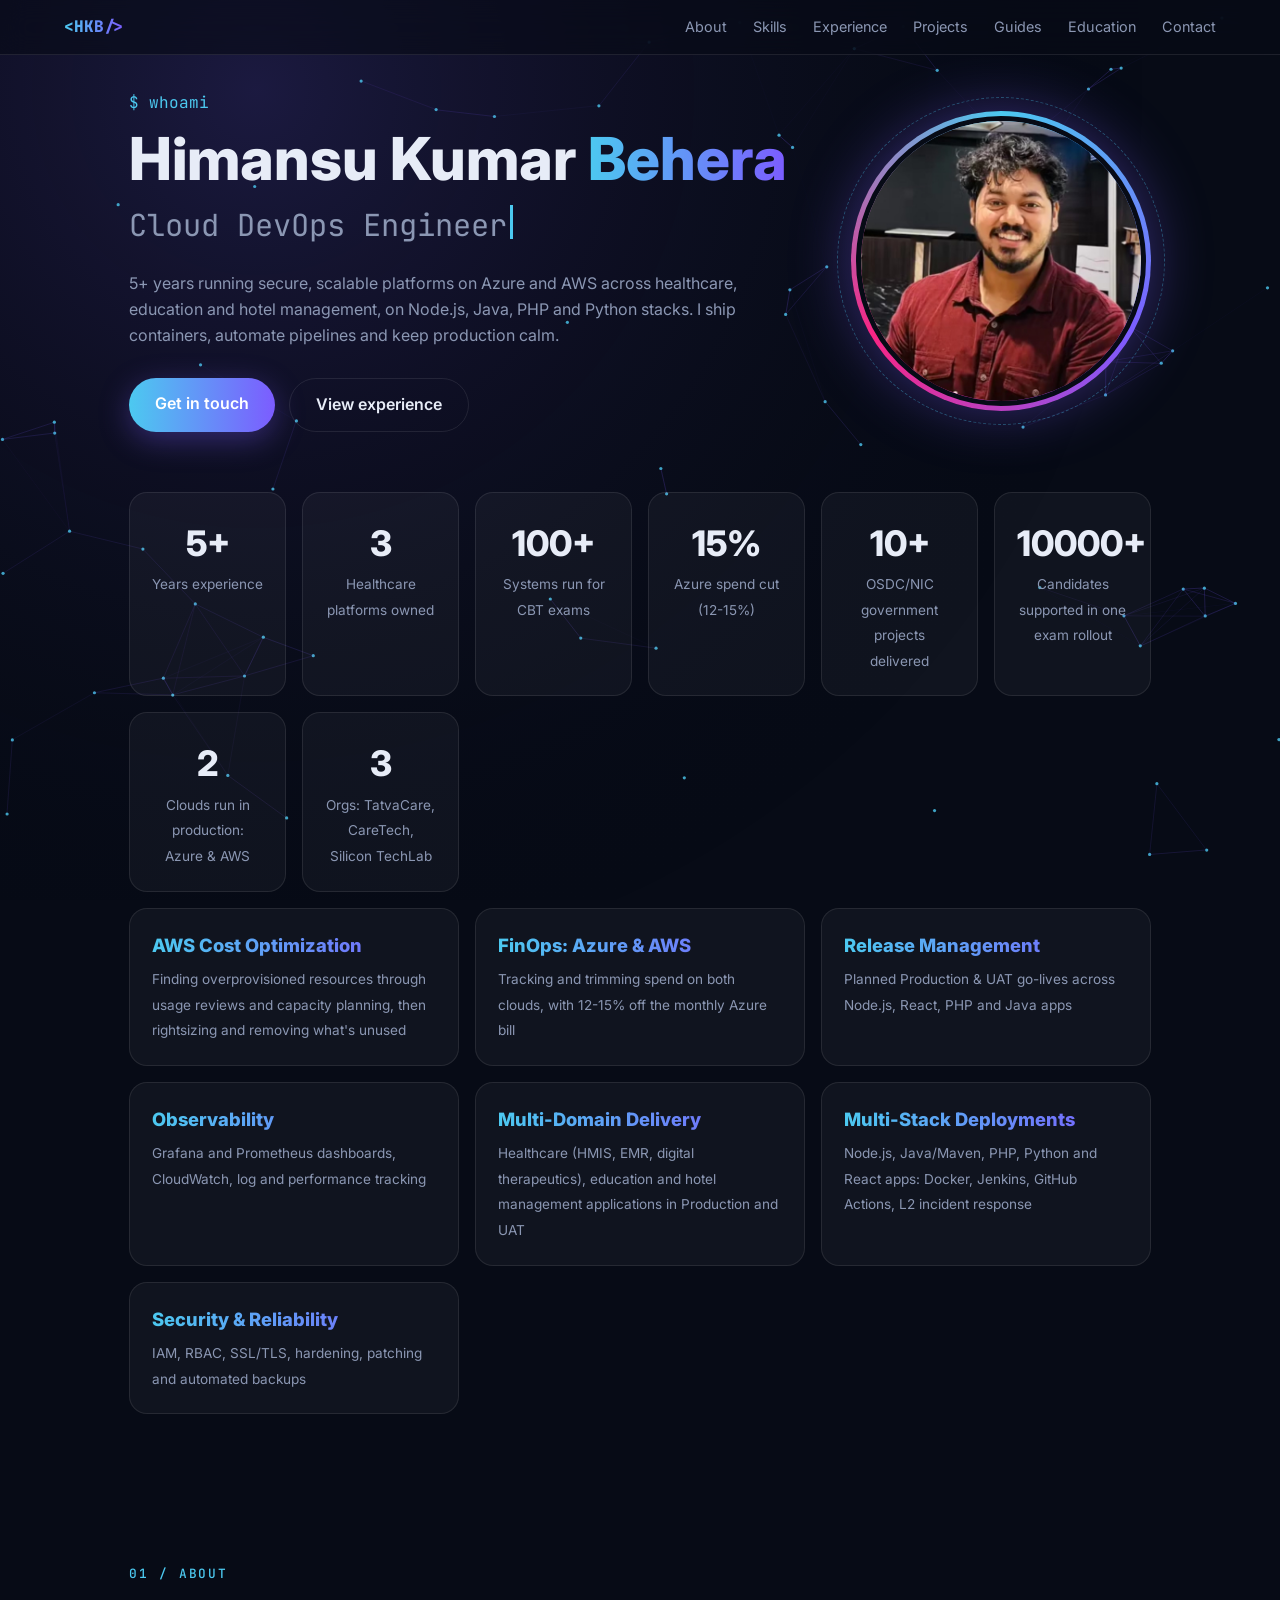
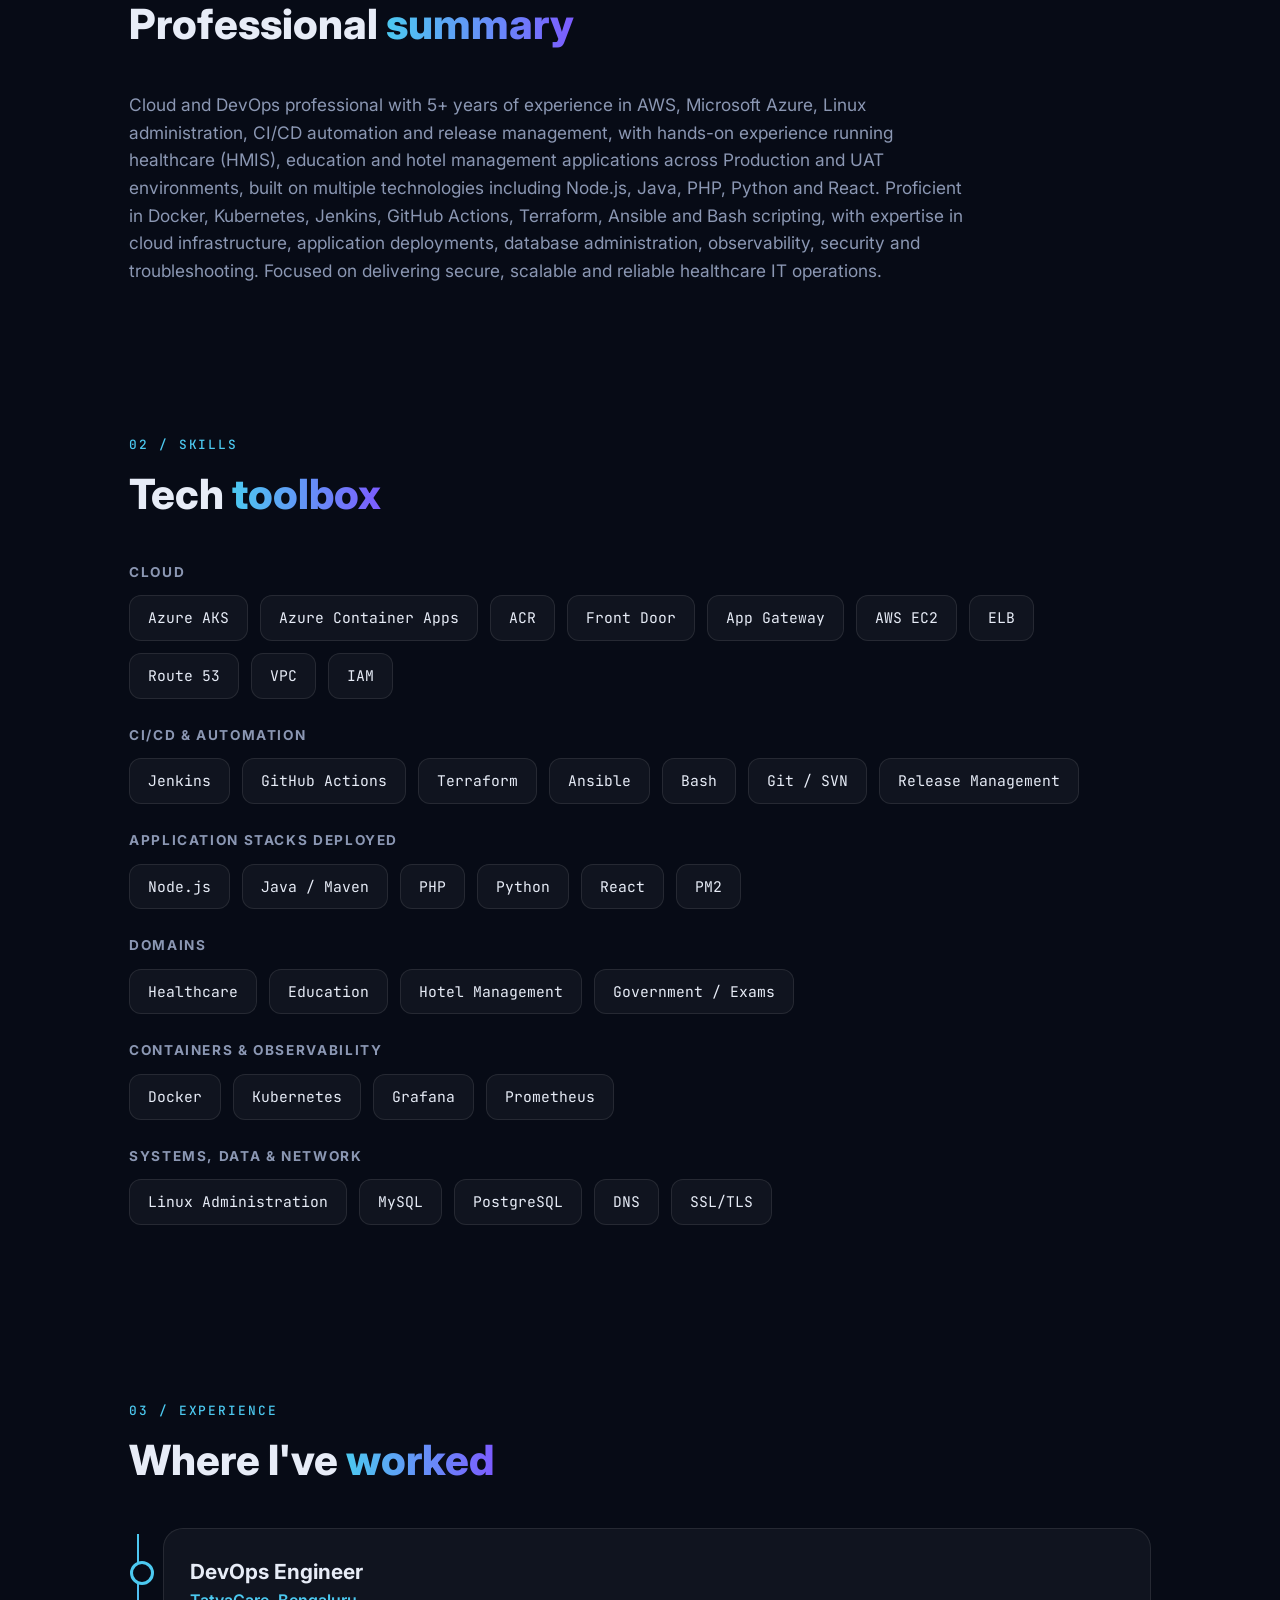
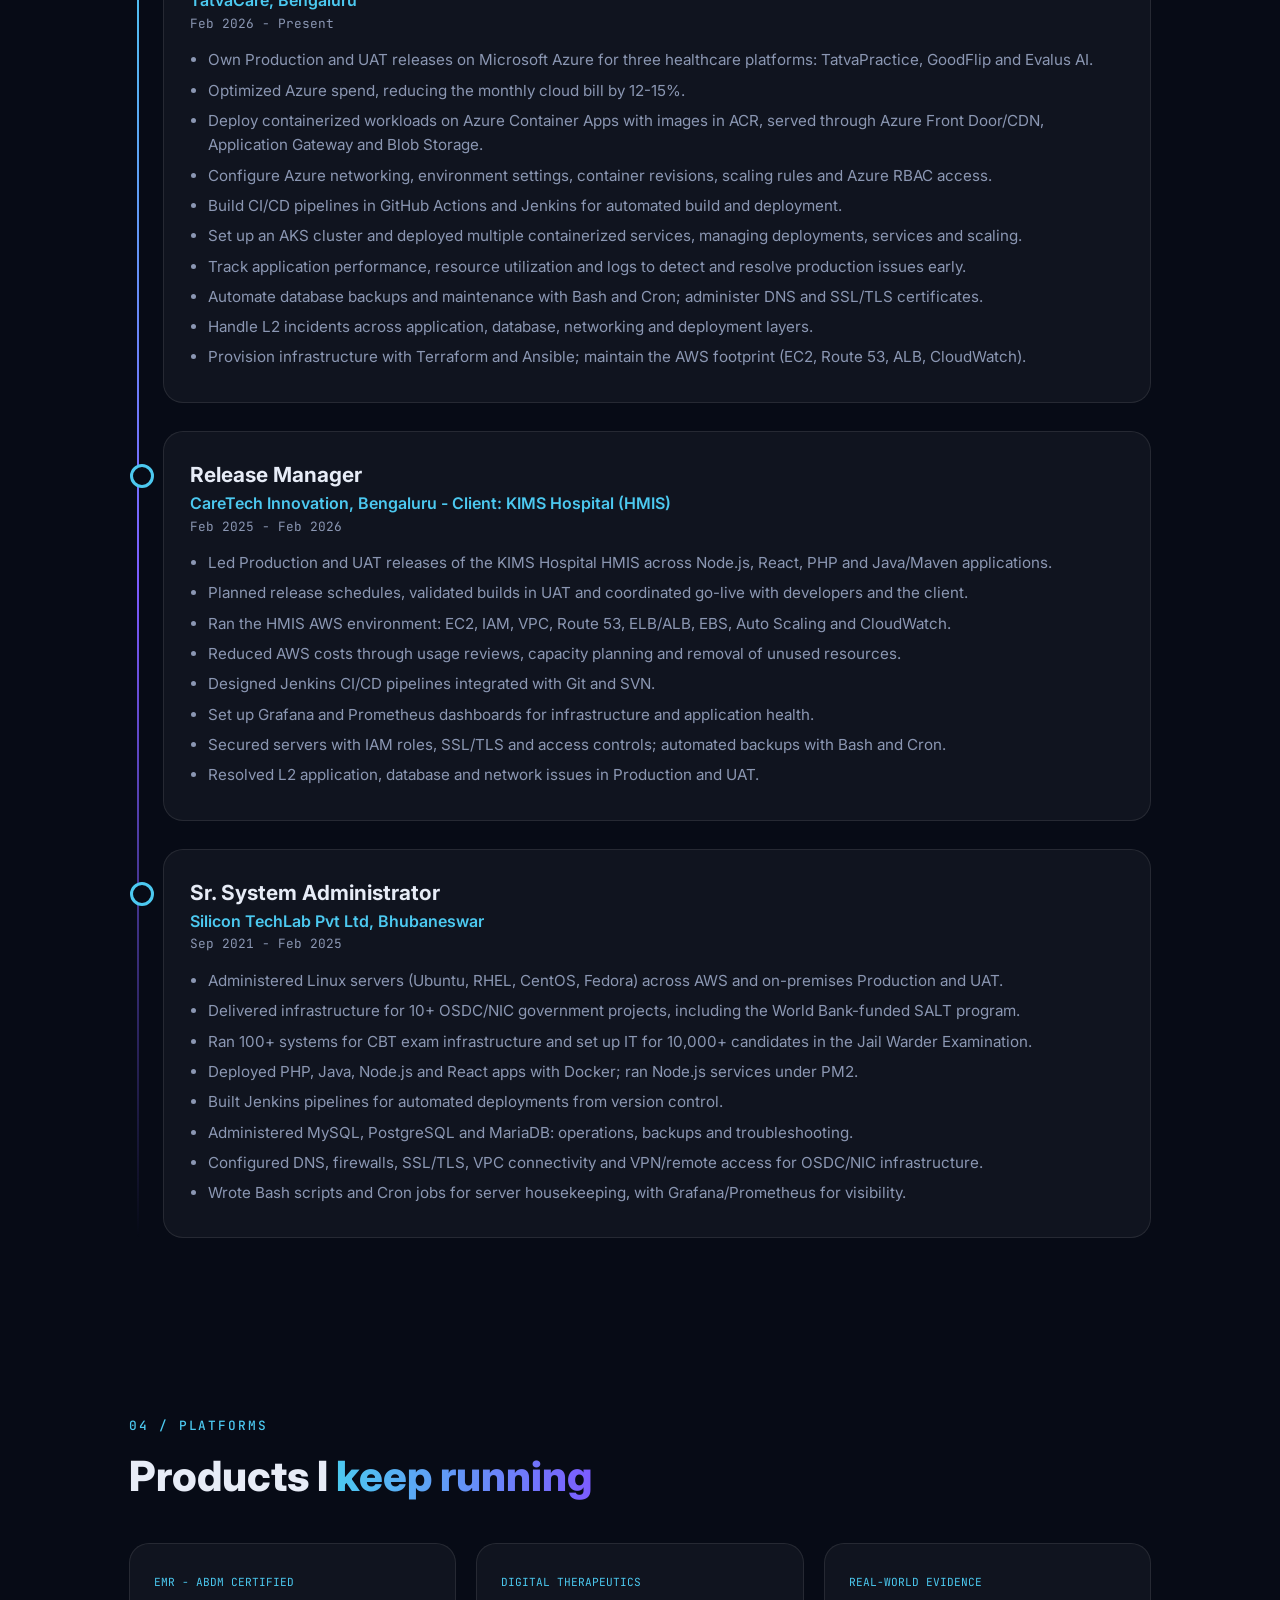
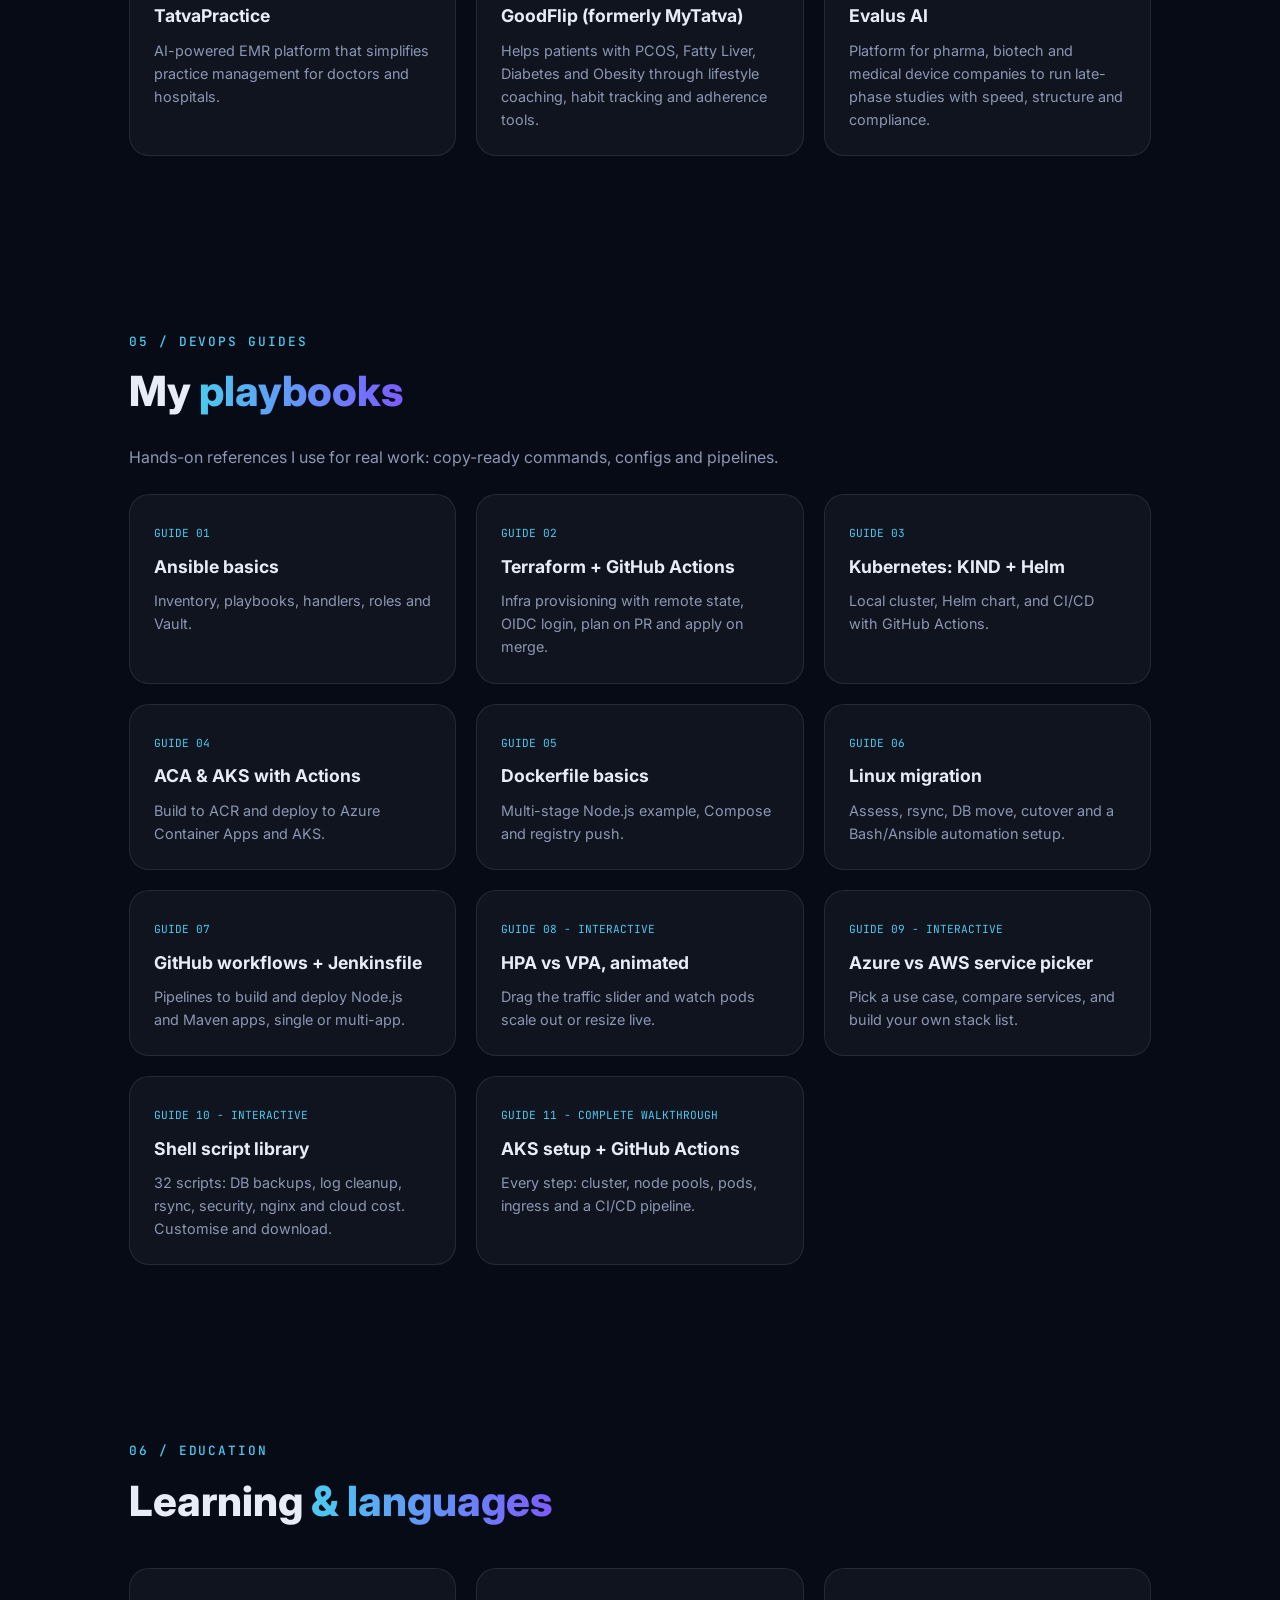
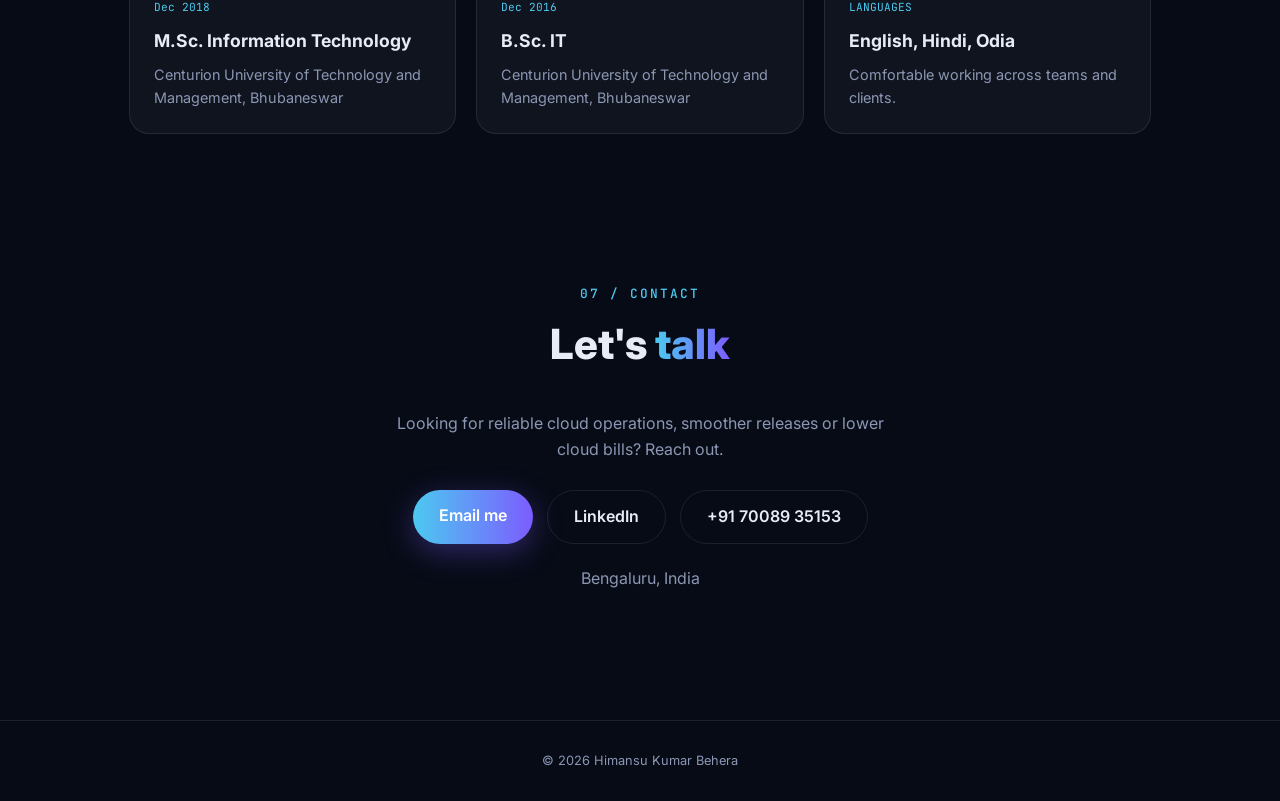
==== commit 8dd72303: "Add complete AKS setup + GitHub Actions guide; fix mobile nav and tables" ====
--- a/index.html
+++ b/index.html
@@ -202,6 +202,7 @@
 <a class="pc tilt" href="guides/autoscaling.html"><span class="tag">GUIDE 08 - INTERACTIVE</span><h4>HPA vs VPA, animated</h4><p>Drag the traffic slider and watch pods scale out or resize live.</p></a>
 <a class="pc tilt" href="guides/cloud-services.html"><span class="tag">GUIDE 09 - INTERACTIVE</span><h4>Azure vs AWS service picker</h4><p>Pick a use case, compare services, and build your own stack list.</p></a>
 <a class="pc tilt" href="guides/shell-scripts.html"><span class="tag">GUIDE 10 - INTERACTIVE</span><h4>Shell script library</h4><p>32 scripts: DB backups, log cleanup, rsync, security, nginx and cloud cost. Customise and download.</p></a>
+<a class="pc tilt" href="guides/aks-setup.html"><span class="tag">GUIDE 11 - COMPLETE WALKTHROUGH</span><h4>AKS setup + GitHub Actions</h4><p>Every step: cluster, node pools, pods, ingress and a CI/CD pipeline.</p></a>
 </div>
 </section>
 
